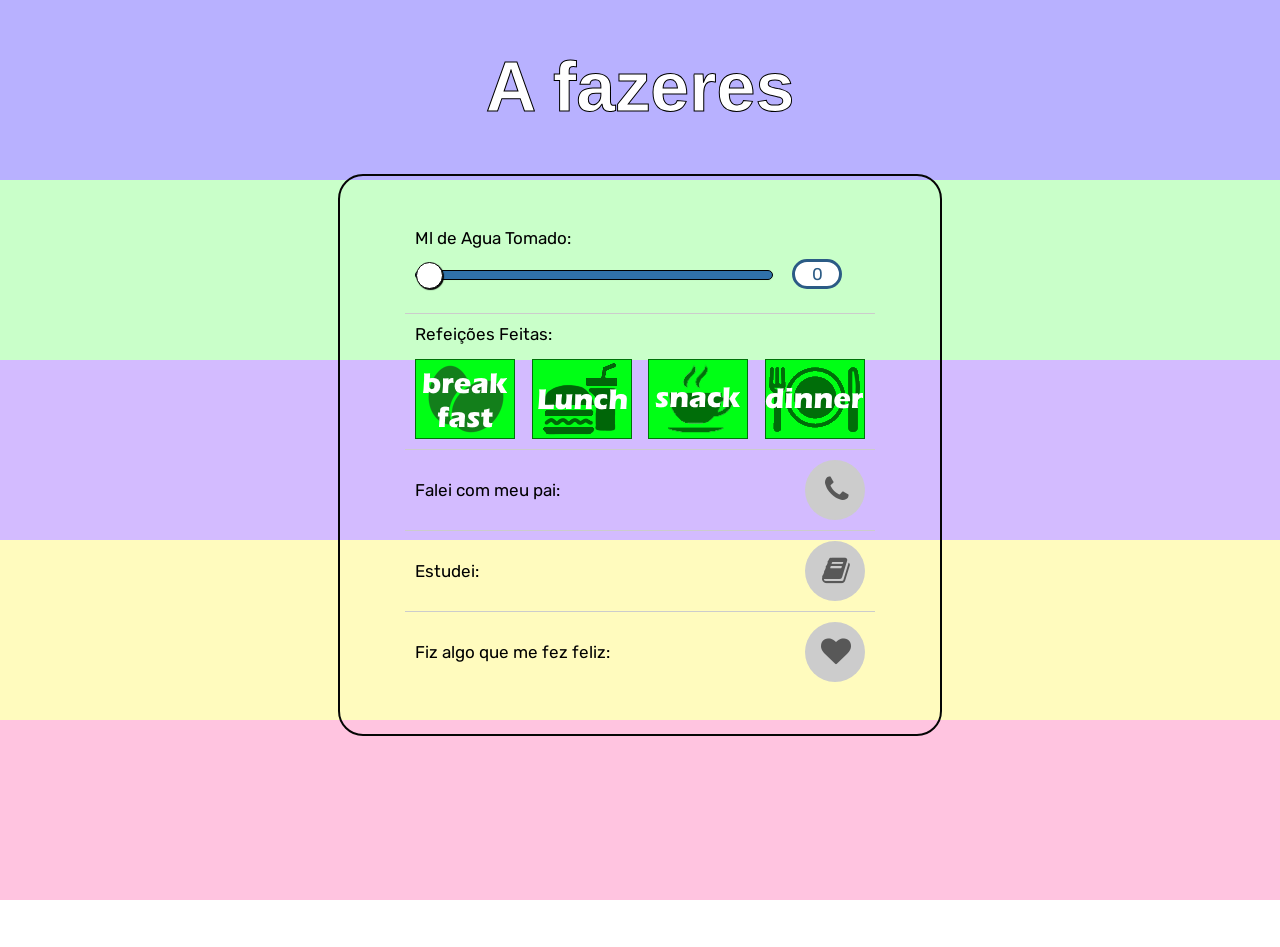
==== index.html @ 290144a0 "water bar" ====
<!DOCTYPE html>
<html lang="en">
<head>
    <meta charset="UTF-8">
    <meta name="viewport" content="width=device-width, initial-scale=1.0">
    <title>To-Do List</title>
    <link rel="preconnect" href="https://fonts.googleapis.com">
    <link rel="preconnect" href="https://fonts.gstatic.com" crossorigin>
    <link rel="preconnect" href="https://fonts.googleapis.com">
    <link rel="preconnect" href="https://fonts.gstatic.com" crossorigin>
    <link href="https://fonts.googleapis.com/css2?family=Rubik&display=swap" rel="stylesheet">
    <link rel="stylesheet" href="styles.css">
    <link rel="stylesheet" href="inputstyles.css">
    <link rel="stylesheet" href="font-awesome-4.7.0/css/font-awesome.css">
    <script src="https://ajax.googleapis.com/ajax/libs/jquery/3.6.4/jquery.min.js"></script>
    <script src="app.js"></script>
</head>
<body>
    <div class="rectangle" id="rectangle1">
        <img src="images\breakfast.png" class="icon" id="bfs">
        <img src="images\lunch.png" class="icon" id="lnch">
        <img src="images\snack.png" class="icon" id="tde">
        <img src="images\dinner.png" class="icon" id="dner">
    </div>
    <div class="rectangle" id="rectangle2"></div>
    <div class="rectangle" id="rectangle3"></div>
    <div class="rectangle" id="rectangle4"></div>
    <div class="rectangle" id="rectangle5"><div class="rectangle" id="waterfilling"></div></div>
    <header><h1>A fazeres</h1></header>
    <div class="to_dos">
        <div class="container">
        <ul id="taskList">
        <li>
            <div class="water">
            <label for= "rangeInput" class="label">Ml de Agua Tomado:</label>
            <input type="range" name="" id="rangeInput" min="0" max="2000" value="0">
            <span id="rangeValue" class="waterNum">50</span> 
            </div>
        </li>
        <li> <div>Refeições Feitas:
            <div id="refeicoes">
                <button class="manha" id="eatbtn"></button>
                <button class="almoco" id="eatbtn"></button>
                <button class="tarde" id="eatbtn"></button>
                <button class="janta" id="eatbtn"></button>
            </div>
        </div>   
        </li>
        <li>Falei com meu pai: <button id="phone"><i class="fa fa-phone"></i></button>

        </li>
        <li>Estudei: <button id="book"><i class="fa fa-book" style="-webkit-transform: translateX(-10%);"></i></button></li>
        <li>Fiz algo que me fez feliz:<button id="heart"><i class="fa fa-heart" style="-webkit-transform: translateX(-15%);"></i></button></li>
        </ul>
    </div>
</div>
</body>

<script> //script para mostrar o value do range ao lado
    const rangeInput = document.getElementById("rangeInput");
    const rangeValue = document.getElementById("rangeValue");

    rangeValue.textContent = rangeInput.value;

    rangeInput.addEventListener("input", function() {
        rangeValue.textContent = rangeInput.value;
        var size = rangeValue.textContent/20
        document.getElementById("waterfilling").style.width = size.toString() + "%";
    });
</script>

<script>
    const manhabtn = document.getElementsByClassName("manha");
    const almocobtn = document.getElementsByClassName("almoco");
    const tardebtn = document.getElementsByClassName("tarde");
    const jantabtn = document.getElementsByClassName("janta");
    manhabtn.addEventListener("click", function() {
        document.getElementsById("bfs").style.opacity = "1";
    });
    almocobtn.addEventListener("click", function() {
        document.getElementById("rectangle2").style.backgroundColor = "#5b02ff"
    });

    tardebtn.addEventListener("click", function() {
        document.getElementById("rectangle2").style.backgroundColor = "#5b02ff"
    });

    jantabtn.addEventListener("click", function() {
        document.getElementById("rectangle2").style.backgroundColor = "#5b02ff"
    });


</script>

<script> //script para trocar o background nos 3 botoes
    const phonebtn = document.getElementById("phone");
    console.log(phonebtn)
    const bookbtn = document.getElementById("book");
    const heartbtn = document.getElementById("heart");

    phonebtn.addEventListener("click", function() {
        document.getElementById("rectangle2").style.backgroundColor = "#5b02ff"
    });

    bookbtn.addEventListener("click", function() {
        document.getElementById("rectangle3").style.backgroundColor = "#ffee02"
    });

    heartbtn.addEventListener("click", function() {
        document.getElementById("rectangle4").style.backgroundColor = "#ff0278"
    });
</script>


</html>
---- styles.css ----
body {
    margin: 0;
    padding: 0;
    min-height: 100vh; 
    flex-direction: column;
}

.rectangle {
    width: 100%;
    height: 20vh;
    position: fixed;
    z-index: -1;
    top: 0;
}

.icon{
    float:left;
    margin: 0px;
    padding: 0px;
    width: 25%;
    height: 20vh;
    transition: 0.75s;
}
#bfs{
    opacity: 0;
}
#lnch{
    opacity: 0;
}
#tde{
    opacity: 0;
}   
#dner{
    opacity: 0;
}




#rectangle1 {
    background-color: rgba(0, 255, 0, 0.212);
    top: 20%;
}

#rectangle2 {
    background-color: #5b02ff44;
    transition: 0.75s;
    top: 40%;
}

#rectangle3 {
    background-color: #ffee0241;
    transition: 0.75s;
    top: 60%;
}

#rectangle4 {
    background-color: #ff02783b;
    transition: 0.75s;
    top: 80%;
}

#rectangle5 {
    background-color: rgba(27, 6, 255, 0.308);
}

#waterfilling {
    background-color: rgb(21, 0, 255);
    width: 0%;
}
h1 {
    z-index: 2;
    font-family: sans-serif; 
    color: white;
    -webkit-text-stroke: rgb(0, 0, 0) 1px;
    font-size: 70px;
    text-align: center;
}

.container {
    font-family: 'Rubik', sans-serif;
    font-size: 17px;
    background-image: url("https://img.freepik.com/free-photo/design-space-paper-textured-background_53876-42312.jpg?w=2000");
    width: 550px; /* Adjust the width of the phone shape */
    height: auto;
    border-style: solid;
    border-color: #050505;
    border-width: 2px;
    border-radius: 25px; /* Make it rounded */
    margin: auto;
    padding: 25px;
    display: flex;
    flex-direction: column;
    align-items: center;
    justify-content: flex-end;
    z-index: 2;
}

input[type="text"] {
    width: 90%;
    padding: 10px;
    margin-bottom: 10px;
}

button {
    background-color: #007BFF;
    color: #ffffff;
    border: none;
    padding: 10px 20px;
    cursor: pointer;
}

ul {
    list-style: none;
    padding: 0;
}

li {
    display: flex;
    float: none;
    width: 450px;
    justify-content: space-between;
    align-items: center;
    padding: 10px;
    border-bottom: 1px solid #ccc;
}

li:last-child {
    border-bottom: none;
}

.water{
    white-space:nowrap;
}

.label{
    text-align: center;
    white-space: normal;
}

.waterNum{
    display: inline-block;
    width: 40px;
    height: 20px;
    transform: translateY(-13px);
    background-color: #ffffff; /* Background color of the square */
    border-style: solid;
    border-radius: 30px; /* Adjust the border-radius to control the roundness */
    text-align: center;
    margin-left: 15px;
    padding: 2px;
    color: #2b5b85; /* Text color */
}
---- inputstyles.css ----
input[type=range] {
    height: 35px;
    -webkit-appearance: none;
    background: transparent;
    margin: 10px 0;
    width: 100%;
  }
  input[type=range]:focus {
    outline: none;
  }
  input[type=range]::-webkit-slider-runnable-track {
    width: 100%;
    height: 10px;
    cursor: pointer;
    box-shadow: 1px 1px 1px #00000004;
    background: #3071a9;
    border-radius: 5px;
    border: 1px solid #000000;
  }
  input[type=range]::-webkit-slider-thumb {
    box-shadow: 1px 1px 1px #000000;
    border: 1px solid #000000;
    height: 27px;
    width: 27px;
    border-radius: 26px;
    background: #ffffff;
    cursor: pointer;
    -webkit-appearance: none;
    margin-top: -9.5px;
  }
  input[type=range]:focus::-webkit-slider-runnable-track {
    background: #3071A9;
  }
  input[type=range]::-moz-range-track {
    width: 100%;
    height: 10px;
    cursor: pointer;
    box-shadow: 1px 1px 1px #000000;
    background: #3071A9;
    border-radius: 5px;
    border: 1px solid #000000;
  }
  input[type=range]::-moz-range-thumb {
    box-shadow: 1px 1px 1px #000000;
    border: 1px solid #000000;
    height: 27px;
    width: 27px;
    border-radius: 26px;
    background: #ffffff;
    cursor: pointer;
  }
  input[type=range]::-ms-track {
    width: 100%;
    height: 10px;
    cursor: pointer;
    background: transparent;
    border-color: transparent;
    color: transparent;
  }
  input[type=range]::-ms-fill-lower {
    background: #3071A9;
    border: 1px solid #000000;
    border-radius: 10px;
    box-shadow: 1px 1px 1px #000000;
  }
  input[type=range]::-ms-fill-upper {
    background: #3071A9;
    border: 1px solid #000000;
    border-radius: 10px;
    box-shadow: 1px 1px 1px #000000;
  }
  input[type=range]::-ms-thumb {
    margin-top: 1px;
    box-shadow: 1px 1px 1px #000000;
    border: 1px solid #000000;
    height: 27px;
    width: 27px;
    border-radius: 26px;
    background: #ffffff;
    cursor: pointer;
  }
  input[type=range]:focus::-ms-fill-lower {
    background: #3071A9;
  }
  input[type=range]:focus::-ms-fill-upper {
    background: #3071A9;
  }

#refeicoes{
  margin-top: 15px;
  display: flex;
  justify-content: space-between;
  width: 450px;
}

#eatbtn{
  transition: 0.3s;
  height: 80px;
  width: 100px;
}

.manha{
  background-image: url("images/breakfastbtn.png");
}
.almoco{
  background-image: url("images/lunchbtn.png");
}
.tarde{
  background-image: url("images/snackbtn.png");
}
.janta{
  background-image: url("images/dinnerbtn.png");
}

#eatbtn:hover {
  transition: 0.5s;
  transform: scale(1.1);
  box-shadow: 0 0 10px rgba(21, 255, 0, 0.808);
}

#eatbtn:active {
  transform: scale(1.05);
  box-shadow: 3px 2px 22px 1px rgba(0, 0, 0, 0.24);
}


#phone {
  position: relative;
  width: 60px;
  height: 60px;
  text-align: center;
  line-height: 40px;
  background: #cccccc;
  border-radius: 50%;
  font-size: 30px;
  color: #585858;
  transition: .5s;
}

#phone:before {
  content: '';
  position: absolute;
  top:0;
  left:0;
  width:100%;
  height:100%;
  border-radius:50%;
  background: #5a02ff;
  transition: .5s;
  transform: scale(.9);
  z-index: -1;
}

#phone:hover:before {
  transform: scale(1.2);
  box-shadow: 0 0 15px #5a02ff;
  filter: blur(3px);
}

#phone:hover {
  color: #5a02ff;
  box-shadow: 0 0 15px #5a02ff;
  text-shadow: 0 0 15px #5a02ff;
}

#book {
  position: relative;
  width: 60px;
  height: 60px;
  text-align: center;
  line-height: 40px;
  background: #cccccc;
  border-radius: 50%;
  font-size: 30px;
  color: #585858;
  transition: .5s;
}

#book:before {
  content: '';
  position: absolute;
  top:0;
  left:0;
  width:100%;
  height:100%;
  border-radius:50%;
  background: #ffee02;
  transition: .5s;
  transform: scale(.9);
  z-index: -1;
}

#book:hover:before {
  transform: scale(1.2);
  box-shadow: 0 0 15px #ffee02;
  filter: blur(3px);
}

#book:hover {
  color: #ffee02;
  box-shadow: 0 0 15px #ffee02;
  text-shadow: 0 0 15px #ffee02;
}

#heart {
  position: relative;
  width: 60px;
  height: 60px;
  text-align: center;
  line-height: 40px;
  background: #cccccc;
  border-radius: 50%;
  font-size: 30px;
  color: #585858;
  transition: .5s;
}

#heart:before {
  content: '';
  position: absolute;
  top:0;
  left:0;
  width:100%;
  height:100%;
  border-radius:50%;
  background: #ff0278;
  transition: .5s;
  transform: scale(.9);
  z-index: -1;
}

#heart:hover:before {
  transform: scale(1.2);
  box-shadow: 0 0 15px #ff0278;
  filter: blur(3px);
}

#heart:hover {
  color: #ff0278;
  box-shadow: 0 0 15px #ff0278;
  text-shadow: 0 0 15px #ff0278;
}
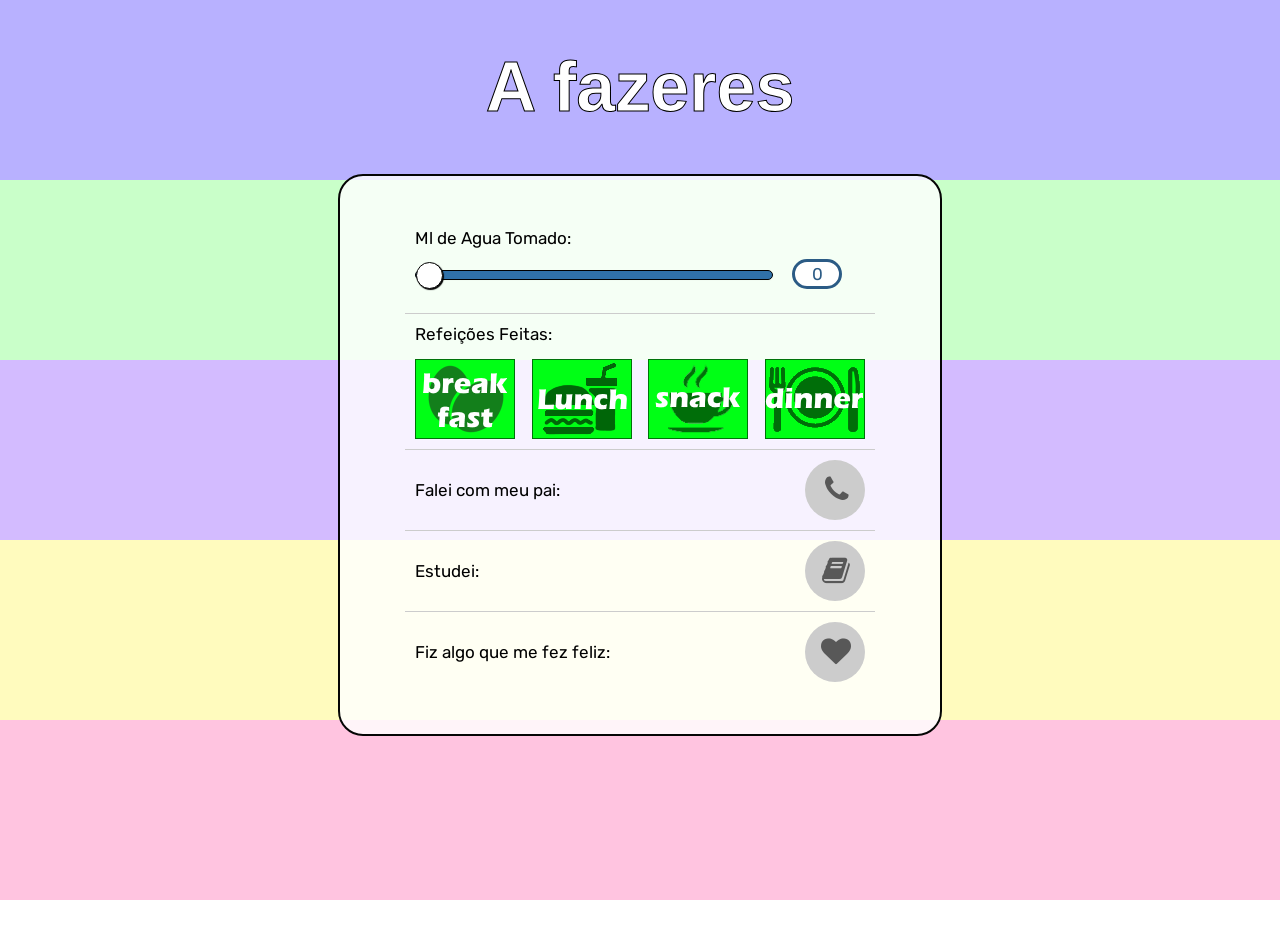
==== commit dbad505e: "finished the project" ====
--- a/index.html
+++ b/index.html
@@ -26,7 +26,7 @@
     <div class="rectangle" id="rectangle3"></div>
     <div class="rectangle" id="rectangle4"></div>
     <div class="rectangle" id="rectangle5"><div class="rectangle" id="waterfilling"></div></div>
-    <header><h1>A fazeres</h1></header>
+    <header><h1 id="titulo">A fazeres</h1></header>
     <div class="to_dos">
         <div class="container">
         <ul id="taskList">
@@ -39,10 +39,10 @@
         </li>
         <li> <div>Refeições Feitas:
             <div id="refeicoes">
-                <button class="manha" id="eatbtn"></button>
-                <button class="almoco" id="eatbtn"></button>
-                <button class="tarde" id="eatbtn"></button>
-                <button class="janta" id="eatbtn"></button>
+                <button class="manha" id="eatbtn" onclick="revealbfs()"></button>
+                <button class="almoco" id="eatbtn" onclick="reveallcnh()"></button>
+                <button class="tarde" id="eatbtn" onclick="revealtde()"></button>
+                <button class="janta" id="eatbtn" onclick="revealdner()"></button>
             </div>
         </div>   
         </li>
@@ -56,9 +56,38 @@
 </div>
 </body>
 
-<script> //script para mostrar o value do range ao lado
+<script> //script para mostrar o value do range ao lado e encher a agua
+let utilizado1 = false,
+utilizado2 = false,
+utilizado3 = false,
+utilizado4 = false,
+utilizado5 = false,
+utilizado6 = false,
+utilizado7 = false,
+utilizado8 = false;
+
+var parabens = new Audio('audios/parabens.mp3');
+parabens.volume = 0.4;
+
+function check(){
+    if(utilizado1 === true &&
+        utilizado2 === true &&
+        utilizado3 === true &&
+        utilizado4 === true &&
+        utilizado5 === true &&
+        utilizado6 === true &&
+        utilizado7 === true &&
+        utilizado8 === true){
+            document.getElementById("titulo").textContent = "Parabens!";
+            parabens.play()
+            console.log("congratulations");
+        }
+}
+
+
     const rangeInput = document.getElementById("rangeInput");
     const rangeValue = document.getElementById("rangeValue");
+    var dingding = new Audio('audios/dingding.mp3');
 
     rangeValue.textContent = rangeInput.value;
 
@@ -66,49 +95,82 @@
         rangeValue.textContent = rangeInput.value;
         var size = rangeValue.textContent/20
         document.getElementById("waterfilling").style.width = size.toString() + "%";
+        if(size===100){
+            if(utilizado1 == false){
+                dingding.play();
+                utilizado1 = true;
+                check();
+            }
+        }
     });
-</script>
+ // script para mostrar refeicoes
 
-<script>
-    const manhabtn = document.getElementsByClassName("manha");
-    const almocobtn = document.getElementsByClassName("almoco");
-    const tardebtn = document.getElementsByClassName("tarde");
-    const jantabtn = document.getElementsByClassName("janta");
-    manhabtn.addEventListener("click", function() {
-        document.getElementsById("bfs").style.opacity = "1";
-    });
-    almocobtn.addEventListener("click", function() {
-        document.getElementById("rectangle2").style.backgroundColor = "#5b02ff"
-    });
+function revealbfs() {
+        document.getElementById("bfs").style.opacity = "1";
+        if(utilizado2 == false){
+                utilizado2 = true;
+                check();
+            }
+    };
+function reveallcnh() {
+        document.getElementById("lnch").style.opacity = "1";
+        if(utilizado3 == false){
+                utilizado3 = true;
+                check();
+            }
+    };
+function revealtde() {
+        document.getElementById("tde").style.opacity = "1";
+        if(utilizado4 == false){
+                utilizado4 = true;
+                check();
+            }
+    };
+function revealdner() {
+        document.getElementById("dner").style.opacity = "1";
+        if(utilizado5 == false){
+                utilizado5 = true;
+                check();
+            }
+    };
 
-    tardebtn.addEventListener("click", function() {
-        document.getElementById("rectangle2").style.backgroundColor = "#5b02ff"
-    });
+ //script para trocar o background nos 3 botoes
 
-    jantabtn.addEventListener("click", function() {
-        document.getElementById("rectangle2").style.backgroundColor = "#5b02ff"
-    });
-
-
-</script>
-
-<script> //script para trocar o background nos 3 botoes
     const phonebtn = document.getElementById("phone");
-    console.log(phonebtn)
     const bookbtn = document.getElementById("book");
     const heartbtn = document.getElementById("heart");
+    var ding1 = new Audio('audios/ding.mp3');
+    var ding2 = new Audio('audios/ding.mp3');
+    var ding3 = new Audio('audios/ding.mp3');
+   
 
     phonebtn.addEventListener("click", function() {
-        document.getElementById("rectangle2").style.backgroundColor = "#5b02ff"
+        document.getElementById("rectangle2").style.backgroundColor = "#5b02ff";
+        if(utilizado6 == false){
+                ding1.play();
+                utilizado6 = true;
+                check();
+            }
     });
 
     bookbtn.addEventListener("click", function() {
-        document.getElementById("rectangle3").style.backgroundColor = "#ffee02"
+        document.getElementById("rectangle3").style.backgroundColor = "#ffee02";
+        if(utilizado7 == false){
+                ding2.play();
+                utilizado7 = true;
+                check();
+            }
     });
 
     heartbtn.addEventListener("click", function() {
-        document.getElementById("rectangle4").style.backgroundColor = "#ff0278"
+        document.getElementById("rectangle4").style.backgroundColor = "#ff0278";
+        if(utilizado8 == false){
+                ding3.play();
+                utilizado8 = true;
+                check();
+            }
     });
+   
 </script>
 
 
--- a/styles.css
+++ b/styles.css
@@ -77,10 +77,12 @@
     text-align: center;
 }
 
+
+
 .container {
     font-family: 'Rubik', sans-serif;
     font-size: 17px;
-    background-image: url("https://img.freepik.com/free-photo/design-space-paper-textured-background_53876-42312.jpg?w=2000");
+    background-color: rgba(255, 255, 255, 0.808);
     width: 550px; /* Adjust the width of the phone shape */
     height: auto;
     border-style: solid;
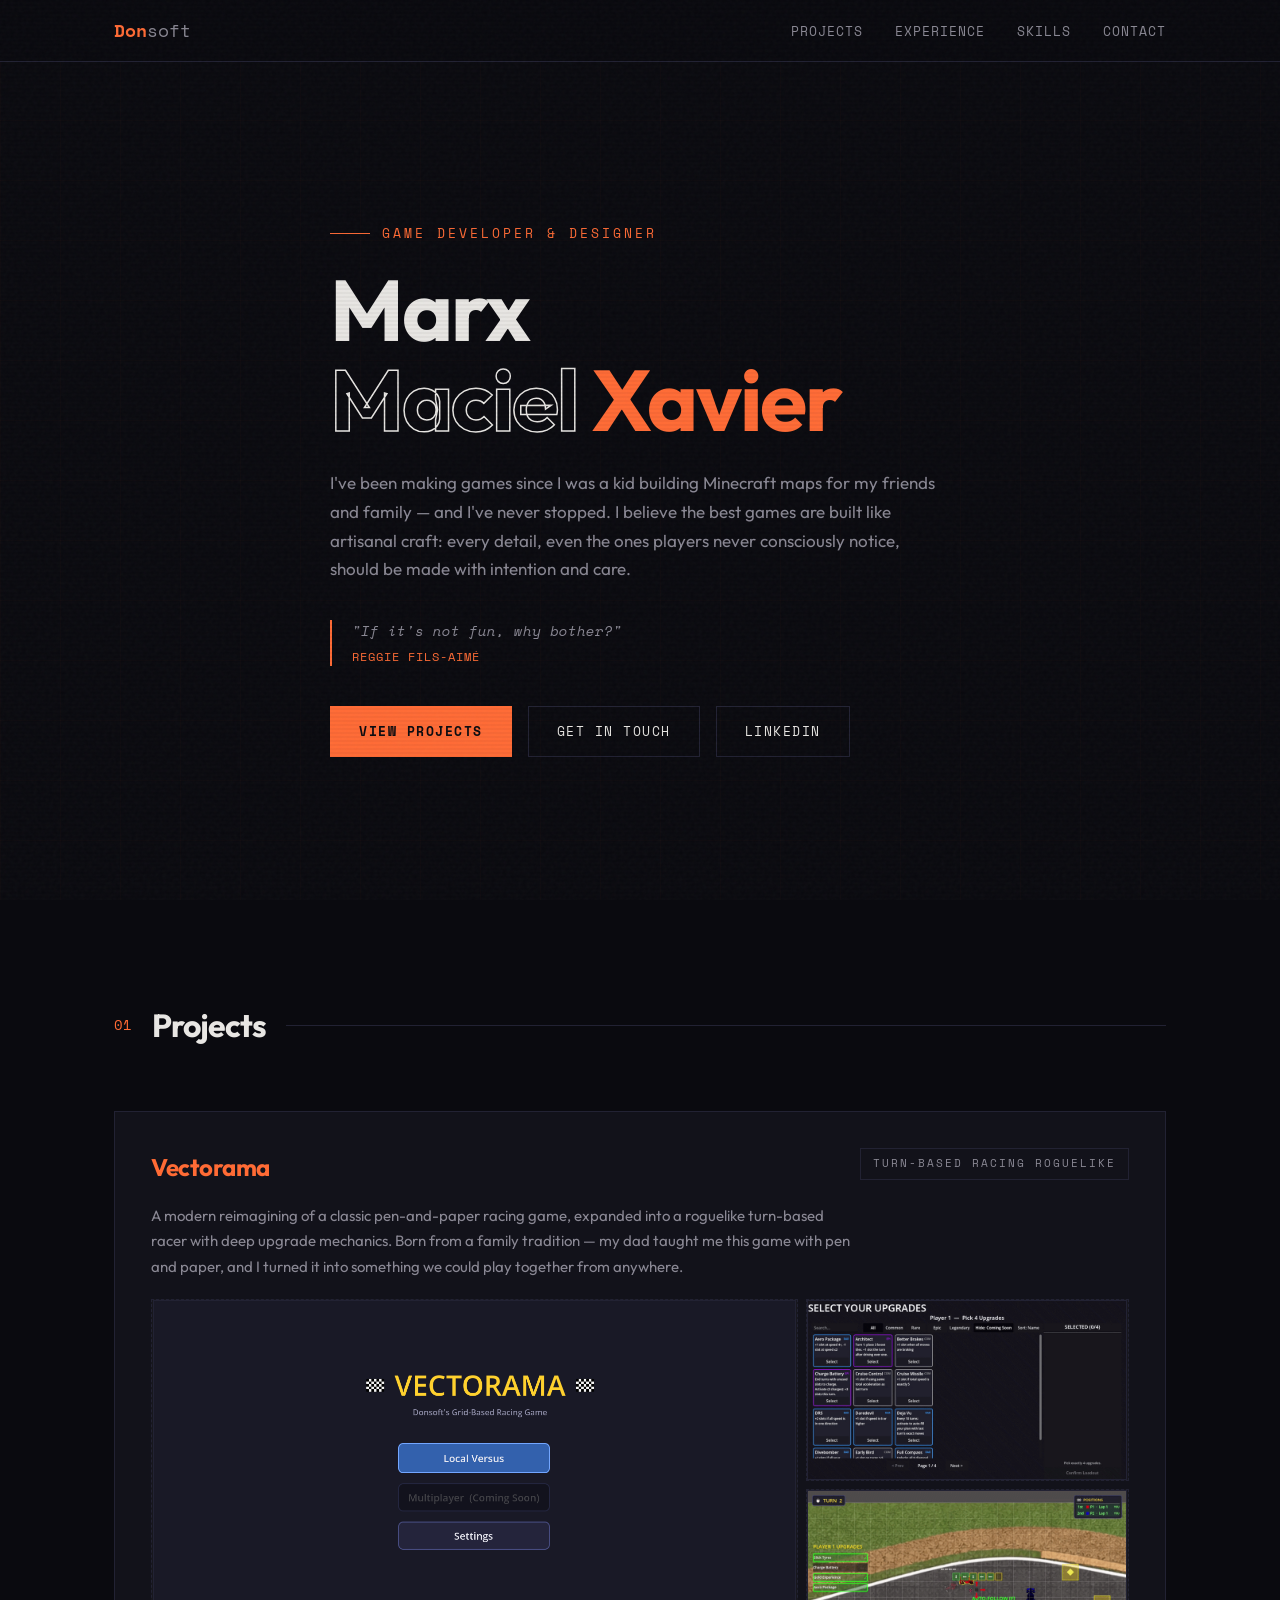
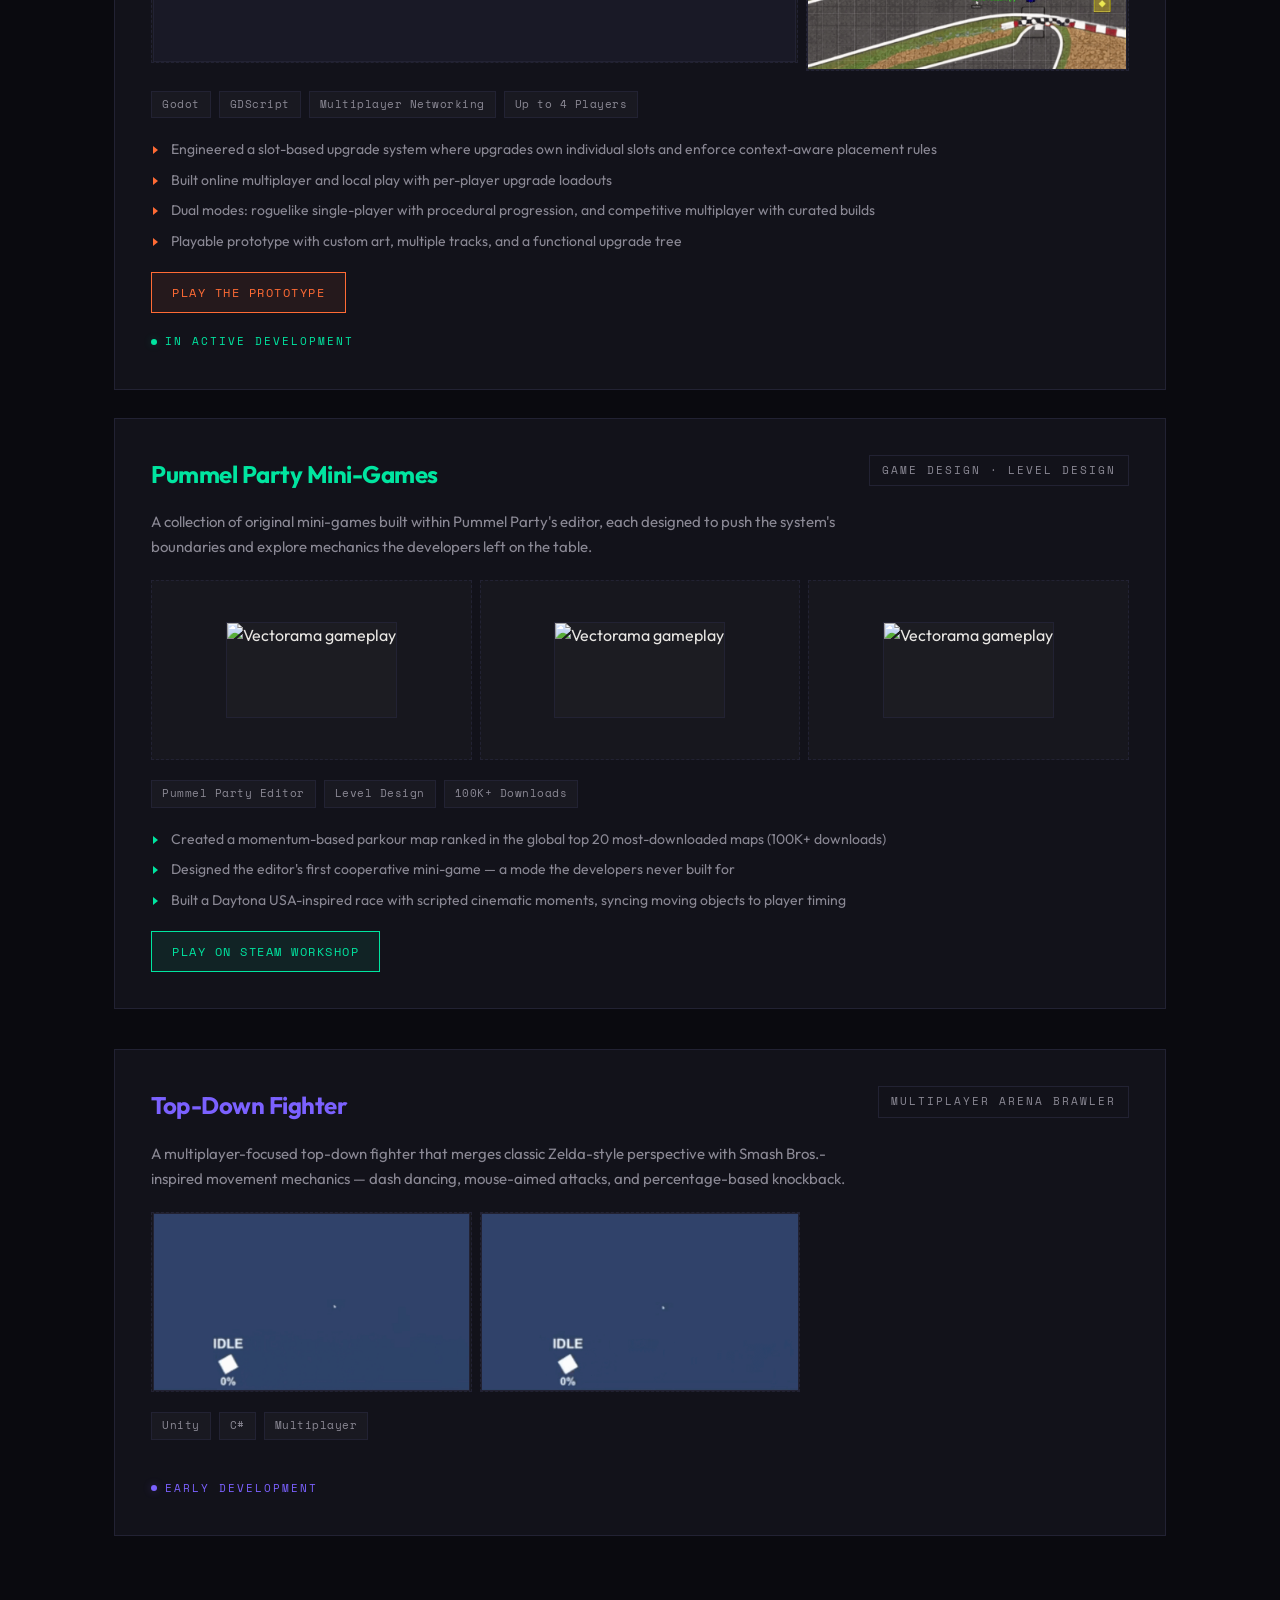
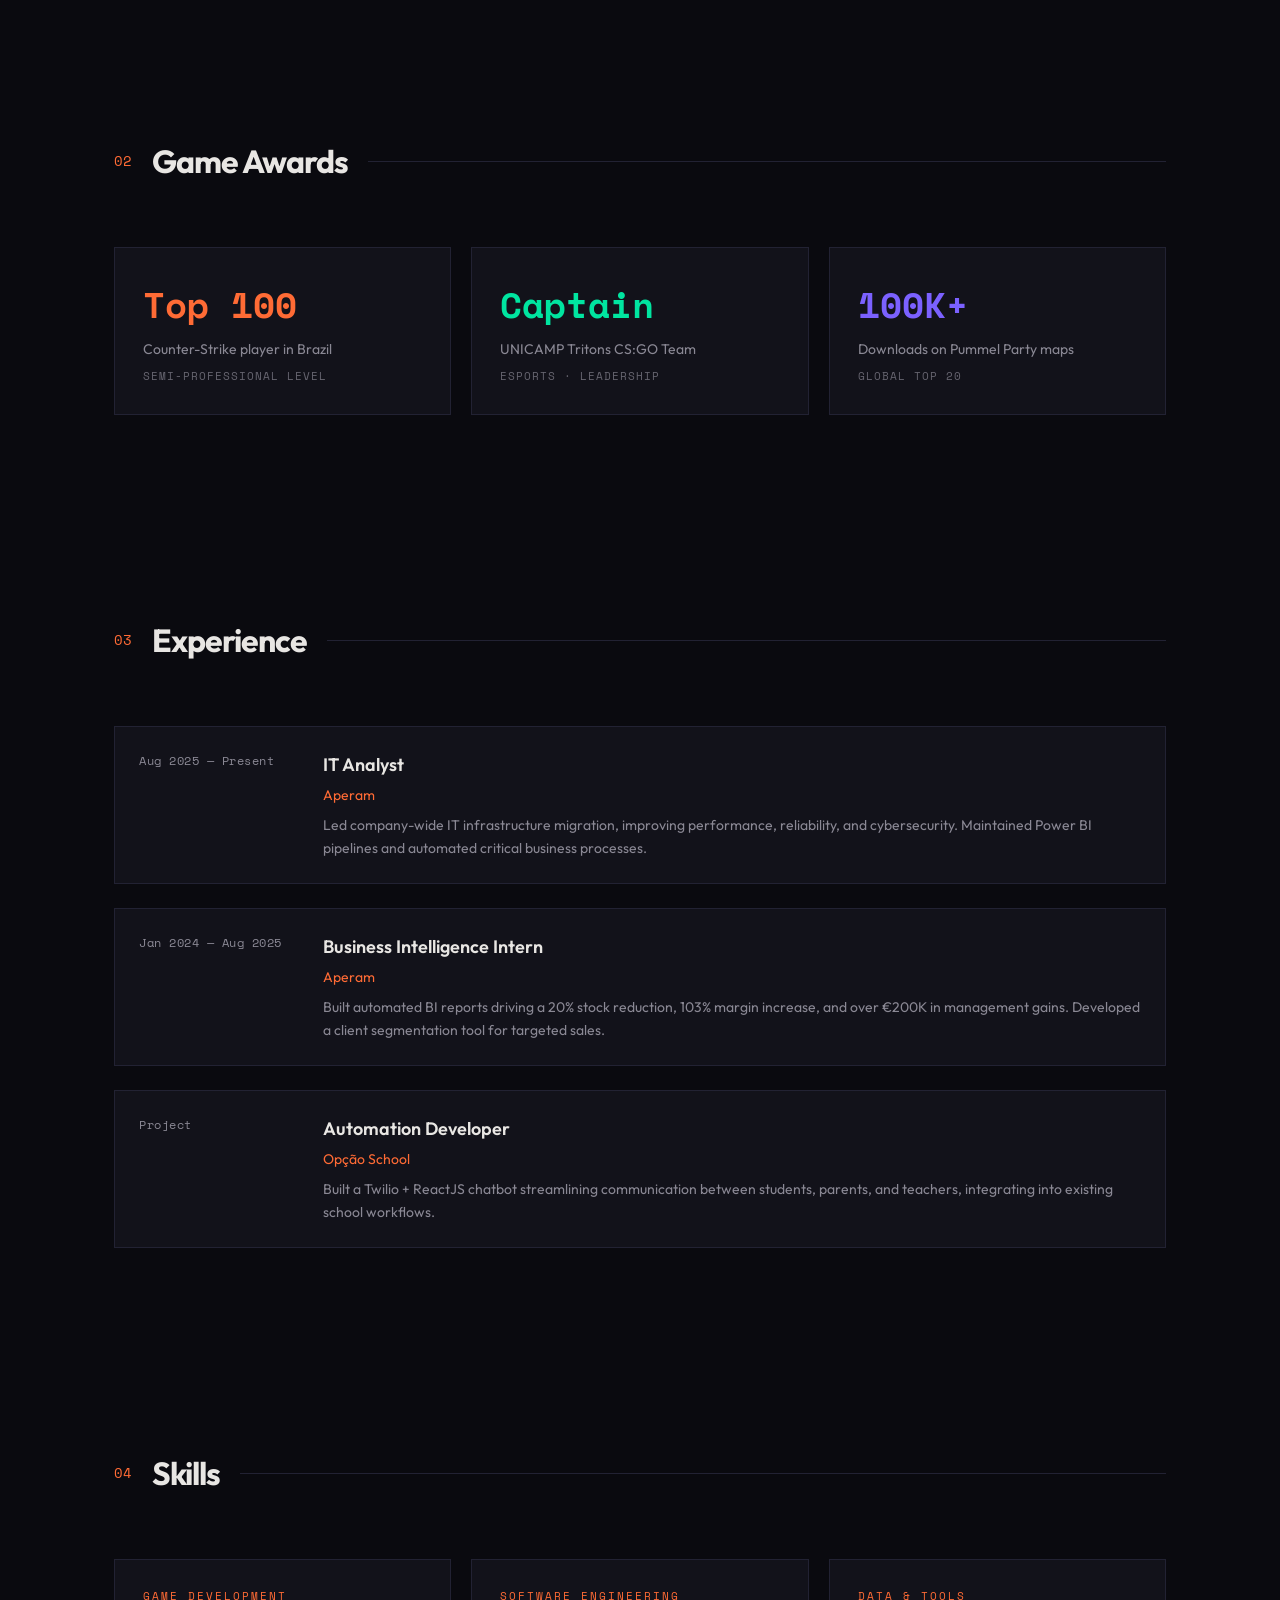
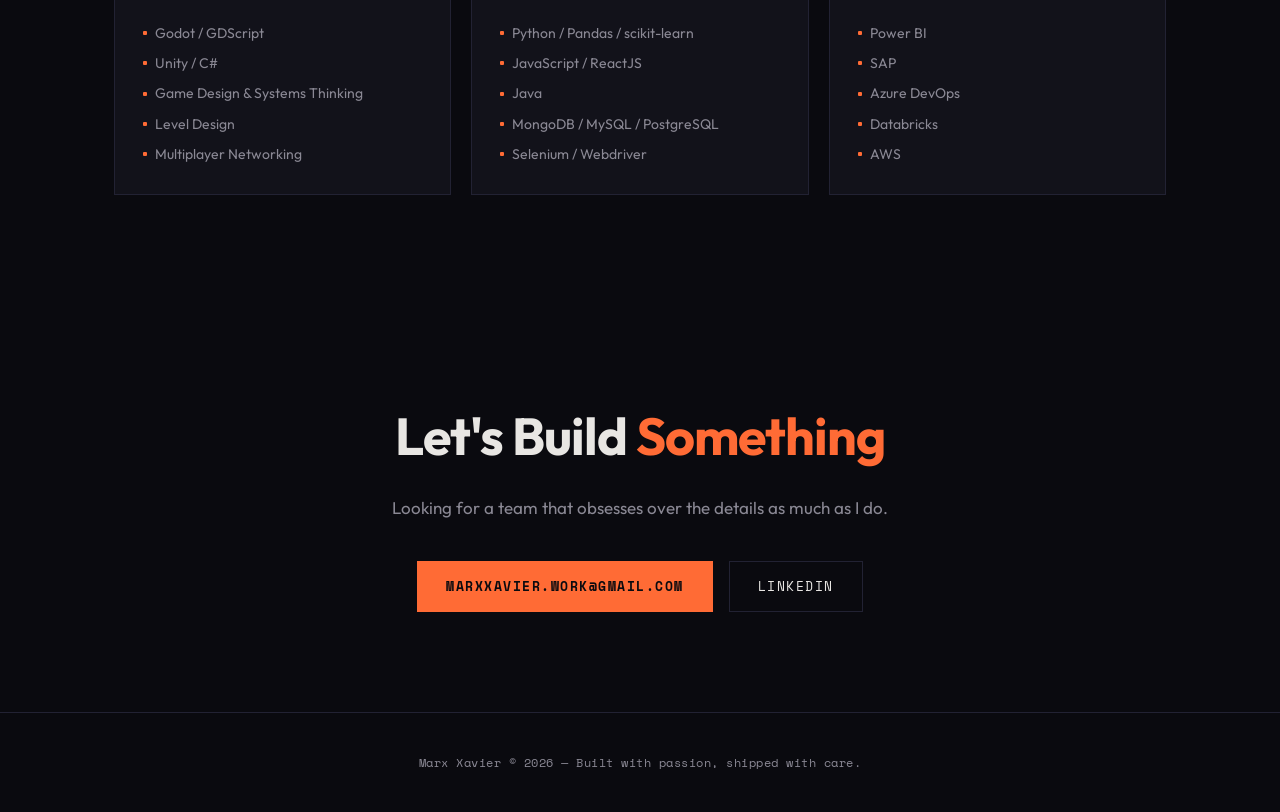
==== commit ea9ef9c1: "Init" ====
--- a/index.html
+++ b/index.html
@@ -1,177 +1,314 @@
-<!DOCTYPE html>
-<html lang="en">
-<head>
-    <meta charset="UTF-8">
-    <meta name="viewport" content="width=device-width, initial-scale=1.0">
-    <title>To-Do List</title>
-    <link rel="preconnect" href="https://fonts.googleapis.com">
-    <link rel="preconnect" href="https://fonts.gstatic.com" crossorigin>
-    <link rel="preconnect" href="https://fonts.googleapis.com">
-    <link rel="preconnect" href="https://fonts.gstatic.com" crossorigin>
-    <link href="https://fonts.googleapis.com/css2?family=Rubik&display=swap" rel="stylesheet">
-    <link rel="stylesheet" href="styles.css">
-    <link rel="stylesheet" href="inputstyles.css">
-    <link rel="stylesheet" href="font-awesome-4.7.0/css/font-awesome.css">
-    <script src="https://ajax.googleapis.com/ajax/libs/jquery/3.6.4/jquery.min.js"></script>
-    <script src="app.js"></script>
-</head>
-<body>
-    <div class="rectangle" id="rectangle1">
-        <img src="images\breakfast.png" class="icon" id="bfs">
-        <img src="images\lunch.png" class="icon" id="lnch">
-        <img src="images\snack.png" class="icon" id="tde">
-        <img src="images\dinner.png" class="icon" id="dner">
-    </div>
-    <div class="rectangle" id="rectangle2"></div>
-    <div class="rectangle" id="rectangle3"></div>
-    <div class="rectangle" id="rectangle4"></div>
-    <div class="rectangle" id="rectangle5"><div class="rectangle" id="waterfilling"></div></div>
-    <header><h1 id="titulo">A fazeres</h1></header>
-    <div class="to_dos">
-        <div class="container">
-        <ul id="taskList">
-        <li>
-            <div class="water">
-            <label for= "rangeInput" class="label">Ml de Agua Tomado:</label>
-            <input type="range" name="" id="rangeInput" min="0" max="2000" value="0">
-            <span id="rangeValue" class="waterNum">50</span> 
-            </div>
-        </li>
-        <li> <div>Refeições Feitas:
-            <div id="refeicoes">
-                <button class="manha" id="eatbtn" onclick="revealbfs()"></button>
-                <button class="almoco" id="eatbtn" onclick="reveallcnh()"></button>
-                <button class="tarde" id="eatbtn" onclick="revealtde()"></button>
-                <button class="janta" id="eatbtn" onclick="revealdner()"></button>
-            </div>
-        </div>   
-        </li>
-        <li>Falei com meu pai: <button id="phone"><i class="fa fa-phone"></i></button>
-
-        </li>
-        <li>Estudei: <button id="book"><i class="fa fa-book" style="-webkit-transform: translateX(-10%);"></i></button></li>
-        <li>Fiz algo que me fez feliz:<button id="heart"><i class="fa fa-heart" style="-webkit-transform: translateX(-15%);"></i></button></li>
-        </ul>
-    </div>
-</div>
-</body>
-
-<script> //script para mostrar o value do range ao lado e encher a agua
-let utilizado1 = false,
-utilizado2 = false,
-utilizado3 = false,
-utilizado4 = false,
-utilizado5 = false,
-utilizado6 = false,
-utilizado7 = false,
-utilizado8 = false;
-
-var parabens = new Audio('audios/parabens.mp3');
-parabens.volume = 0.4;
-
-function check(){
-    if(utilizado1 === true &&
-        utilizado2 === true &&
-        utilizado3 === true &&
-        utilizado4 === true &&
-        utilizado5 === true &&
-        utilizado6 === true &&
-        utilizado7 === true &&
-        utilizado8 === true){
-            document.getElementById("titulo").textContent = "Parabens!";
-            parabens.play()
-            console.log("congratulations");
-        }
-}
-
-
-    const rangeInput = document.getElementById("rangeInput");
-    const rangeValue = document.getElementById("rangeValue");
-    var dingding = new Audio('audios/dingding.mp3');
-
-    rangeValue.textContent = rangeInput.value;
-
-    rangeInput.addEventListener("input", function() {
-        rangeValue.textContent = rangeInput.value;
-        var size = rangeValue.textContent/20
-        document.getElementById("waterfilling").style.width = size.toString() + "%";
-        if(size===100){
-            if(utilizado1 == false){
-                dingding.play();
-                utilizado1 = true;
-                check();
-            }
-        }
-    });
- // script para mostrar refeicoes
-
-function revealbfs() {
-        document.getElementById("bfs").style.opacity = "1";
-        if(utilizado2 == false){
-                utilizado2 = true;
-                check();
-            }
-    };
-function reveallcnh() {
-        document.getElementById("lnch").style.opacity = "1";
-        if(utilizado3 == false){
-                utilizado3 = true;
-                check();
-            }
-    };
-function revealtde() {
-        document.getElementById("tde").style.opacity = "1";
-        if(utilizado4 == false){
-                utilizado4 = true;
-                check();
-            }
-    };
-function revealdner() {
-        document.getElementById("dner").style.opacity = "1";
-        if(utilizado5 == false){
-                utilizado5 = true;
-                check();
-            }
-    };
-
- //script para trocar o background nos 3 botoes
-
-    const phonebtn = document.getElementById("phone");
-    const bookbtn = document.getElementById("book");
-    const heartbtn = document.getElementById("heart");
-    var ding1 = new Audio('audios/ding.mp3');
-    var ding2 = new Audio('audios/ding.mp3');
-    var ding3 = new Audio('audios/ding.mp3');
-   
-
-    phonebtn.addEventListener("click", function() {
-        document.getElementById("rectangle2").style.backgroundColor = "#5b02ff";
-        if(utilizado6 == false){
-                ding1.play();
-                utilizado6 = true;
-                check();
-            }
-    });
-
-    bookbtn.addEventListener("click", function() {
-        document.getElementById("rectangle3").style.backgroundColor = "#ffee02";
-        if(utilizado7 == false){
-                ding2.play();
-                utilizado7 = true;
-                check();
-            }
-    });
-
-    heartbtn.addEventListener("click", function() {
-        document.getElementById("rectangle4").style.backgroundColor = "#ff0278";
-        if(utilizado8 == false){
-                ding3.play();
-                utilizado8 = true;
-                check();
-            }
-    });
-   
-</script>
-
-
-</html>+<!DOCTYPE html>
+<html lang="en">
+<head>
+<meta charset="UTF-8">
+<meta name="viewport" content="width=device-width, initial-scale=1.0">
+<title>Marx Xavier | Game Developer & Designer</title>
+<link href="https://fonts.googleapis.com/css2?family=Space+Mono:ital,wght@0,400;0,700;1,400&family=Outfit:wght@300;400;500;600;700&display=swap" rel="stylesheet">
+<link rel="stylesheet" href="style.css">
+</head>
+<body>
+
+<div class="grid-bg"></div>
+
+<nav>
+  <div class="container">
+    <a href="#" class="nav-logo">Don<span>soft</span></a>
+    <ul class="nav-links">
+      <li><a href="#projects">Projects</a></li>
+      <li><a href="#experience">Experience</a></li>
+      <li><a href="#skills">Skills</a></li>
+      <li><a href="#contact">Contact</a></li>
+    </ul>
+  </div>
+</nav>
+
+<section class="hero">
+  <div class="container">
+    <div class="hero-content">
+      <div class="hero-tag">Game Developer & Designer</div>
+      <h1 class="hero-name">Marx<br><span class="outline">Maciel</span> <span class="accent">Xavier</span></h1>
+      <p class="hero-bio">I've been making games since I was a kid building Minecraft maps for my friends and family &mdash; and I've never stopped. I believe the best games are built like artisanal craft: every detail, even the ones players never consciously notice, should be made with intention and care.</p>
+      <blockquote class="hero-quote">
+        "If it's not fun, why bother?"
+        <cite>Reggie Fils-Aim&eacute;</cite>
+      </blockquote>
+      <div class="hero-ctas">
+        <a href="#projects" class="btn btn-primary">View Projects</a>
+        <a href="mailto:marxxavier.work@gmail.com" class="btn">Get In Touch</a>
+        <a href="https://linkedin.com/in/marx-xavier-/" class="btn" target="_blank">LinkedIn</a>
+      </div>
+    </div>
+  </div>
+</section>
+
+<!-- PROJECTS -->
+<section class="section" id="projects">
+  <div class="container">
+    <div class="section-header reveal">
+      <span class="section-number">01</span>
+      <h2 class="section-title">Projects</h2>
+      <div class="section-line"></div>
+    </div>
+
+    <div class="projects-grid">
+
+      <!-- ==================== VECTORAMA ==================== -->
+      <div class="project-card reveal">
+        <div class="project-top">
+          <h3 class="project-name">Vectorama</h3>
+          <span class="project-type">Turn-Based Racing Roguelike</span>
+        </div>
+        <p class="project-desc">A modern reimagining of a classic pen-and-paper racing game, expanded into a roguelike turn-based racer with deep upgrade mechanics. Born from a family tradition &mdash; my dad taught me this game with pen and paper, and I turned it into something we could play together from anywhere.</p>
+
+        <!--
+          TO ADD IMAGES:
+          1. Create an "images" folder next to this index.html
+          2. Replace the placeholder div with:
+             <div class="project-media-slot has-image">
+               <img src="images/your-image.png" alt="Description">
+             </div>
+        -->
+        <div class="project-media wide">
+          <div class="project-media-slot">
+            <div class="project-media-slot has-image">
+  <img src="Images/Vetorama_title.png" alt="Vectorama gameplay">
+</div>
+
+          </div>
+          <div class="project-media-slot">
+<div class="project-media-slot has-image">
+  <img src="Images/Vetorama_upgrades.gif" alt="Vectorama gameplay">
+</div>
+          </div>
+          <div class="project-media-slot">
+<div class="project-media-slot has-image">
+  <img src="Images/Vetorama_gameplay.gif" alt="Vectorama gameplay">
+</div>
+          </div>
+        </div>
+
+        <div class="project-tags">
+          <span class="tag">Godot</span>
+          <span class="tag">GDScript</span>
+          <span class="tag">Multiplayer Networking</span>
+          <span class="tag">Up to 4 Players</span>
+        </div>
+        <ul class="project-highlights">
+          <li>Engineered a slot-based upgrade system where upgrades own individual slots and enforce context-aware placement rules</li>
+          <li>Built online multiplayer and local play with per-player upgrade loadouts</li>
+          <li>Dual modes: roguelike single-player with procedural progression, and competitive multiplayer with curated builds</li>
+          <li>Playable prototype with custom art, multiple tracks, and a functional upgrade tree</li>
+        </ul>
+        <div class="project-actions">
+          <!-- Replace # with your itch.io or playable build URL -->
+          <a href="https://donmrx.itch.io/vectorama" class="btn-play">Play the Prototype</a>
+        </div>
+        <div class="project-status status-active">
+          <span class="status-dot"></span> In Active Development
+        </div>
+      </div>
+
+      <!-- ==================== PUMMEL PARTY ==================== -->
+      <div class="project-card reveal">
+        <div class="project-top">
+          <h3 class="project-name">Pummel Party Mini-Games</h3>
+          <span class="project-type">Game Design &middot; Level Design</span>
+        </div>
+        <p class="project-desc">A collection of original mini-games built within Pummel Party's editor, each designed to push the system's boundaries and explore mechanics the developers left on the table.</p>
+
+        <div class="project-media">
+          <div class="project-media-slot">
+<div class="project-media-slot has-image">
+  <img src="Images/Speed.gif" alt="Vectorama gameplay">
+</div>
+          </div>
+          <div class="project-media-slot">
+<div class="project-media-slot has-image">
+  <img src="Images/Coop.gif" alt="Vectorama gameplay">
+</div>
+          </div>
+          <div class="project-media-slot">
+<div class="project-media-slot has-image">
+  <img src="Images/Daytona.gif" alt="Vectorama gameplay">
+</div>
+            </div>
+          </div>
+
+
+        <div class="project-tags">
+          <span class="tag">Pummel Party Editor</span>
+          <span class="tag">Level Design</span>
+          <span class="tag">100K+ Downloads</span>
+        </div>
+        <ul class="project-highlights">
+          <li>Created a momentum-based parkour map ranked in the global top 20 most-downloaded maps (100K+ downloads)</li>
+          <li>Designed the editor's first cooperative mini-game &mdash; a mode the developers never built for</li>
+          <li>Built a Daytona USA-inspired race with scripted cinematic moments, syncing moving objects to player timing</li>
+        </ul>
+        <div class="project-actions">
+          <!-- Replace # with your Steam Workshop link -->
+          <a href="https://steamcommunity.com/id/donmrx/myworkshopfiles/" class="btn-play green">Play on Steam Workshop</a>
+        </div>
+      </div>
+        </div>
+        
+      <!-- ==================== TOP-DOWN FIGHTER ==================== -->
+      <div class="project-card reveal">
+        <div class="project-top">
+          <h3 class="project-name">Top-Down Fighter</h3>
+          <span class="project-type">Multiplayer Arena Brawler</span>
+        </div>
+        <p class="project-desc">A multiplayer-focused top-down fighter that merges classic Zelda-style perspective with Smash Bros.-inspired movement mechanics &mdash; dash dancing, mouse-aimed attacks, and percentage-based knockback.</p>
+
+        <div class="project-media">
+          <div class="project-media-slot">
+<div class="project-media-slot has-image">
+  <img src="Images/movement.gif" alt="Vectorama gameplay">
+</div>
+          </div>
+          <div class="project-media-slot">
+<div class="project-media-slot has-image">
+  <img src="Images/combat.gif" alt="Vectorama gameplay">
+</div>
+          </div>
+        </div>
+
+        <div class="project-tags">
+          <span class="tag">Unity</span>
+          <span class="tag">C#</span>
+          <span class="tag">Multiplayer</span>
+        </div>
+        <div class="project-status status-early">
+          <span class="status-dot"></span> Early Development
+        </div>
+      </div>
+
+    </div>
+  </div>
+</section>
+
+<!-- COMPETITIVE -->
+<section class="section" id="competitive">
+  <div class="container">
+    <div class="section-header reveal">
+      <span class="section-number">02</span>
+      <h2 class="section-title">Game Awards</h2>
+      <div class="section-line"></div>
+    </div>
+    <div class="competitive-grid">
+      <div class="comp-card reveal">
+        <div class="comp-stat">Top 100</div>
+        <div class="comp-label">Counter-Strike player in Brazil</div>
+        <div class="comp-detail">Semi-Professional Level</div>
+      </div>
+      <div class="comp-card reveal">
+        <div class="comp-stat">Captain</div>
+        <div class="comp-label">UNICAMP Tritons CS:GO Team</div>
+        <div class="comp-detail">Esports &middot; Leadership</div>
+      </div>
+      <div class="comp-card reveal">
+        <div class="comp-stat">100K+</div>
+        <div class="comp-label">Downloads on Pummel Party maps</div>
+        <div class="comp-detail">Global Top 20</div>
+      </div>
+    </div>
+  </div>
+</section>
+
+<!-- EXPERIENCE -->
+<section class="section" id="experience">
+  <div class="container">
+    <div class="section-header reveal">
+      <span class="section-number">03</span>
+      <h2 class="section-title">Experience</h2>
+      <div class="section-line"></div>
+    </div>
+    <div class="experience-list">
+      <div class="exp-item reveal">
+        <div class="exp-date">Aug 2025 &mdash; Present</div>
+        <div>
+          <div class="exp-title">IT Analyst</div>
+          <div class="exp-company">Aperam</div>
+          <div class="exp-desc">Led company-wide IT infrastructure migration, improving performance, reliability, and cybersecurity. Maintained Power BI pipelines and automated critical business processes.</div>
+        </div>
+      </div>
+      <div class="exp-item reveal">
+        <div class="exp-date">Jan 2024 &mdash; Aug 2025</div>
+        <div>
+          <div class="exp-title">Business Intelligence Intern</div>
+          <div class="exp-company">Aperam</div>
+          <div class="exp-desc">Built automated BI reports driving a 20% stock reduction, 103% margin increase, and over &euro;200K in management gains. Developed a client segmentation tool for targeted sales.</div>
+        </div>
+      </div>
+      <div class="exp-item reveal">
+        <div class="exp-date">Project</div>
+        <div>
+          <div class="exp-title">Automation Developer</div>
+          <div class="exp-company">Op&ccedil;&atilde;o School</div>
+          <div class="exp-desc">Built a Twilio + ReactJS chatbot streamlining communication between students, parents, and teachers, integrating into existing school workflows.</div>
+        </div>
+      </div>
+    </div>
+  </div>
+</section>
+
+<!-- SKILLS -->
+<section class="section" id="skills">
+  <div class="container">
+    <div class="section-header reveal">
+      <span class="section-number">04</span>
+      <h2 class="section-title">Skills</h2>
+      <div class="section-line"></div>
+    </div>
+    <div class="skills-grid">
+      <div class="skill-group reveal">
+        <div class="skill-group-title">Game Development</div>
+        <ul class="skill-list"><li>Godot / GDScript</li><li>Unity / C#</li><li>Game Design & Systems Thinking</li><li>Level Design</li><li>Multiplayer Networking</li></ul>
+      </div>
+      <div class="skill-group reveal">
+        <div class="skill-group-title">Software Engineering</div>
+        <ul class="skill-list"><li>Python / Pandas / scikit-learn</li><li>JavaScript / ReactJS</li><li>Java</li><li>MongoDB / MySQL / PostgreSQL</li><li>Selenium / Webdriver</li></ul>
+      </div>
+      <div class="skill-group reveal">
+        <div class="skill-group-title">Data & Tools</div>
+        <ul class="skill-list"><li>Power BI</li><li>SAP</li><li>Azure DevOps</li><li>Databricks</li><li>AWS</li></ul>
+      </div>
+    </div>
+  </div>
+</section>
+
+<!-- CONTACT -->
+<section class="contact-section" id="contact">
+  <div class="container">
+    <div class="reveal">
+      <h2 class="contact-title">Let's Build <span style="color: var(--accent);">Something</span></h2>
+      <p class="contact-sub">Looking for a team that obsesses over the details as much as I do.</p>
+      <div class="contact-links">
+        <a href="mailto:marxxavier.work@gmail.com" class="btn btn-primary">marxxavier.work@gmail.com</a>
+        <a href="https://linkedin.com/in/marx-xavier-/" class="btn" target="_blank">LinkedIn</a>
+      </div>
+    </div>
+  </div>
+</section>
+
+<footer>
+  <div class="container">
+    <p class="footer-text">Marx Xavier &copy; 2026 &mdash; Built with passion, shipped with care.</p>
+  </div>
+</footer>
+
+<script>
+  const observer = new IntersectionObserver((entries) => {
+    entries.forEach((entry, i) => {
+      if (entry.isIntersecting) {
+        setTimeout(() => { entry.target.classList.add('visible'); }, i * 80);
+        observer.unobserve(entry.target);
+      }
+    });
+  }, { threshold: 0.1 });
+  document.querySelectorAll('.reveal').forEach(el => observer.observe(el));
+</script>
+
+</body>
+</html>
--- a/style.css
+++ b/style.css
@@ -0,0 +1,200 @@
+:root {
+  --bg: #0a0a0f;
+  --bg-card: #12121a;
+  --bg-card-hover: #1a1a26;
+  --text: #e8e6e3;
+  --text-dim: #8a8894;
+  --accent: #ff6b35;
+  --accent-glow: rgba(255, 107, 53, 0.3);
+  --accent2: #00e5a0;
+  --accent2-glow: rgba(0, 229, 160, 0.2);
+  --accent3: #7b61ff;
+  --border: #222233;
+  --border-hover: #333344;
+}
+
+.project-media-slot video {
+  width: 100%;
+  height: 100%;
+  object-fit: cover;
+  display: block;
+}
+
+* { margin: 0; padding: 0; box-sizing: border-box; }
+html { scroll-behavior: smooth; }
+
+body {
+  font-family: 'Outfit', sans-serif;
+  background: var(--bg);
+  color: var(--text);
+  overflow-x: hidden;
+  line-height: 1.6;
+}
+
+body::before {
+  content: '';
+  position: fixed; top: 0; left: 0; width: 100%; height: 100%;
+  background-image: url("data:image/svg+xml,%3Csvg viewBox='0 0 256 256' xmlns='http://www.w3.org/2000/svg'%3E%3Cfilter id='n'%3E%3CfeTurbulence type='fractalNoise' baseFrequency='0.9' numOctaves='4' stitchTiles='stitch'/%3E%3C/filter%3E%3Crect width='100%25' height='100%25' filter='url(%23n)' opacity='0.03'/%3E%3C/svg%3E");
+  pointer-events: none; z-index: 9999;
+}
+
+body::after {
+  content: '';
+  position: fixed; top: 0; left: 0; width: 100%; height: 100%;
+  background: repeating-linear-gradient(0deg, transparent, transparent 2px, rgba(0,0,0,0.03) 2px, rgba(0,0,0,0.03) 4px);
+  pointer-events: none; z-index: 9998;
+}
+
+.grid-bg {
+  position: fixed; top: 0; left: 0; width: 100%; height: 100%;
+  background-image:
+    linear-gradient(rgba(255,107,53,0.02) 1px, transparent 1px),
+    linear-gradient(90deg, rgba(255,107,53,0.02) 1px, transparent 1px);
+  background-size: 60px 60px; z-index: 0;
+}
+
+.container { max-width: 1100px; margin: 0 auto; padding: 0 24px; position: relative; z-index: 1; }
+
+nav {
+  position: fixed; top: 0; left: 0; right: 0; z-index: 100; padding: 16px 0;
+  background: rgba(10, 10, 15, 0.85); backdrop-filter: blur(20px); border-bottom: 1px solid var(--border);
+}
+nav .container { display: flex; justify-content: space-between; align-items: center; }
+.nav-logo { font-family: 'Space Mono', monospace; font-size: 18px; font-weight: 700; color: var(--accent); text-decoration: none; }
+.nav-logo span { color: var(--text-dim); font-weight: 400; }
+.nav-links { display: flex; gap: 32px; list-style: none; }
+.nav-links a { font-family: 'Space Mono', monospace; font-size: 13px; color: var(--text-dim); text-decoration: none; text-transform: uppercase; letter-spacing: 1px; transition: color 0.3s; position: relative; }
+.nav-links a::before { content: '>'; position: absolute; left: -14px; color: var(--accent); opacity: 0; transform: translateX(-4px); transition: all 0.25s; }
+.nav-links a:hover { color: var(--text); }
+.nav-links a:hover::before { opacity: 1; transform: translateX(0); }
+
+.hero { min-height: 100vh; display: flex; align-items: center; padding-top: 80px; }
+.hero-content { max-width: 800px; }
+.hero-tag { font-family: 'Space Mono', monospace; font-size: 13px; color: var(--accent); text-transform: uppercase; letter-spacing: 3px; margin-bottom: 20px; display: flex; align-items: center; gap: 12px; opacity: 0; animation: fadeUp 0.8s 0.2s forwards; }
+.hero-tag::before { content: ''; width: 40px; height: 1px; background: var(--accent); }
+.hero-name { font-size: clamp(48px, 8vw, 86px); font-weight: 700; line-height: 1.05; letter-spacing: -2px; margin-bottom: 24px; opacity: 0; animation: fadeUp 0.8s 0.4s forwards; }
+.hero-name .outline { -webkit-text-stroke: 1.5px var(--text); color: transparent; }
+.hero-name .accent { color: var(--accent); }
+.hero-bio { font-size: 17px; line-height: 1.7; color: var(--text-dim); max-width: 620px; margin-bottom: 36px; opacity: 0; animation: fadeUp 0.8s 0.6s forwards; }
+.hero-quote { font-family: 'Space Mono', monospace; font-size: 14px; color: var(--text-dim); font-style: italic; padding-left: 20px; border-left: 2px solid var(--accent); margin-bottom: 40px; opacity: 0; animation: fadeUp 0.8s 0.7s forwards; }
+.hero-quote cite { font-style: normal; color: var(--accent); display: block; margin-top: 4px; font-size: 12px; letter-spacing: 1px; text-transform: uppercase; }
+.hero-ctas { display: flex; gap: 16px; flex-wrap: wrap; opacity: 0; animation: fadeUp 0.8s 0.8s forwards; }
+
+.btn { font-family: 'Space Mono', monospace; font-size: 13px; text-transform: uppercase; letter-spacing: 1.5px; padding: 14px 28px; border: 1px solid var(--border); background: transparent; color: var(--text); text-decoration: none; cursor: pointer; transition: all 0.3s; display: inline-flex; align-items: center; gap: 8px; }
+.btn:hover { border-color: var(--accent); background: rgba(255,107,53,0.06); box-shadow: 0 0 30px var(--accent-glow); }
+.btn-primary { background: var(--accent); border-color: var(--accent); color: var(--bg); font-weight: 700; }
+.btn-primary:hover { background: #ff8555; box-shadow: 0 0 40px var(--accent-glow); }
+
+.btn-play { font-family: 'Space Mono', monospace; font-size: 12px; text-transform: uppercase; letter-spacing: 1.5px; padding: 10px 20px; border: 1px solid var(--accent); background: rgba(255,107,53,0.08); color: var(--accent); text-decoration: none; cursor: pointer; transition: all 0.3s; display: inline-flex; align-items: center; gap: 8px; }
+.btn-play:hover { background: var(--accent); color: var(--bg); box-shadow: 0 0 30px var(--accent-glow); }
+.btn-play.green { border-color: var(--accent2); background: rgba(0,229,160,0.08); color: var(--accent2); }
+.btn-play.green:hover { background: var(--accent2); color: var(--bg); box-shadow: 0 0 30px var(--accent2-glow); }
+.btn-play.purple { border-color: var(--accent3); background: rgba(123,97,255,0.08); color: var(--accent3); }
+.btn-play.purple:hover { background: var(--accent3); color: var(--bg); box-shadow: 0 0 30px rgba(123,97,255,0.3); }
+.btn-source { font-family: 'Space Mono', monospace; font-size: 12px; text-transform: uppercase; letter-spacing: 1.5px; padding: 10px 20px; border: 1px solid var(--border); background: transparent; color: var(--text-dim); text-decoration: none; cursor: pointer; transition: all 0.3s; display: inline-flex; align-items: center; gap: 8px; }
+.btn-source:hover { border-color: var(--text-dim); color: var(--text); }
+
+.section { padding: 100px 0; }
+.section-header { display: flex; align-items: center; gap: 20px; margin-bottom: 60px; }
+.section-number { font-family: 'Space Mono', monospace; font-size: 14px; color: var(--accent); }
+.section-title { font-size: 32px; font-weight: 700; letter-spacing: -1px; }
+.section-line { flex: 1; height: 1px; background: var(--border); }
+
+.projects-grid { display: flex; flex-direction: column; gap: 28px; }
+.project-card { background: var(--bg-card); border: 1px solid var(--border); padding: 36px; transition: all 0.4s; position: relative; overflow: hidden; }
+.project-card::before { content: ''; position: absolute; top: 0; left: 0; width: 3px; height: 0; transition: height 0.4s; }
+.project-card:hover { border-color: var(--border-hover); background: var(--bg-card-hover); transform: translateX(4px); }
+.project-card:hover::before { height: 100%; }
+.project-card:nth-child(1)::before { background: var(--accent); }
+.project-card:nth-child(2)::before { background: var(--accent2); }
+.project-card:nth-child(3) { margin-top: 40px; }
+.project-card:nth-child(3)::before { background: var(--accent3); }
+.project-top { display: flex; justify-content: space-between; align-items: flex-start; margin-bottom: 16px; gap: 16px; flex-wrap: wrap; }
+.project-name { font-size: 24px; font-weight: 700; letter-spacing: -0.5px; }
+.project-card:nth-child(1) .project-name { color: var(--accent); }
+.project-card:nth-child(2) .project-name { color: var(--accent2); }
+.project-card:nth-child(3) .project-name { color: var(--accent3); }
+.project-type { font-family: 'Space Mono', monospace; font-size: 11px; color: var(--text-dim); text-transform: uppercase; letter-spacing: 2px; padding: 6px 12px; border: 1px solid var(--border); white-space: nowrap; }
+.project-desc { color: var(--text-dim); font-size: 15px; line-height: 1.7; margin-bottom: 20px; max-width: 700px; }
+.project-tags { display: flex; gap: 8px; flex-wrap: wrap; margin-bottom: 20px; }
+.tag { font-family: 'Space Mono', monospace; font-size: 11px; color: var(--text-dim); padding: 4px 10px; background: rgba(255,255,255,0.03); border: 1px solid var(--border); letter-spacing: 0.5px; }
+.project-highlights { list-style: none; display: flex; flex-direction: column; gap: 8px; }
+.project-highlights li { font-size: 14px; color: var(--text-dim); padding-left: 20px; position: relative; line-height: 1.6; }
+.project-highlights li::before { content: ''; position: absolute; left: 2px; top: 8px; width: 0; height: 0; border-left: 5px solid var(--accent); border-top: 4px solid transparent; border-bottom: 4px solid transparent; }
+.project-card:nth-child(2) .project-highlights li::before { border-left-color: var(--accent2); }
+.project-card:nth-child(3) .project-highlights li::before { border-left-color: var(--accent3); }
+.project-actions { display: flex; gap: 10px; flex-wrap: wrap; margin-top: 20px; }
+.project-status { font-family: 'Space Mono', monospace; font-size: 11px; text-transform: uppercase; letter-spacing: 2px; margin-top: 20px; display: inline-flex; align-items: center; gap: 8px; }
+.status-dot { width: 6px; height: 6px; border-radius: 50%; animation: pulse 2s infinite; }
+.status-active .status-dot { background: var(--accent2); box-shadow: 0 0 8px var(--accent2-glow); }
+.status-active { color: var(--accent2); }
+.status-early .status-dot { background: var(--accent3); box-shadow: 0 0 8px rgba(123,97,255,0.3); }
+.status-early { color: var(--accent3); }
+.status-shipped .status-dot { background: var(--accent); box-shadow: 0 0 8px var(--accent-glow); }
+.status-shipped { color: var(--accent); }
+
+.project-media { display: grid; grid-template-columns: repeat(3, 1fr); gap: 8px; margin-bottom: 20px; }
+.project-media.wide { grid-template-columns: 2fr 1fr; }
+.project-media.wide .project-media-slot:first-child { grid-row: span 2; }
+.project-media-slot { aspect-ratio: 16 / 9; background: rgba(255,255,255,0.02); border: 1px dashed var(--border); display: flex; flex-direction: column; align-items: center; justify-content: center; gap: 8px; overflow: hidden; position: relative; transition: all 0.3s; }
+.project-media-slot:hover { border-color: var(--border-hover); background: rgba(255,255,255,0.04); }
+.project-media-slot img { width: 100%; height: 100%; object-fit: cover; display: block; }
+.project-media-slot.has-image { border-style: solid; }
+
+.slot-placeholder { display: flex; flex-direction: column; align-items: center; gap: 6px; opacity: 0.25; }
+.slot-placeholder svg { width: 24px; height: 24px; }
+.slot-label { font-family: 'Space Mono', monospace; font-size: 10px; color: var(--text-dim); text-transform: uppercase; letter-spacing: 1px; }
+
+.competitive-grid { display: grid; grid-template-columns: repeat(auto-fit, minmax(280px, 1fr)); gap: 20px; }
+.comp-card { background: var(--bg-card); border: 1px solid var(--border); padding: 28px; transition: all 0.3s; }
+.comp-card:hover { border-color: var(--border-hover); transform: translateY(-2px); }
+.comp-stat { font-family: 'Space Mono', monospace; font-size: 36px; font-weight: 700; color: var(--accent); margin-bottom: 4px; }
+.comp-card:nth-child(2) .comp-stat { color: var(--accent2); }
+.comp-card:nth-child(3) .comp-stat { color: var(--accent3); }
+.comp-label { font-size: 14px; color: var(--text-dim); margin-bottom: 8px; }
+.comp-detail { font-family: 'Space Mono', monospace; font-size: 11px; color: var(--text-dim); text-transform: uppercase; letter-spacing: 1px; opacity: 0.7; }
+
+.skills-grid { display: grid; grid-template-columns: repeat(auto-fit, minmax(240px, 1fr)); gap: 20px; }
+.skill-group { background: var(--bg-card); border: 1px solid var(--border); padding: 28px; }
+.skill-group-title { font-family: 'Space Mono', monospace; font-size: 11px; color: var(--accent); text-transform: uppercase; letter-spacing: 2px; margin-bottom: 16px; }
+.skill-list { list-style: none; display: flex; flex-direction: column; gap: 8px; }
+.skill-list li { font-size: 14px; color: var(--text-dim); display: flex; align-items: center; gap: 8px; }
+.skill-list li::before { content: ''; width: 4px; height: 4px; background: var(--accent); border-radius: 1px; flex-shrink: 0; }
+
+.experience-list { display: flex; flex-direction: column; gap: 24px; }
+.exp-item { display: grid; grid-template-columns: 160px 1fr; gap: 24px; padding: 24px; background: var(--bg-card); border: 1px solid var(--border); transition: all 0.3s; }
+.exp-item:hover { border-color: var(--border-hover); }
+.exp-date { font-family: 'Space Mono', monospace; font-size: 12px; color: var(--text-dim); letter-spacing: 0.5px; }
+.exp-title { font-size: 18px; font-weight: 600; margin-bottom: 4px; }
+.exp-company { font-size: 14px; color: var(--accent); margin-bottom: 8px; }
+.exp-desc { font-size: 14px; color: var(--text-dim); line-height: 1.6; }
+
+.contact-section { text-align: center; padding: 100px 0; }
+.contact-title { font-size: clamp(32px, 5vw, 52px); font-weight: 700; letter-spacing: -1px; margin-bottom: 16px; }
+.contact-sub { color: var(--text-dim); font-size: 17px; margin-bottom: 40px; }
+.contact-links { display: flex; justify-content: center; gap: 16px; flex-wrap: wrap; }
+
+footer { padding: 40px 0; border-top: 1px solid var(--border); text-align: center; }
+.footer-text { font-family: 'Space Mono', monospace; font-size: 12px; color: var(--text-dim); letter-spacing: 0.5px; }
+
+@keyframes fadeUp { from { opacity: 0; transform: translateY(20px); } to { opacity: 1; transform: translateY(0); } }
+@keyframes pulse { 0%, 100% { opacity: 1; } 50% { opacity: 0.4; } }
+.reveal { opacity: 0; transform: translateY(30px); transition: all 0.7s cubic-bezier(0.23, 1, 0.32, 1); }
+.reveal.visible { opacity: 1; transform: translateY(0); }
+
+@media (max-width: 768px) {
+  .nav-links { gap: 20px; }
+  .nav-links a::before { display: none; }
+  .section { padding: 60px 0; }
+  .project-card { padding: 24px; }
+  .exp-item { grid-template-columns: 1fr; gap: 8px; }
+  .hero-ctas { flex-direction: column; }
+  .btn { text-align: center; justify-content: center; }
+  .project-media { grid-template-columns: 1fr 1fr; }
+  .project-media.wide { grid-template-columns: 1fr; }
+  .project-media.wide .project-media-slot:first-child { grid-row: auto; }
+}
+@media (max-width: 480px) {
+  .nav-links { gap: 14px; }
+  .nav-links a { font-size: 11px; letter-spacing: 0.5px; }
+}
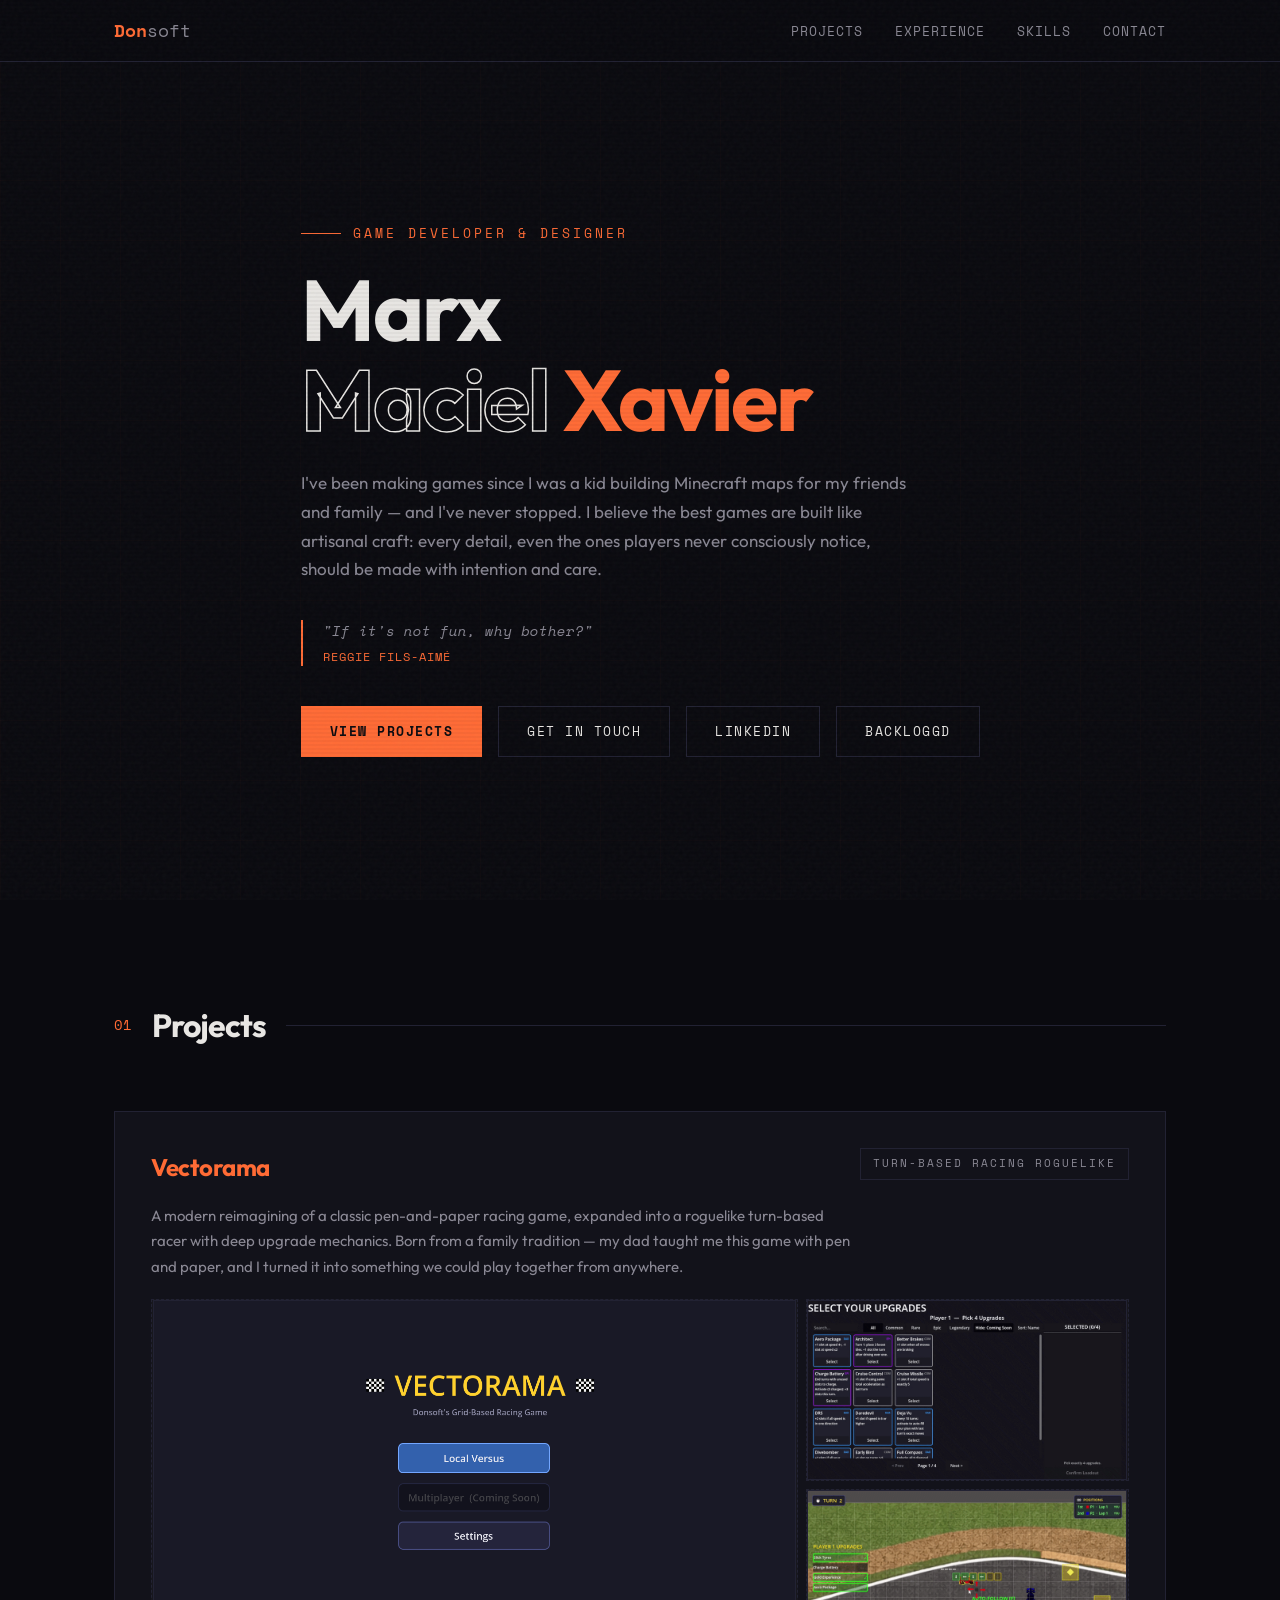
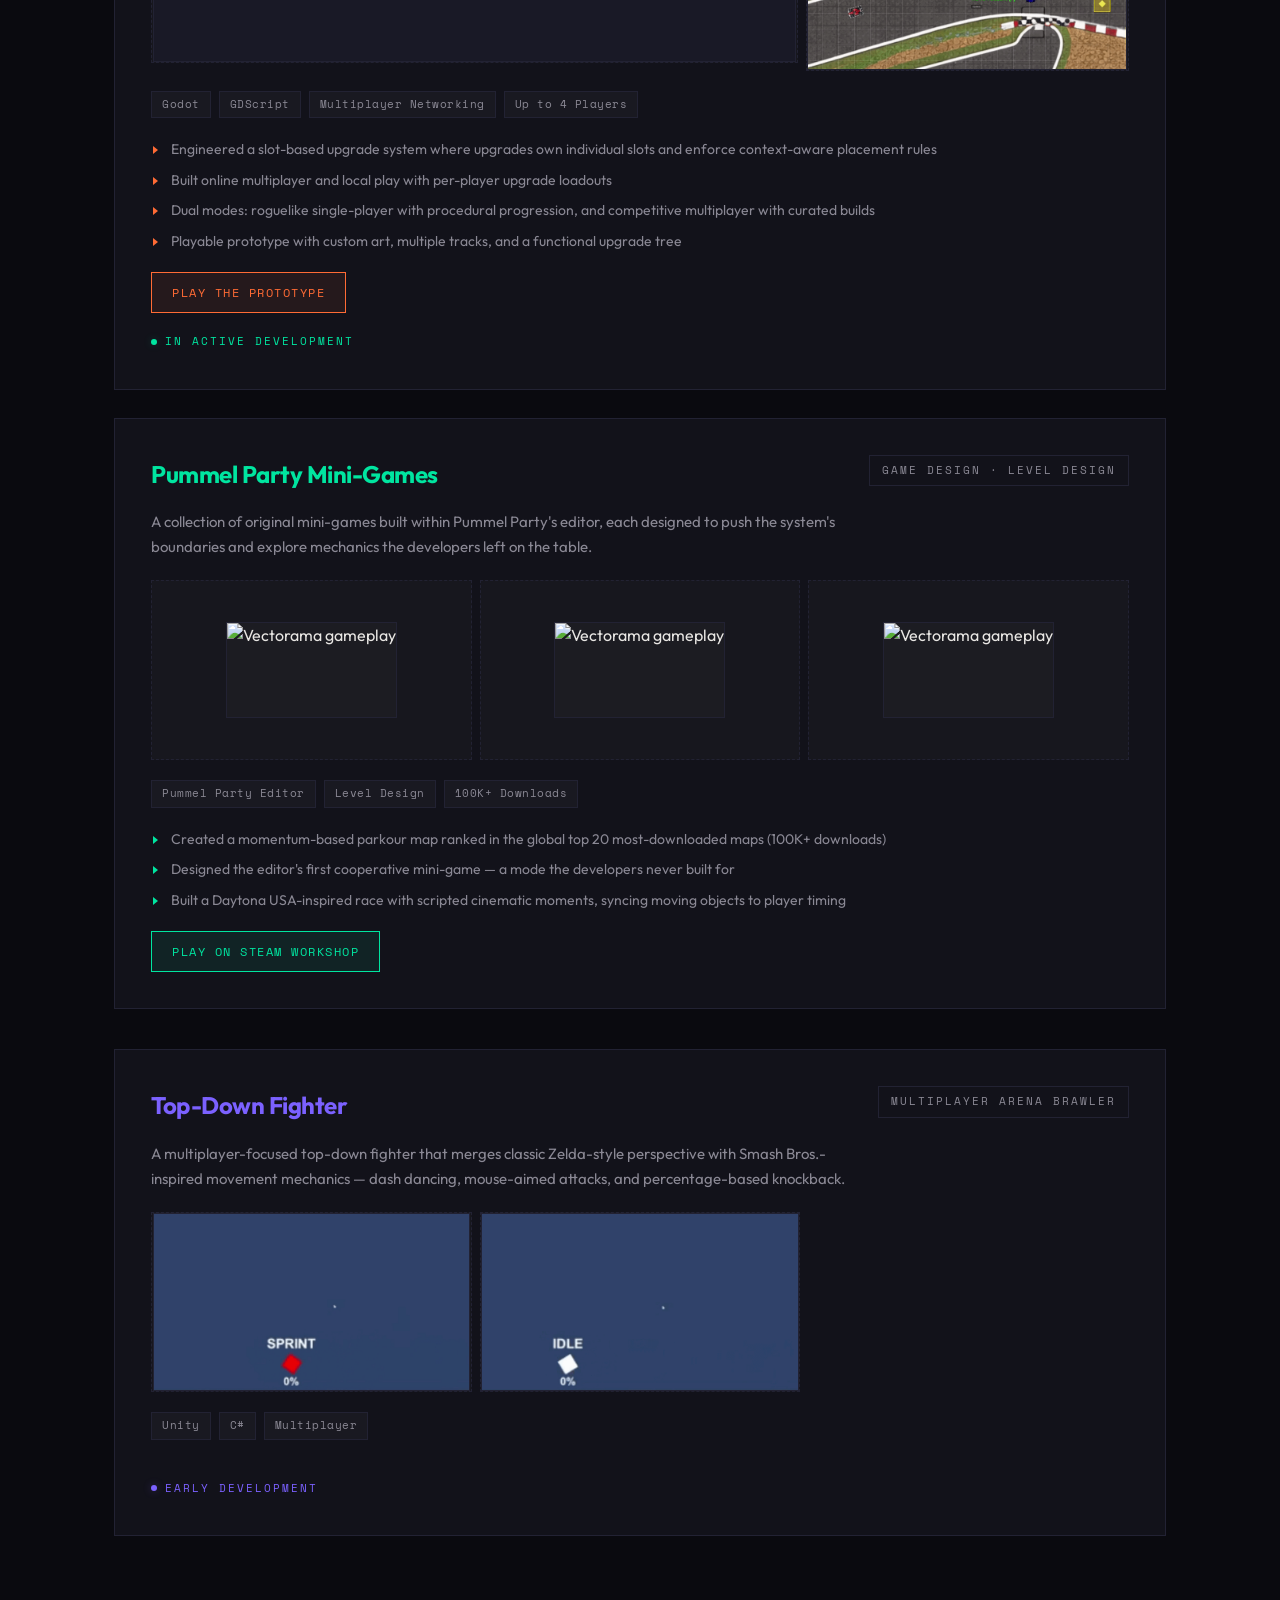
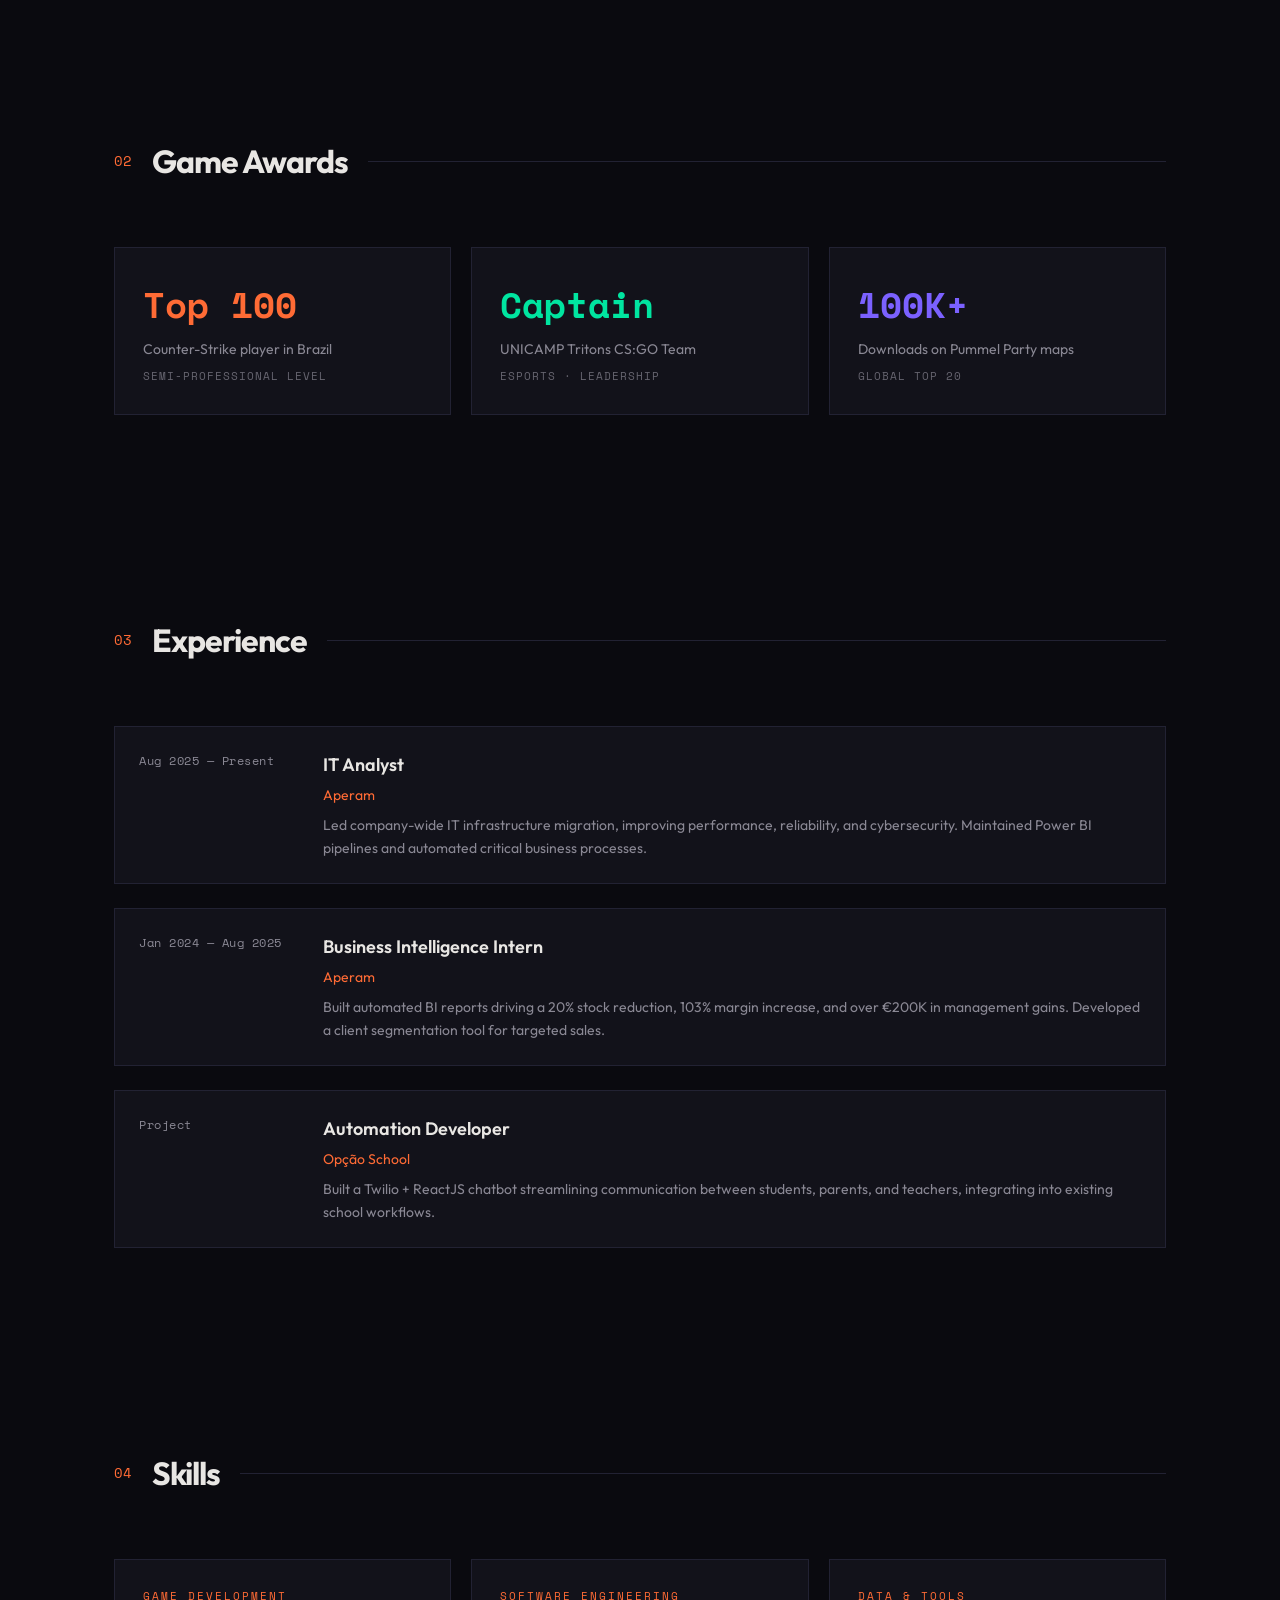
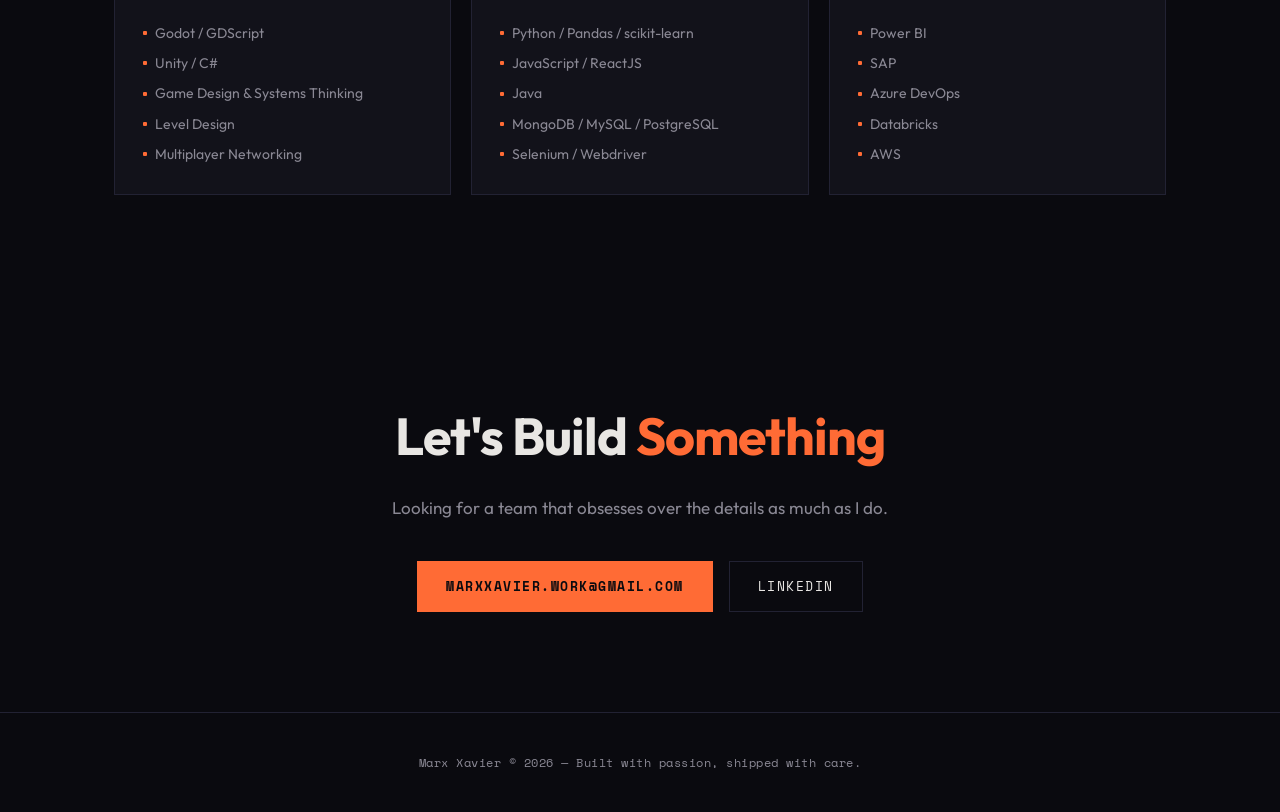
==== commit 45737ccc: "Update index.html" ====
--- a/index.html
+++ b/index.html
@@ -37,6 +37,7 @@
         <a href="#projects" class="btn btn-primary">View Projects</a>
         <a href="mailto:marxxavier.work@gmail.com" class="btn">Get In Touch</a>
         <a href="https://linkedin.com/in/marx-xavier-/" class="btn" target="_blank">LinkedIn</a>
+        <a href="https://backloggd.com/u/Donsoft/" class="btn" target="_blank">Backloggd</a>
       </div>
     </div>
   </div>
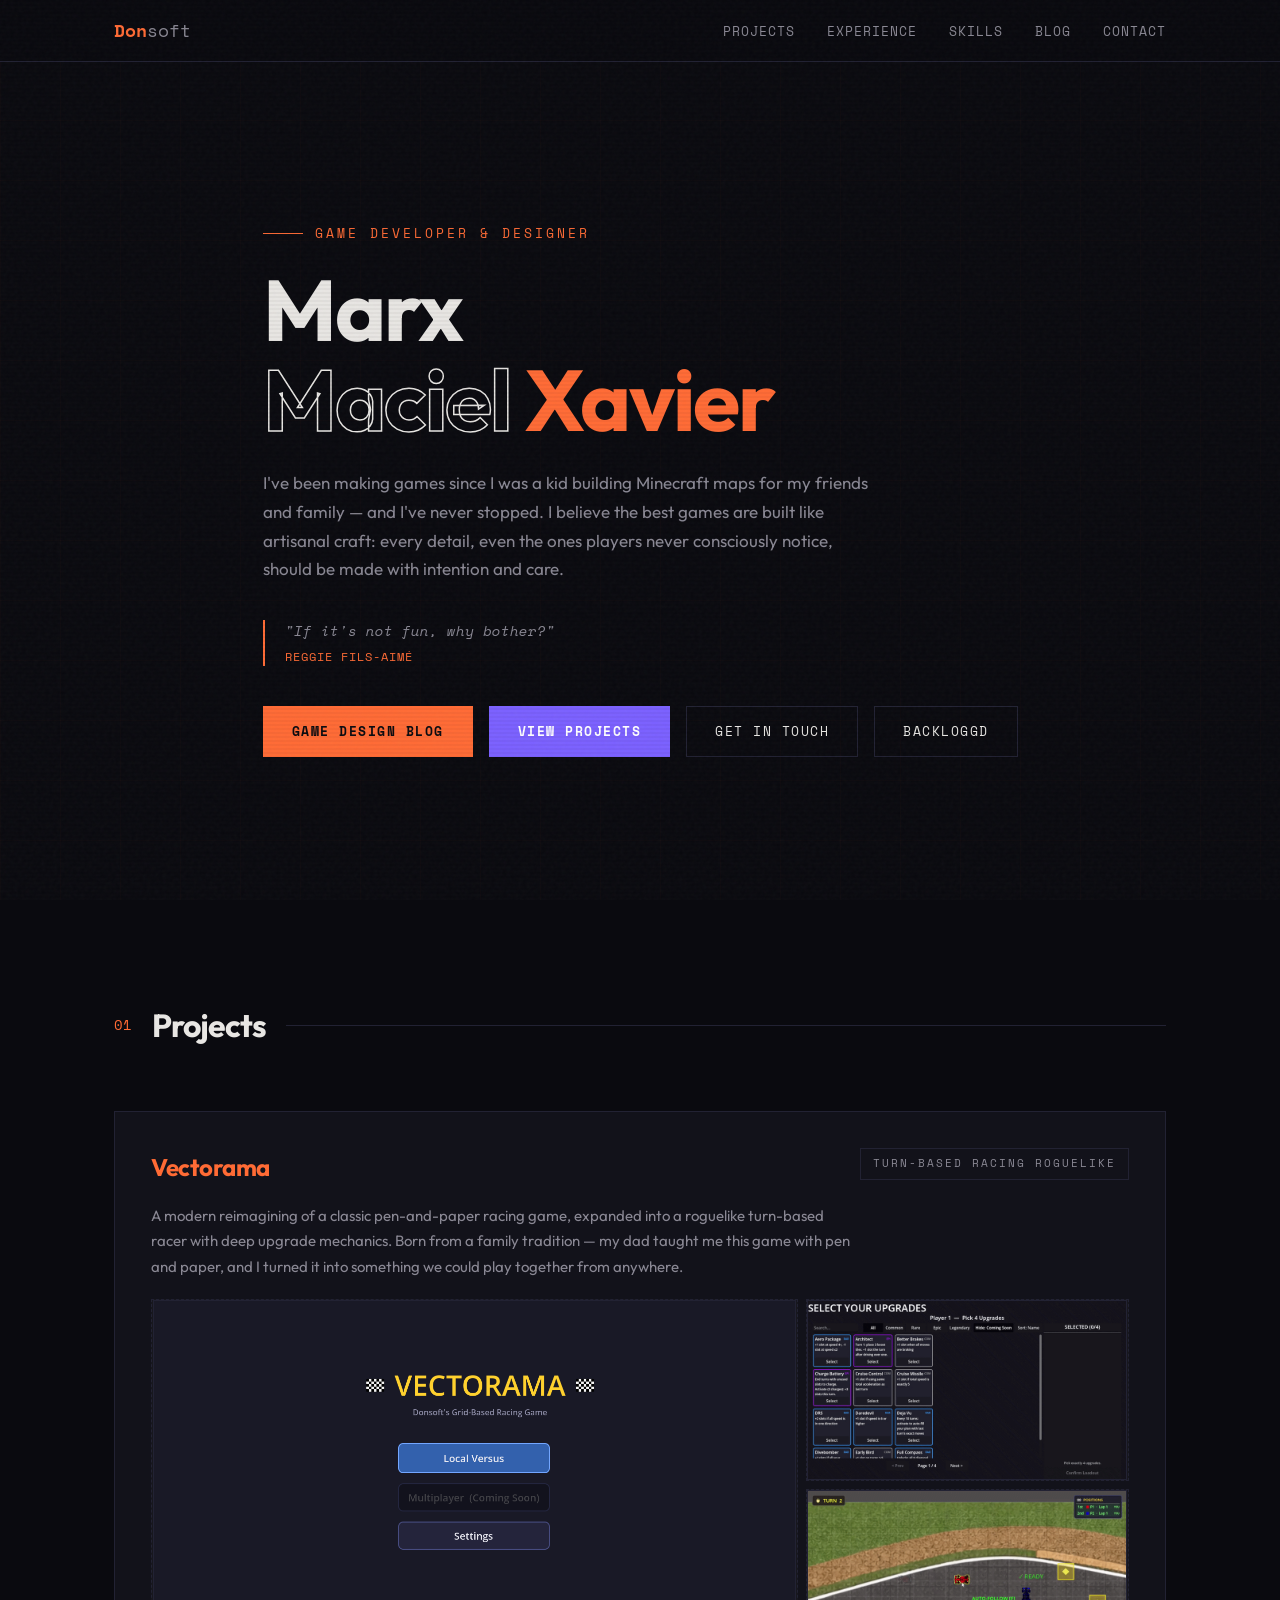
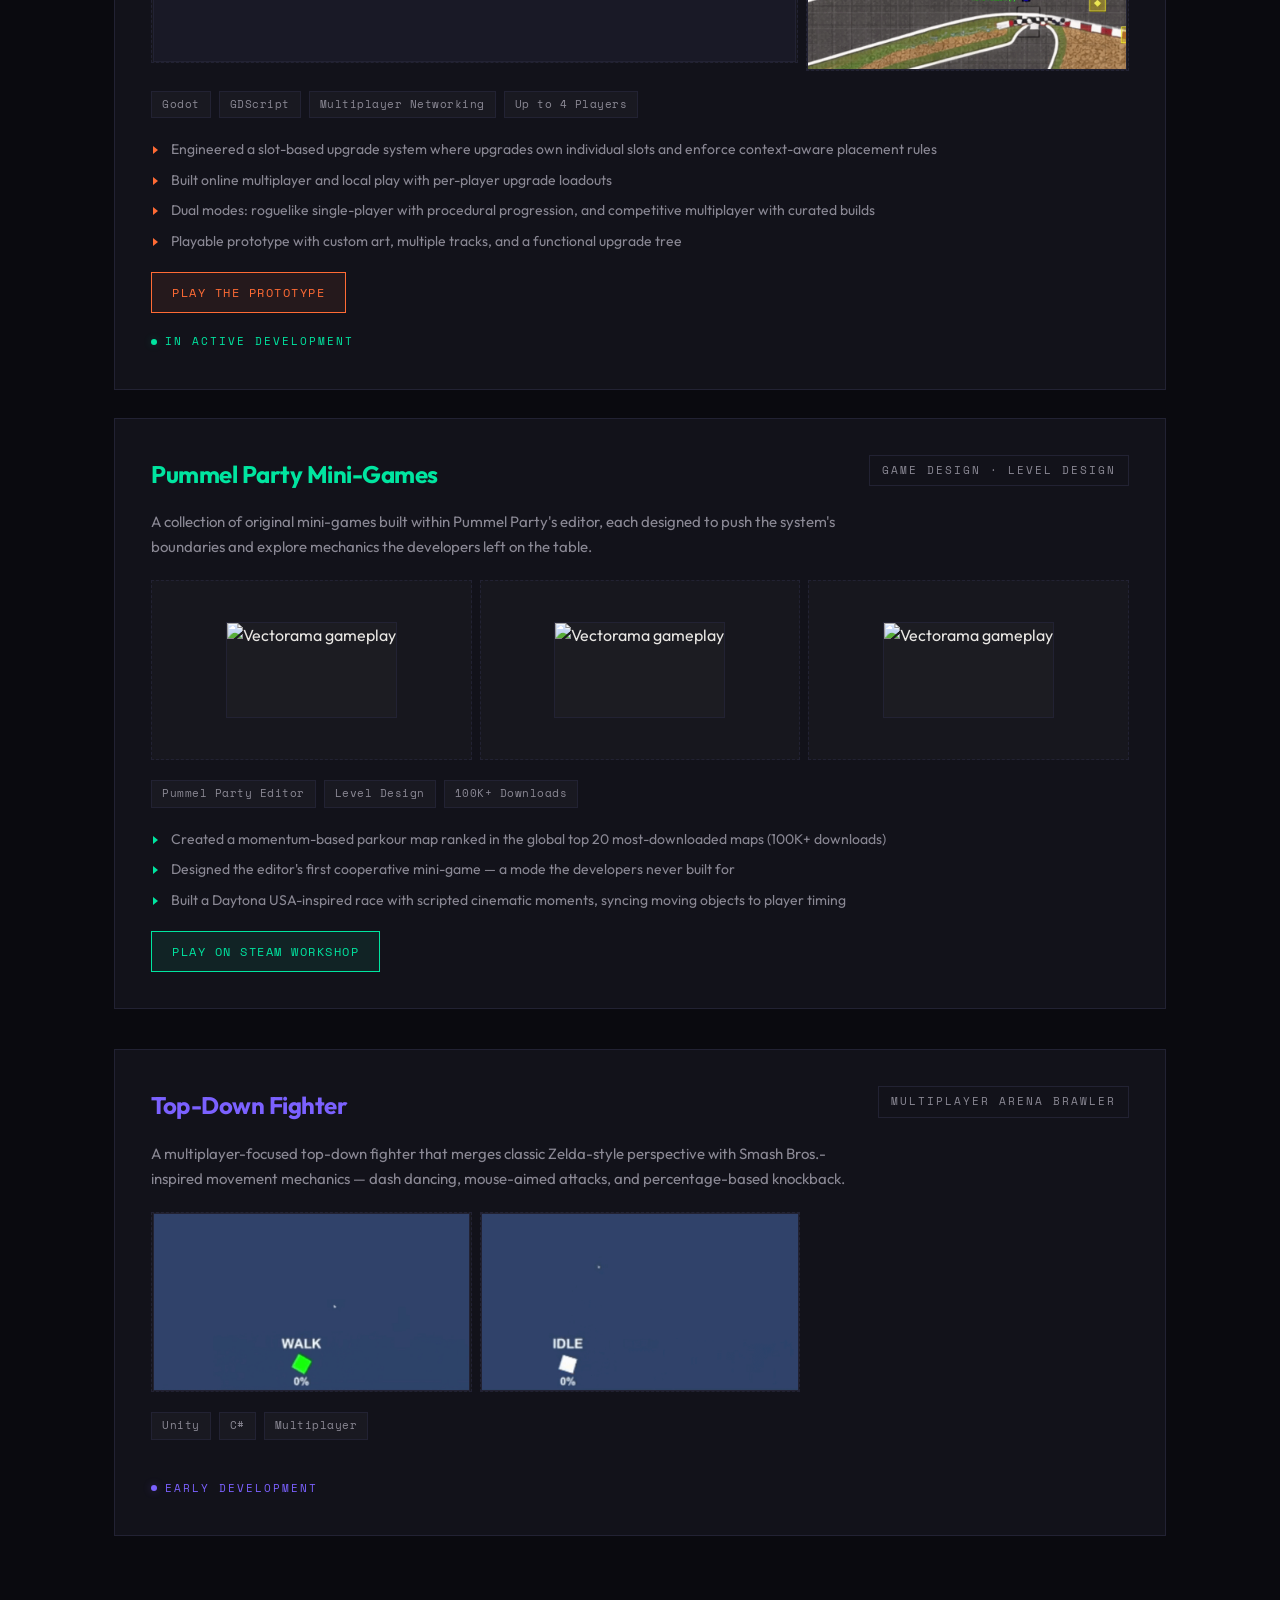
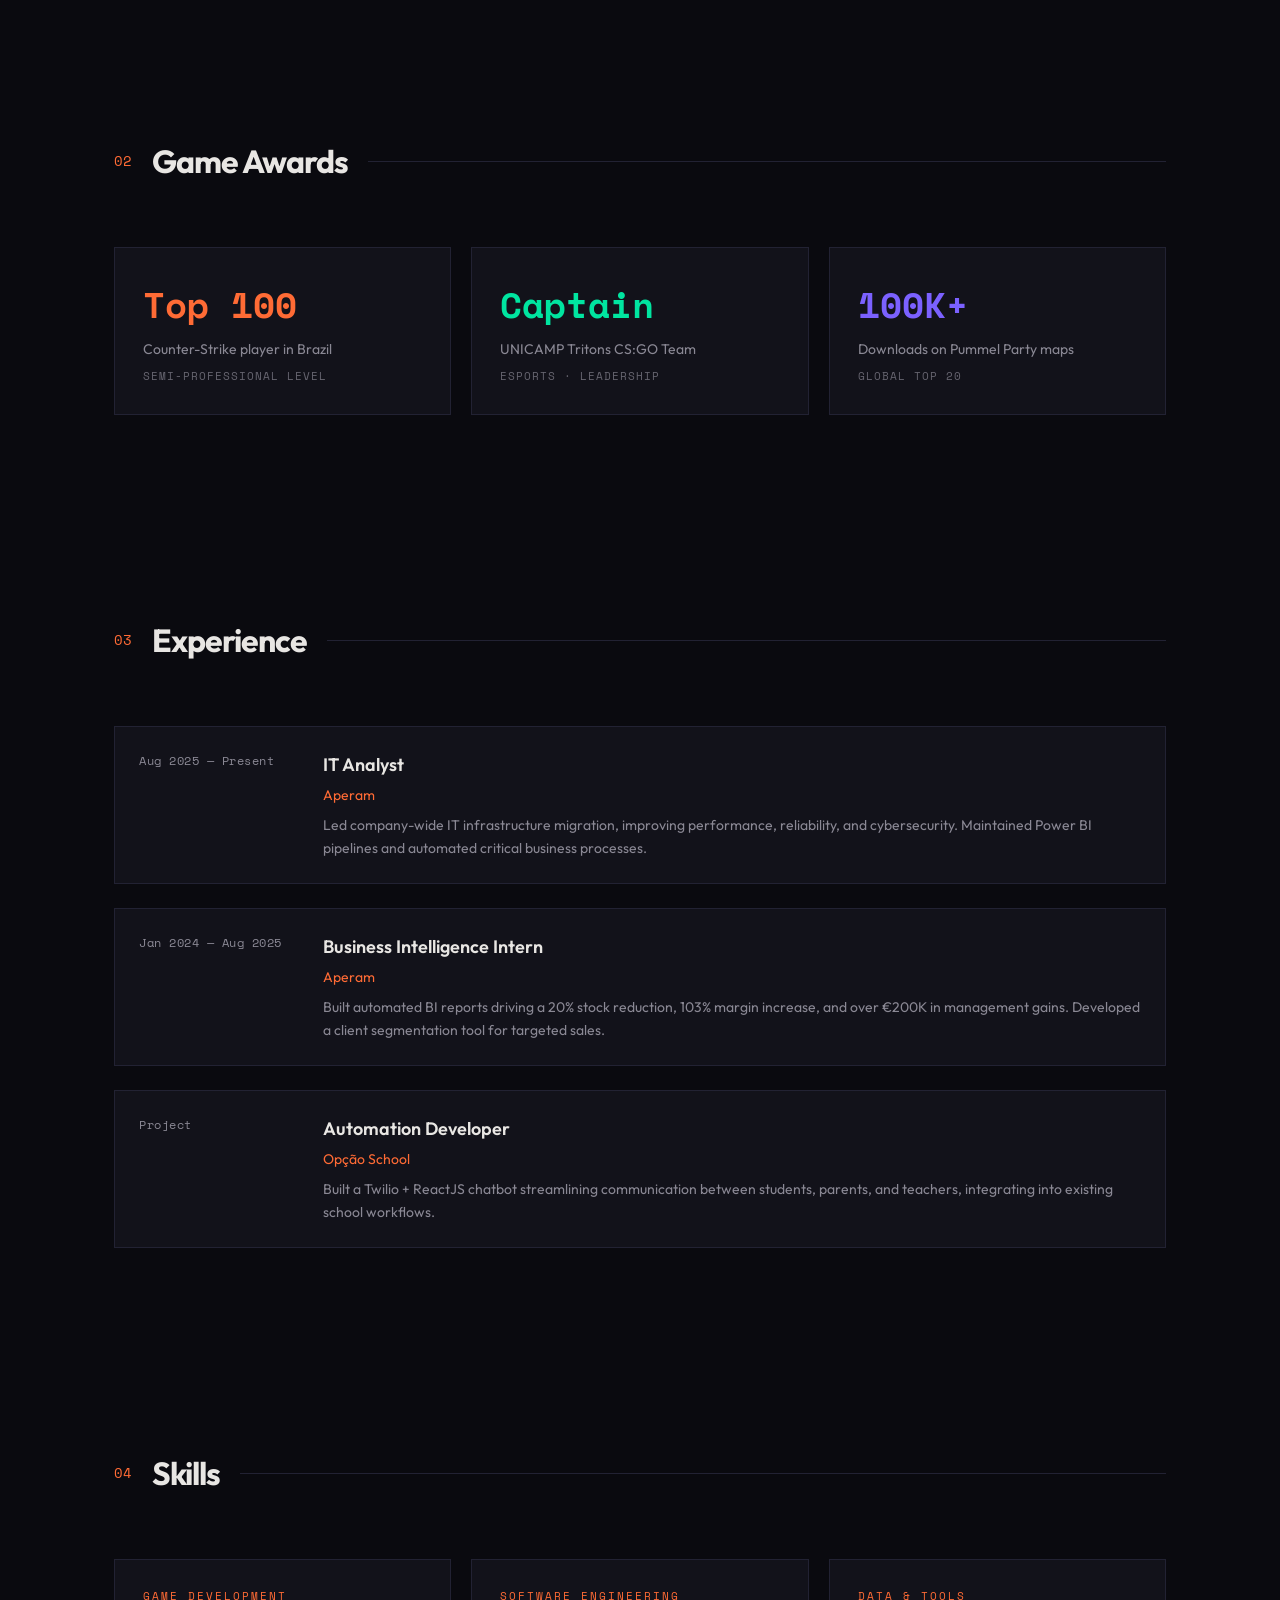
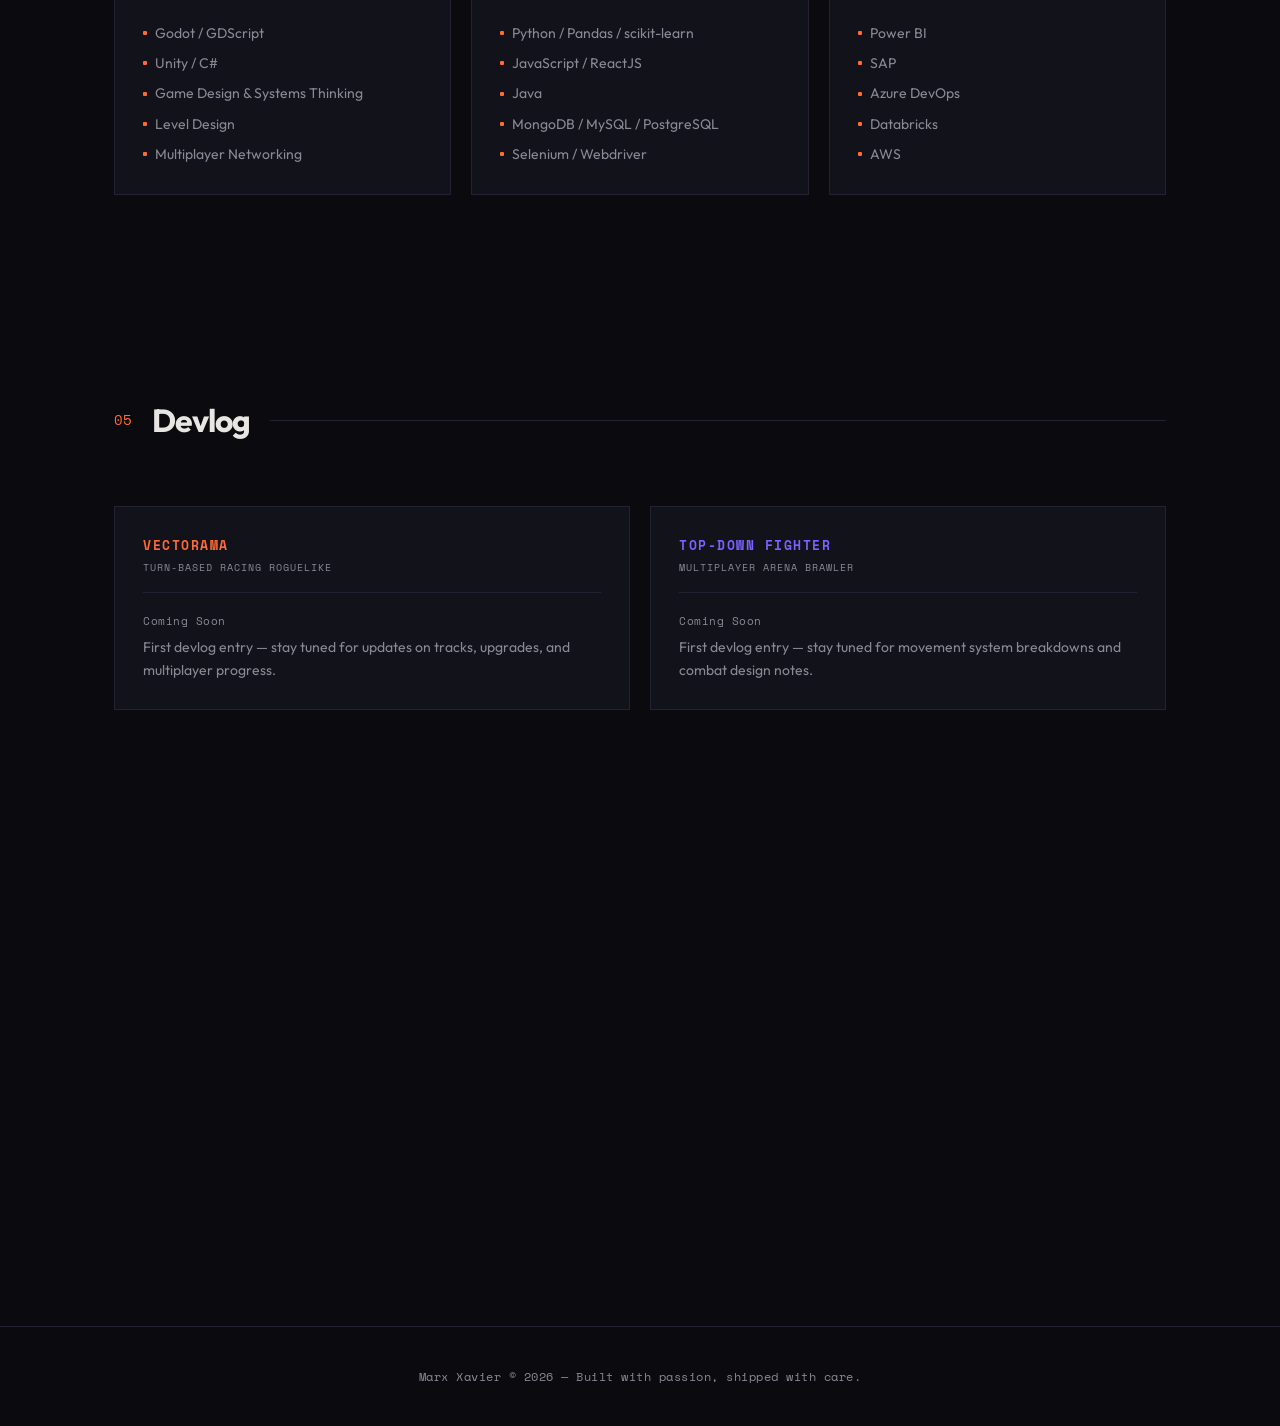
==== commit 347f56fc: "Added blog" ====
--- a/index.html
+++ b/index.html
@@ -6,6 +6,7 @@
 <title>Marx Xavier | Game Developer & Designer</title>
 <link href="https://fonts.googleapis.com/css2?family=Space+Mono:ital,wght@0,400;0,700;1,400&family=Outfit:wght@300;400;500;600;700&display=swap" rel="stylesheet">
 <link rel="stylesheet" href="style.css">
+<link rel="stylesheet" href="blog.css">
 </head>
 <body>
 
@@ -18,6 +19,7 @@
       <li><a href="#projects">Projects</a></li>
       <li><a href="#experience">Experience</a></li>
       <li><a href="#skills">Skills</a></li>
+      <li><a href="blog.html">Blog</a></li>
       <li><a href="#contact">Contact</a></li>
     </ul>
   </div>
@@ -34,9 +36,9 @@
         <cite>Reggie Fils-Aim&eacute;</cite>
       </blockquote>
       <div class="hero-ctas">
-        <a href="#projects" class="btn btn-primary">View Projects</a>
+        <a href="blog.html" class="btn btn-primary">Game Design Blog</a>
+        <a href="#projects" class="btn btn-primary-purple">View Projects</a>
         <a href="mailto:marxxavier.work@gmail.com" class="btn">Get In Touch</a>
-        <a href="https://linkedin.com/in/marx-xavier-/" class="btn" target="_blank">LinkedIn</a>
         <a href="https://backloggd.com/u/Donsoft/" class="btn" target="_blank">Backloggd</a>
       </div>
     </div>
@@ -275,6 +277,53 @@
         <div class="skill-group-title">Data & Tools</div>
         <ul class="skill-list"><li>Power BI</li><li>SAP</li><li>Azure DevOps</li><li>Databricks</li><li>AWS</li></ul>
       </div>
+    </div>
+  </div>
+</section>
+
+<!-- DEVLOG -->
+<section class="section" id="devlog">
+  <div class="container">
+    <div class="section-header reveal">
+      <span class="section-number">05</span>
+      <h2 class="section-title">Devlog</h2>
+      <div class="section-line"></div>
+    </div>
+
+    <div class="devlog-columns">
+
+      <!-- Vectorama column -->
+      <div class="devlog-col reveal">
+        <div class="devlog-col-header">
+          <span class="devlog-col-title" style="color: var(--accent);">Vectorama</span>
+          <span class="devlog-col-sub">Turn-Based Racing Roguelike</span>
+        </div>
+        <div class="devlog-feed">
+          <div class="devlog-entry">
+            <span class="devlog-entry-date">Coming Soon</span>
+            <p class="devlog-entry-text">First devlog entry &mdash; stay tuned for updates on tracks, upgrades, and multiplayer progress.</p>
+          </div>
+        </div>
+      </div>
+
+      <!-- Top-Down Fighter column -->
+      <div class="devlog-col reveal">
+        <div class="devlog-col-header">
+          <span class="devlog-col-title" style="color: var(--accent3);">Top-Down Fighter</span>
+          <span class="devlog-col-sub">Multiplayer Arena Brawler</span>
+        </div>
+        <div class="devlog-feed">
+          <div class="devlog-entry">
+            <span class="devlog-entry-date">Coming Soon</span>
+            <p class="devlog-entry-text">First devlog entry &mdash; stay tuned for movement system breakdowns and combat design notes.</p>
+          </div>
+        </div>
+      </div>
+
+    </div>
+
+    <div class="devlog-cta reveal">
+      <a href="blog.html" class="btn">Read Full Blog</a>
     </div>
   </div>
 </section>
--- a/style.css
+++ b/style.css
@@ -84,6 +84,8 @@
 .btn:hover { border-color: var(--accent); background: rgba(255,107,53,0.06); box-shadow: 0 0 30px var(--accent-glow); }
 .btn-primary { background: var(--accent); border-color: var(--accent); color: var(--bg); font-weight: 700; }
 .btn-primary:hover { background: #ff8555; box-shadow: 0 0 40px var(--accent-glow); }
+.btn-primary-purple { background: var(--accent3); border-color: var(--accent3); color: #fff; font-weight: 700; }
+.btn-primary-purple:hover { background: #9b85ff; box-shadow: 0 0 40px rgba(123,97,255,0.4); }
 
 .btn-play { font-family: 'Space Mono', monospace; font-size: 12px; text-transform: uppercase; letter-spacing: 1.5px; padding: 10px 20px; border: 1px solid var(--accent); background: rgba(255,107,53,0.08); color: var(--accent); text-decoration: none; cursor: pointer; transition: all 0.3s; display: inline-flex; align-items: center; gap: 8px; }
 .btn-play:hover { background: var(--accent); color: var(--bg); box-shadow: 0 0 30px var(--accent-glow); }
@@ -169,6 +171,7 @@
 .exp-company { font-size: 14px; color: var(--accent); margin-bottom: 8px; }
 .exp-desc { font-size: 14px; color: var(--text-dim); line-height: 1.6; }
 
+
 .contact-section { text-align: center; padding: 100px 0; }
 .contact-title { font-size: clamp(32px, 5vw, 52px); font-weight: 700; letter-spacing: -1px; margin-bottom: 16px; }
 .contact-sub { color: var(--text-dim); font-size: 17px; margin-bottom: 40px; }
--- a/blog.css
+++ b/blog.css
@@ -0,0 +1,245 @@
+/* ========== BLOG PAGE ========== */
+
+.nav-active { color: var(--text) !important; }
+.nav-active::before { opacity: 1 !important; transform: translateX(0) !important; }
+
+.blog-hero {
+  min-height: 280px;
+  display: flex;
+  align-items: flex-end;
+  padding-top: 100px;
+  padding-bottom: 60px;
+  border-bottom: 1px solid var(--border);
+}
+
+.blog-hero-tag {
+  font-family: 'Space Mono', monospace;
+  font-size: 13px;
+  color: var(--accent);
+  text-transform: uppercase;
+  letter-spacing: 3px;
+  margin-bottom: 16px;
+  display: flex;
+  align-items: center;
+  gap: 12px;
+  opacity: 0;
+  animation: fadeUp 0.8s 0.2s forwards;
+}
+.blog-hero-tag::before { content: ''; width: 40px; height: 1px; background: var(--accent); }
+
+.blog-hero-title {
+  font-size: clamp(40px, 6vw, 68px);
+  font-weight: 700;
+  letter-spacing: -2px;
+  line-height: 1;
+  margin-bottom: 16px;
+  opacity: 0;
+  animation: fadeUp 0.8s 0.35s forwards;
+}
+
+.blog-hero-sub {
+  font-size: 16px;
+  color: var(--text-dim);
+  max-width: 500px;
+  opacity: 0;
+  animation: fadeUp 0.8s 0.5s forwards;
+}
+
+/* ========== MAIN LAYOUT ========== */
+
+.blog-main { padding: 60px 0 100px; }
+
+/* ========== FILTERS ========== */
+
+.blog-filters {
+  display: flex;
+  gap: 8px;
+  flex-wrap: wrap;
+  margin-bottom: 48px;
+}
+
+.filter-btn {
+  font-family: 'Space Mono', monospace;
+  font-size: 11px;
+  text-transform: uppercase;
+  letter-spacing: 1.5px;
+  padding: 8px 18px;
+  border: 1px solid var(--border);
+  background: transparent;
+  color: var(--text-dim);
+  cursor: pointer;
+  transition: all 0.25s;
+}
+
+.filter-btn:hover {
+  border-color: var(--border-hover);
+  color: var(--text);
+}
+
+.filter-btn.active {
+  border-color: var(--accent3);
+  background: rgba(123, 97, 255, 0.1);
+  color: var(--accent3);
+}
+
+/* ========== POST CARDS ========== */
+
+.post-list { display: flex; flex-direction: column; gap: 2px; }
+
+.post-card {
+  display: grid;
+  grid-template-columns: 200px 1fr;
+  gap: 32px;
+  padding: 28px 0;
+  border-bottom: 1px solid var(--border);
+  transition: background 0.3s;
+}
+
+.post-card:first-child { border-top: 1px solid var(--border); }
+
+.post-card:hover { background: transparent; }
+.post-card:hover .post-title { color: var(--accent3); }
+
+.post-card-left {
+  display: flex;
+  flex-direction: column;
+  gap: 12px;
+  padding-top: 4px;
+}
+
+.post-date {
+  font-family: 'Space Mono', monospace;
+  font-size: 12px;
+  color: var(--text-dim);
+  letter-spacing: 0.5px;
+}
+
+.post-tags { display: flex; flex-direction: column; gap: 6px; }
+
+.post-tag {
+  font-family: 'Space Mono', monospace;
+  font-size: 10px;
+  text-transform: uppercase;
+  letter-spacing: 1px;
+  padding: 3px 10px;
+  border: 1px solid var(--border);
+  color: var(--text-dim);
+  display: inline-block;
+  align-self: flex-start;
+}
+
+.post-tag.vectorama { border-color: var(--accent); color: var(--accent); background: rgba(255,107,53,0.06); }
+.post-tag.fighter   { border-color: var(--accent3); color: var(--accent3); background: rgba(123,97,255,0.06); }
+.post-tag.design    { border-color: var(--border); color: var(--text-dim); }
+
+.post-card-right { display: flex; flex-direction: column; gap: 10px; }
+
+.post-title {
+  font-size: 20px;
+  font-weight: 700;
+  letter-spacing: -0.4px;
+  line-height: 1.3;
+  color: var(--text);
+  transition: color 0.25s;
+}
+
+.post-excerpt {
+  font-size: 14px;
+  color: var(--text-dim);
+  line-height: 1.7;
+}
+
+.post-link {
+  font-family: 'Space Mono', monospace;
+  font-size: 12px;
+  text-transform: uppercase;
+  letter-spacing: 1.5px;
+  color: var(--accent3);
+  text-decoration: none;
+  display: inline-flex;
+  align-items: center;
+  gap: 6px;
+  align-self: flex-start;
+  transition: gap 0.2s;
+  margin-top: 4px;
+}
+
+.post-link:not(.disabled):hover { gap: 10px; }
+.post-link.disabled { color: var(--text-dim); opacity: 0.45; cursor: default; font-size: 11px; }
+
+/* ========== DEVLOG (index.html) ========== */
+
+.devlog-columns {
+  display: grid;
+  grid-template-columns: 1fr 1fr;
+  gap: 20px;
+  margin-bottom: 32px;
+}
+
+.devlog-col {
+  background: var(--bg-card);
+  border: 1px solid var(--border);
+  padding: 28px;
+  transition: border-color 0.3s;
+}
+
+.devlog-col:hover { border-color: var(--border-hover); }
+
+.devlog-col-header {
+  display: flex;
+  flex-direction: column;
+  gap: 4px;
+  margin-bottom: 20px;
+  padding-bottom: 16px;
+  border-bottom: 1px solid var(--border);
+}
+
+.devlog-col-title {
+  font-family: 'Space Mono', monospace;
+  font-size: 13px;
+  font-weight: 700;
+  text-transform: uppercase;
+  letter-spacing: 1.5px;
+}
+
+.devlog-col-sub {
+  font-family: 'Space Mono', monospace;
+  font-size: 10px;
+  color: var(--text-dim);
+  text-transform: uppercase;
+  letter-spacing: 1px;
+}
+
+.devlog-feed { display: flex; flex-direction: column; gap: 16px; }
+
+.devlog-entry { display: flex; flex-direction: column; gap: 6px; }
+
+.devlog-entry-date {
+  font-family: 'Space Mono', monospace;
+  font-size: 11px;
+  color: var(--text-dim);
+  letter-spacing: 0.5px;
+}
+
+.devlog-entry-text { font-size: 14px; color: var(--text-dim); line-height: 1.6; }
+
+.devlog-cta { text-align: center; padding-top: 16px; }
+
+/* ========== RESPONSIVE ========== */
+
+@media (max-width: 768px) {
+  .post-card {
+    grid-template-columns: 1fr;
+    gap: 12px;
+  }
+
+  .post-card-left {
+    flex-direction: row;
+    align-items: center;
+    flex-wrap: wrap;
+  }
+
+  .post-tags { flex-direction: row; flex-wrap: wrap; }
+
+  .devlog-columns { grid-template-columns: 1fr; }
+}
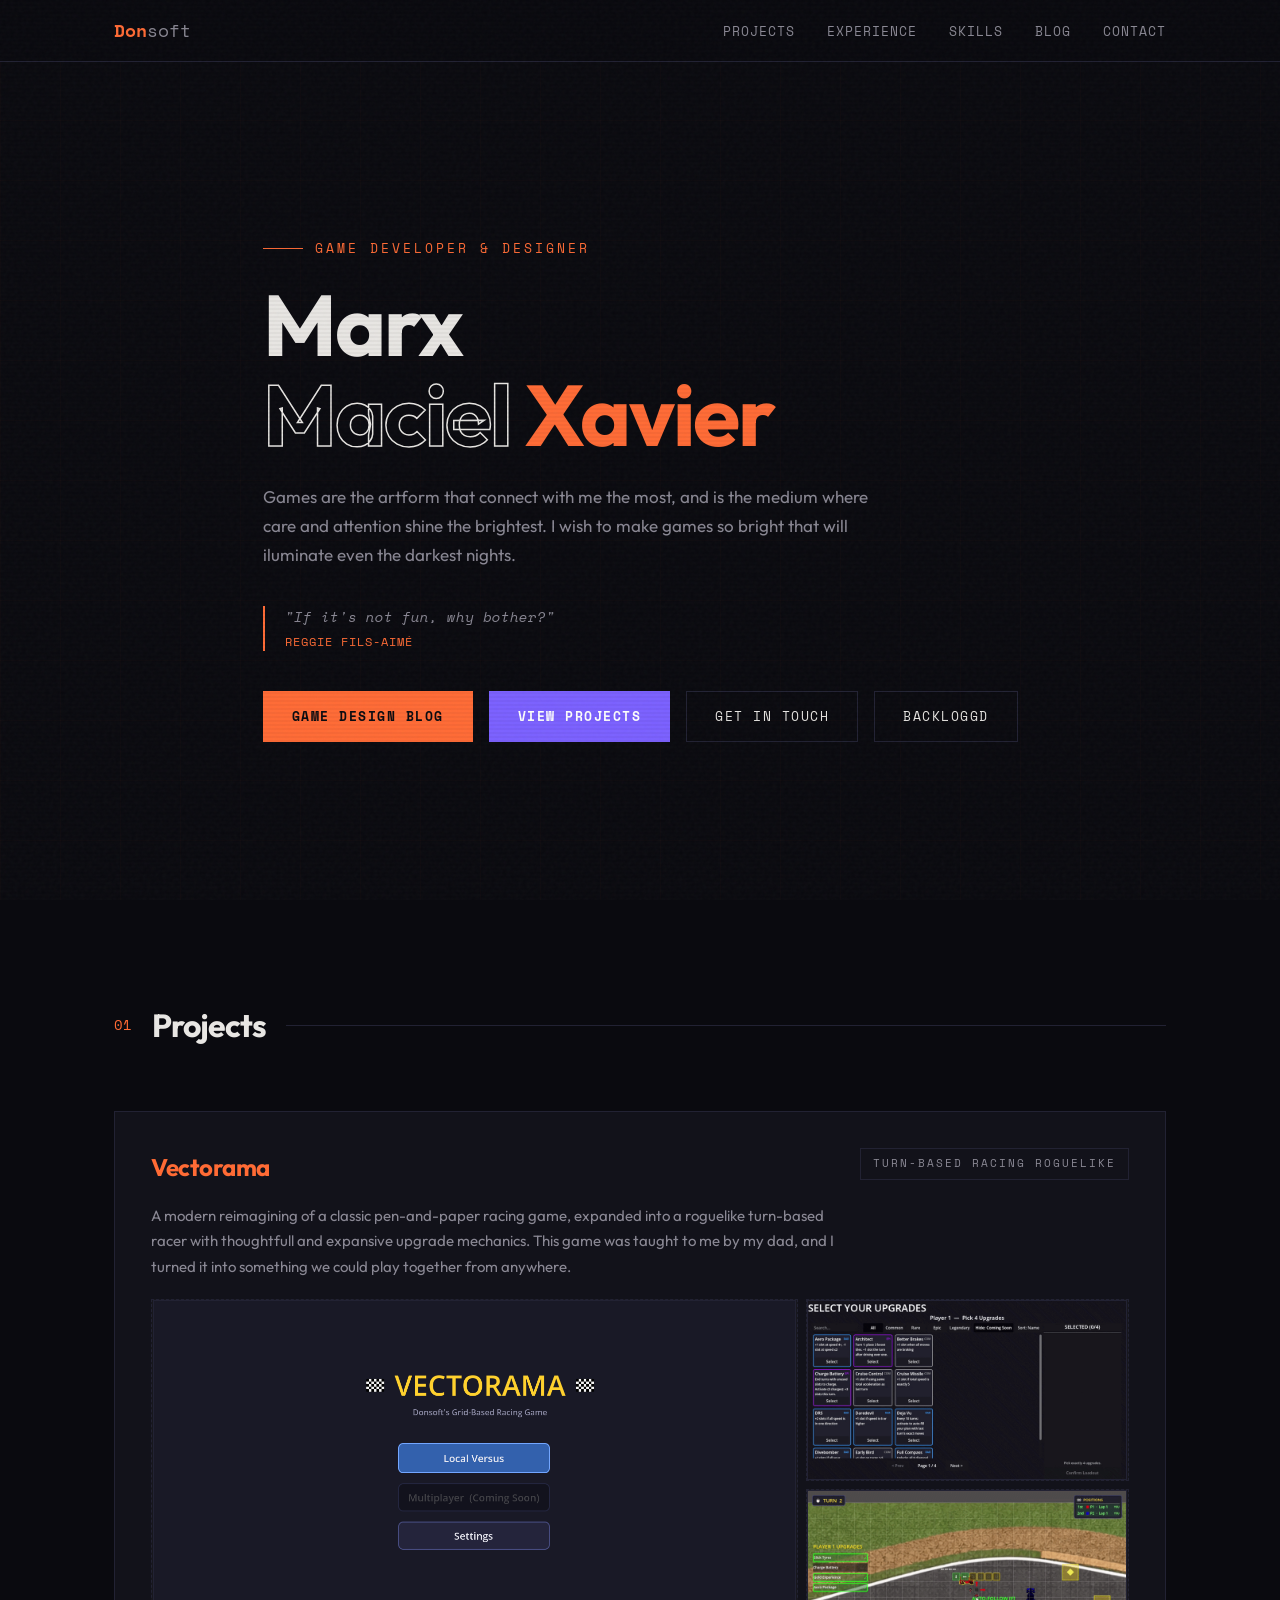
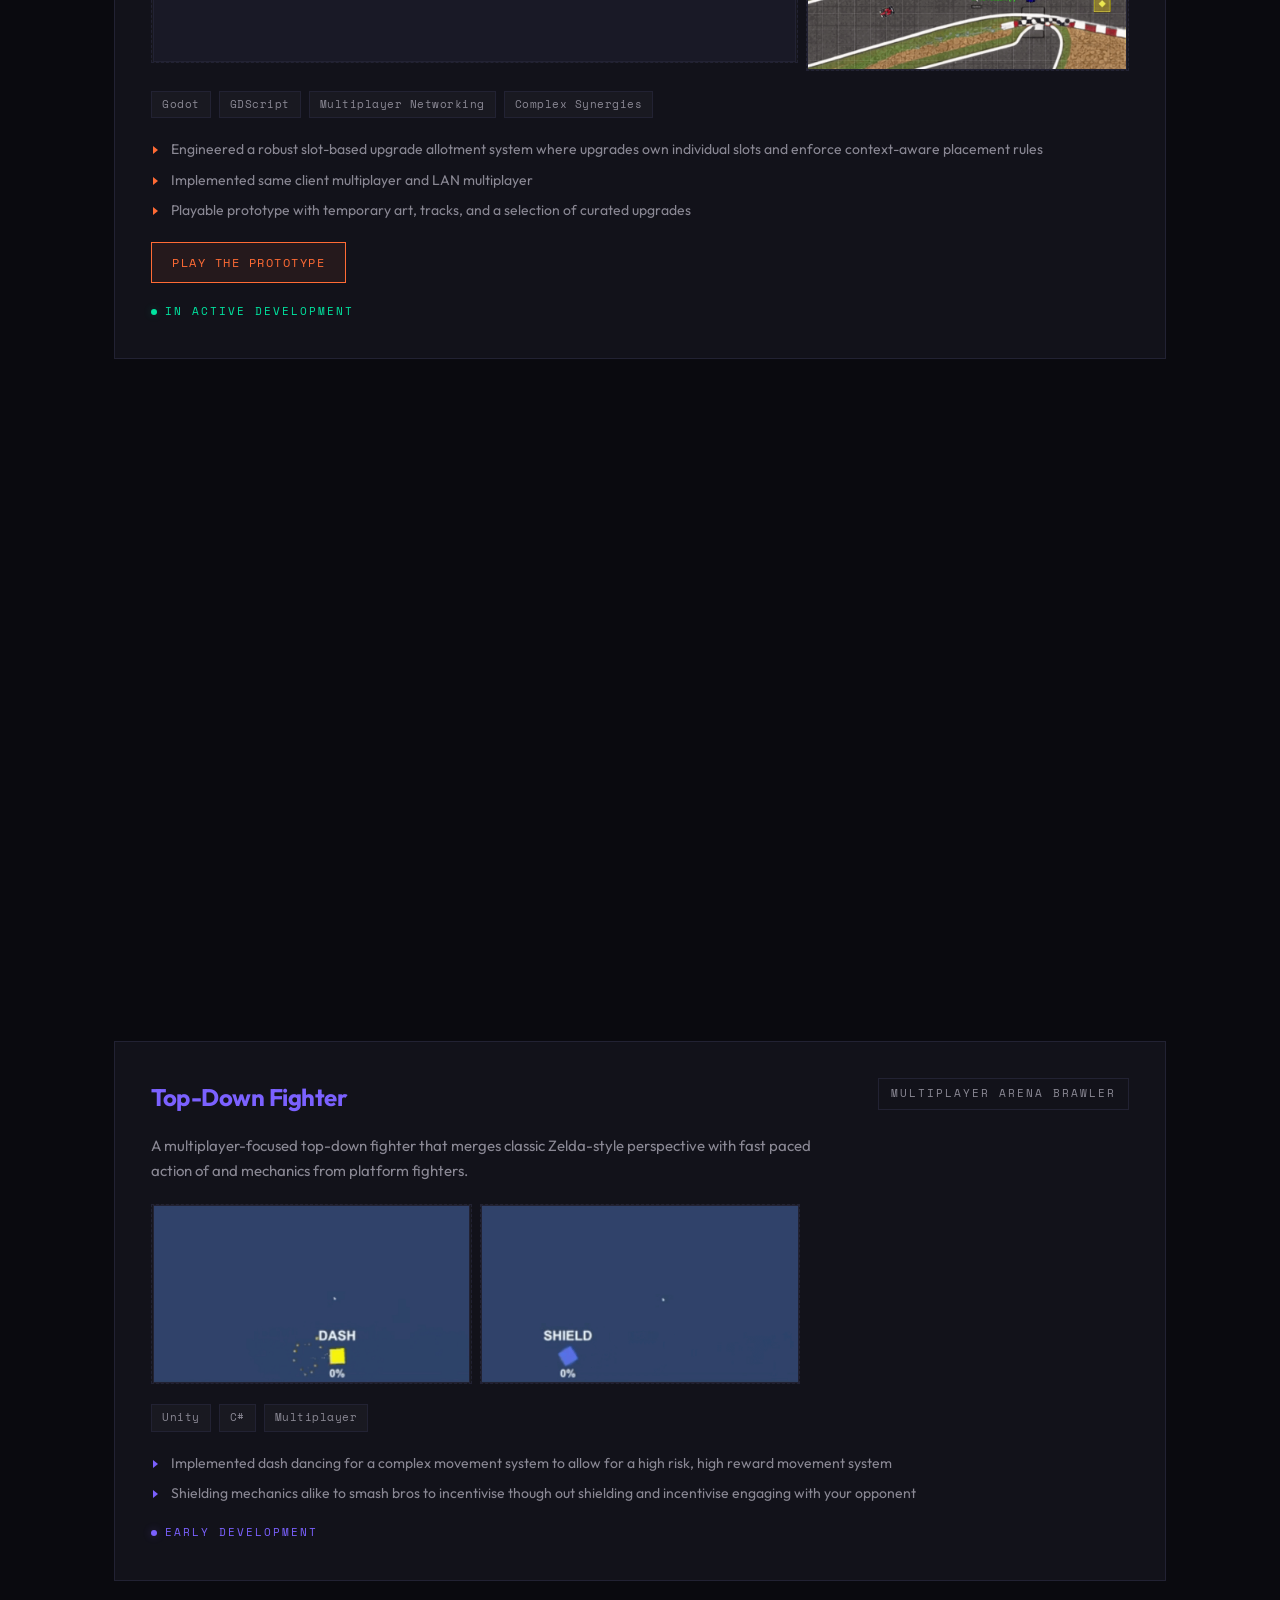
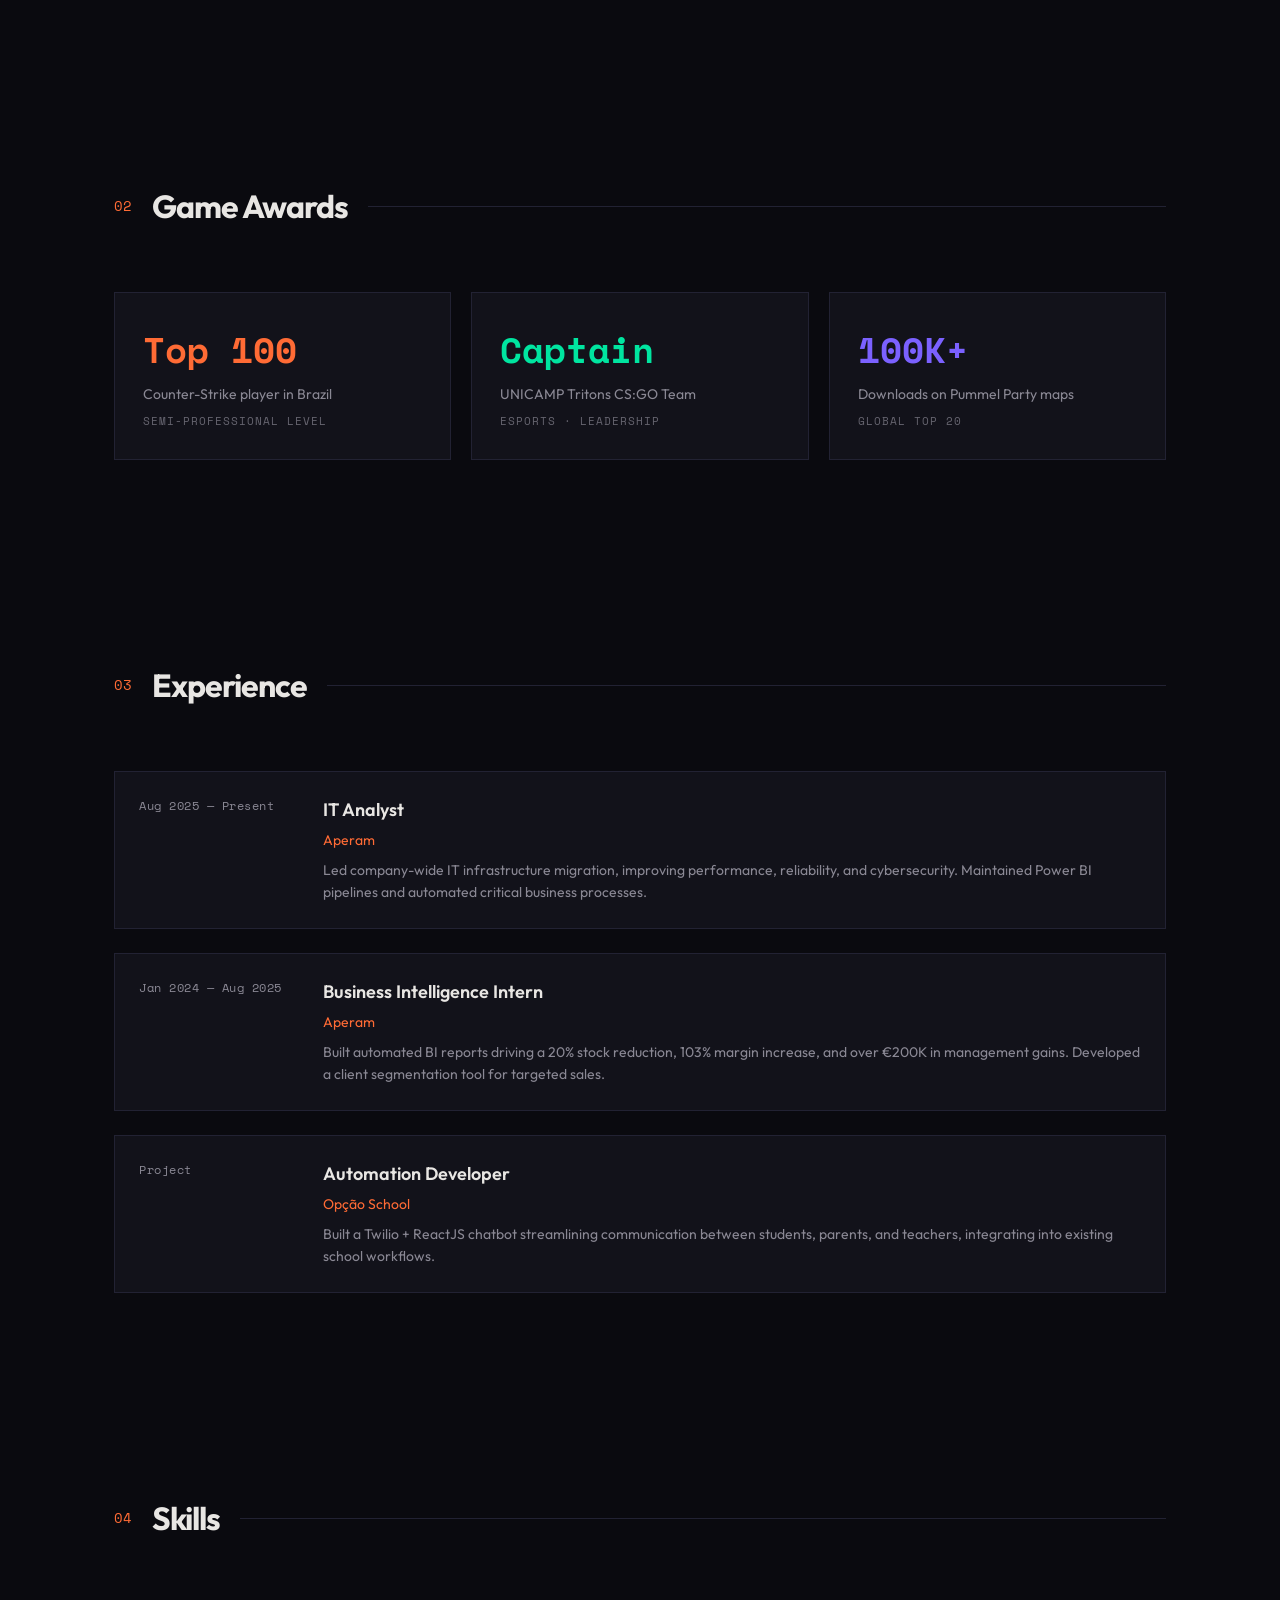
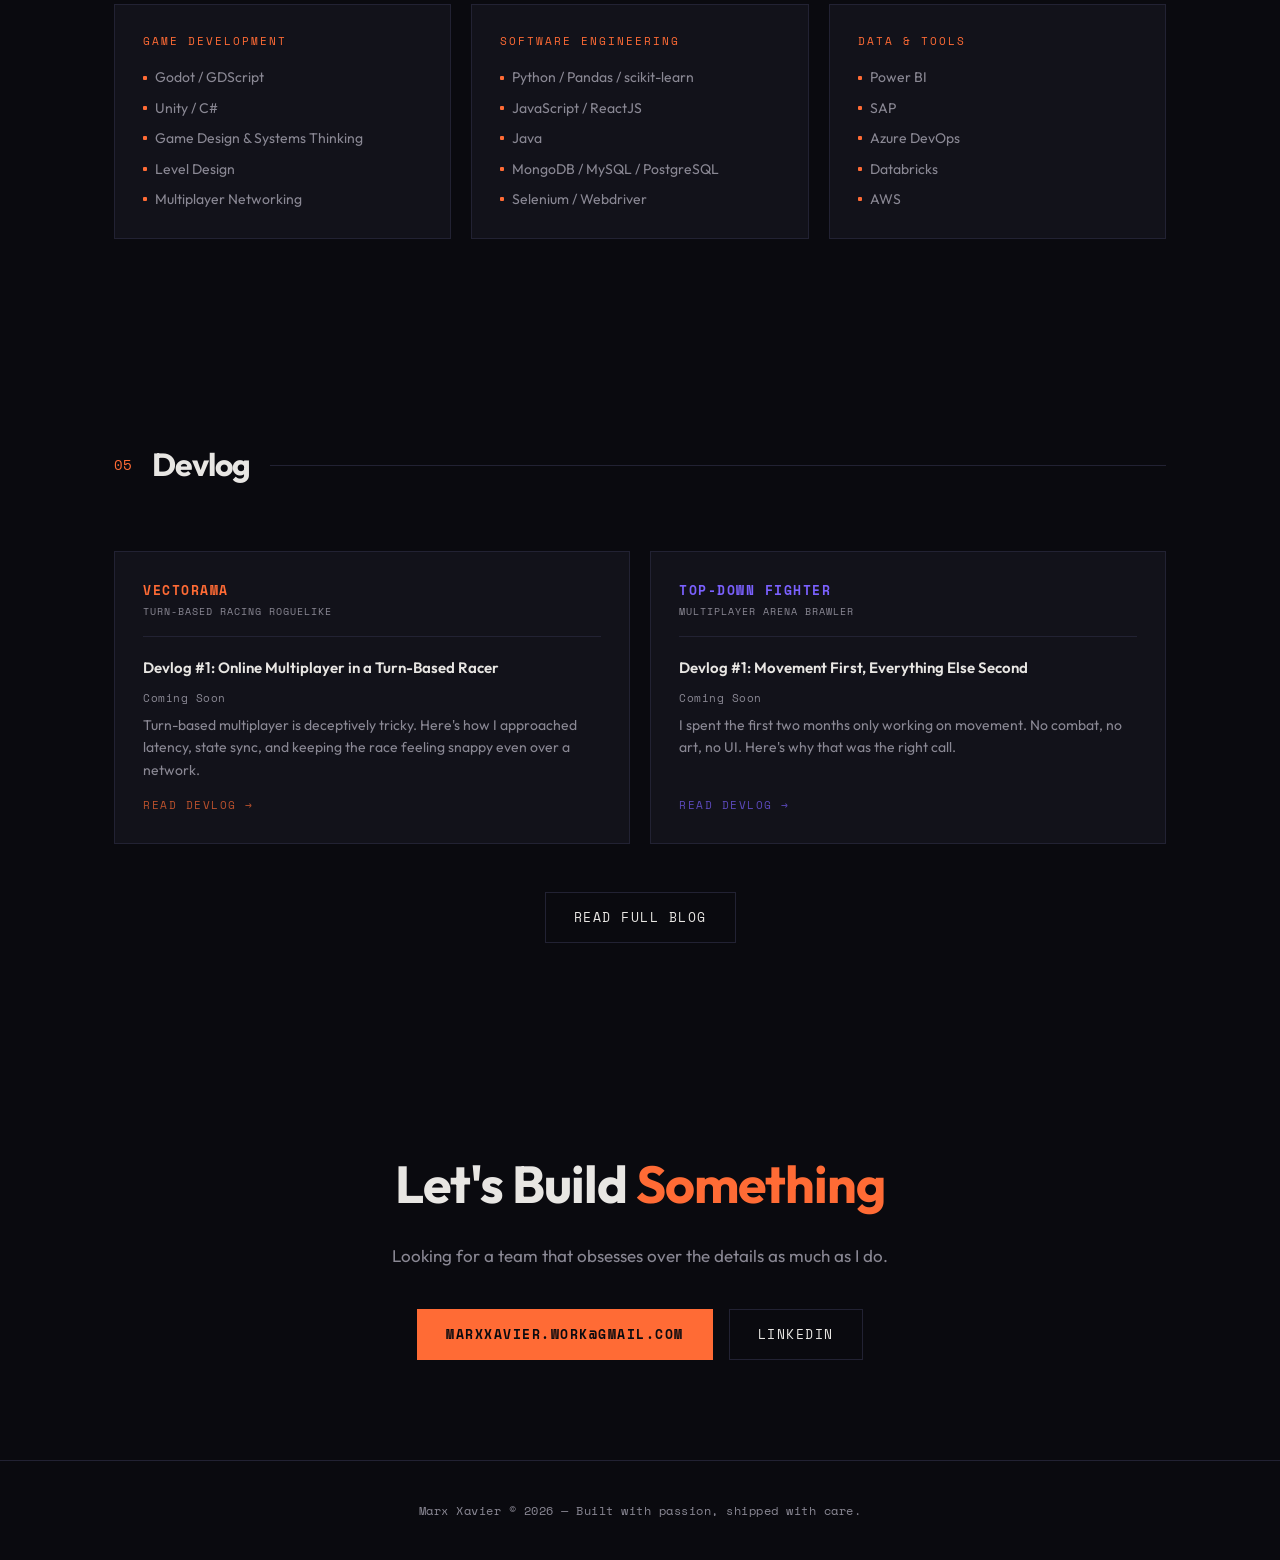
==== commit a7d5cd0c: "Rewrote the index page to better reflect" ====
--- a/index.html
+++ b/index.html
@@ -30,7 +30,7 @@
     <div class="hero-content">
       <div class="hero-tag">Game Developer & Designer</div>
       <h1 class="hero-name">Marx<br><span class="outline">Maciel</span> <span class="accent">Xavier</span></h1>
-      <p class="hero-bio">I've been making games since I was a kid building Minecraft maps for my friends and family &mdash; and I've never stopped. I believe the best games are built like artisanal craft: every detail, even the ones players never consciously notice, should be made with intention and care.</p>
+      <p class="hero-bio">Games are the artform that connect with me the most, and is the medium where care and attention shine the brightest. I wish to make games so bright that will iluminate even the darkest nights.</p>
       <blockquote class="hero-quote">
         "If it's not fun, why bother?"
         <cite>Reggie Fils-Aim&eacute;</cite>
@@ -62,16 +62,7 @@
           <h3 class="project-name">Vectorama</h3>
           <span class="project-type">Turn-Based Racing Roguelike</span>
         </div>
-        <p class="project-desc">A modern reimagining of a classic pen-and-paper racing game, expanded into a roguelike turn-based racer with deep upgrade mechanics. Born from a family tradition &mdash; my dad taught me this game with pen and paper, and I turned it into something we could play together from anywhere.</p>
-
-        <!--
-          TO ADD IMAGES:
-          1. Create an "images" folder next to this index.html
-          2. Replace the placeholder div with:
-             <div class="project-media-slot has-image">
-               <img src="images/your-image.png" alt="Description">
-             </div>
-        -->
+        <p class="project-desc">A modern reimagining of a classic pen-and-paper racing game, expanded into a roguelike turn-based racer with thoughtfull and expansive upgrade mechanics. This game was taught to me by my dad, and I turned it into something we could play together from anywhere.</p>
         <div class="project-media wide">
           <div class="project-media-slot">
             <div class="project-media-slot has-image">
@@ -95,13 +86,12 @@
           <span class="tag">Godot</span>
           <span class="tag">GDScript</span>
           <span class="tag">Multiplayer Networking</span>
-          <span class="tag">Up to 4 Players</span>
+          <span class="tag">Complex Synergies</span>
         </div>
         <ul class="project-highlights">
-          <li>Engineered a slot-based upgrade system where upgrades own individual slots and enforce context-aware placement rules</li>
-          <li>Built online multiplayer and local play with per-player upgrade loadouts</li>
-          <li>Dual modes: roguelike single-player with procedural progression, and competitive multiplayer with curated builds</li>
-          <li>Playable prototype with custom art, multiple tracks, and a functional upgrade tree</li>
+          <li>Engineered a robust slot-based upgrade allotment system where upgrades own individual slots and enforce context-aware placement rules</li>
+          <li>Implemented same client multiplayer and LAN multiplayer</li>
+          <li>Playable prototype with temporary art, tracks, and a selection of curated upgrades</li>
         </ul>
         <div class="project-actions">
           <!-- Replace # with your itch.io or playable build URL -->
@@ -146,8 +136,8 @@
         </div>
         <ul class="project-highlights">
           <li>Created a momentum-based parkour map ranked in the global top 20 most-downloaded maps (100K+ downloads)</li>
-          <li>Designed the editor's first cooperative mini-game &mdash; a mode the developers never built for</li>
-          <li>Built a Daytona USA-inspired race with scripted cinematic moments, syncing moving objects to player timing</li>
+          <li>Designed the editor's first cooperative mini-game with clever workarounds to bring to life a mode the developers never built for</li>
+          <li>Built a Daytona USA-inspired race with an idea to bring to life carefully thought out impactful moments to make the track memorably and the experience mesmerizing</li>
         </ul>
         <div class="project-actions">
           <!-- Replace # with your Steam Workshop link -->
@@ -162,7 +152,7 @@
           <h3 class="project-name">Top-Down Fighter</h3>
           <span class="project-type">Multiplayer Arena Brawler</span>
         </div>
-        <p class="project-desc">A multiplayer-focused top-down fighter that merges classic Zelda-style perspective with Smash Bros.-inspired movement mechanics &mdash; dash dancing, mouse-aimed attacks, and percentage-based knockback.</p>
+        <p class="project-desc">A multiplayer-focused top-down fighter that merges classic Zelda-style perspective with fast paced action of and mechanics from platform fighters.</p>
 
         <div class="project-media">
           <div class="project-media-slot">
@@ -182,6 +172,10 @@
           <span class="tag">C#</span>
           <span class="tag">Multiplayer</span>
         </div>
+        <ul class="project-highlights">
+          <li>Implemented dash dancing for a complex movement system to allow for a high risk, high reward movement system</li>
+          <li>Shielding mechanics alike to smash bros to incentivise though out shielding and incentivise engaging with your opponent</li>
+        </ul>
         <div class="project-status status-early">
           <span class="status-dot"></span> Early Development
         </div>
@@ -290,36 +284,8 @@
       <div class="section-line"></div>
     </div>
 
-    <div class="devlog-columns">
-
-      <!-- Vectorama column -->
-      <div class="devlog-col reveal">
-        <div class="devlog-col-header">
-          <span class="devlog-col-title" style="color: var(--accent);">Vectorama</span>
-          <span class="devlog-col-sub">Turn-Based Racing Roguelike</span>
-        </div>
-        <div class="devlog-feed">
-          <div class="devlog-entry">
-            <span class="devlog-entry-date">Coming Soon</span>
-            <p class="devlog-entry-text">First devlog entry &mdash; stay tuned for updates on tracks, upgrades, and multiplayer progress.</p>
-          </div>
-        </div>
-      </div>
-
-      <!-- Top-Down Fighter column -->
-      <div class="devlog-col reveal">
-        <div class="devlog-col-header">
-          <span class="devlog-col-title" style="color: var(--accent3);">Top-Down Fighter</span>
-          <span class="devlog-col-sub">Multiplayer Arena Brawler</span>
-        </div>
-        <div class="devlog-feed">
-          <div class="devlog-entry">
-            <span class="devlog-entry-date">Coming Soon</span>
-            <p class="devlog-entry-text">First devlog entry &mdash; stay tuned for movement system breakdowns and combat design notes.</p>
-          </div>
-        </div>
-      </div>
-
+    <div class="devlog-columns" id="devlog-columns">
+      <!-- injected by JS -->
     </div>
 
     <div class="devlog-cta reveal">
@@ -360,5 +326,70 @@
   document.querySelectorAll('.reveal').forEach(el => observer.observe(el));
 </script>
 
+<script>
+  const DEVLOG_DEFAULTS = [
+    {
+      id: 'vectorama-devlog-1',
+      title: 'Devlog #1: Online Multiplayer in a Turn-Based Racer',
+      excerpt: "Turn-based multiplayer is deceptively tricky. Here's how I approached latency, state sync, and keeping the race feeling snappy even over a network.",
+      date: 'Coming Soon',
+      tags: ['vectorama'],
+      published: false
+    },
+    {
+      id: 'fighter-devlog-1',
+      title: 'Devlog #1: Movement First, Everything Else Second',
+      excerpt: "I spent the first two months only working on movement. No combat, no art, no UI. Here's why that was the right call.",
+      date: 'Coming Soon',
+      tags: ['fighter'],
+      published: false
+    }
+  ];
+
+  const COLS = [
+    { tag: 'vectorama', label: 'Vectorama',       sub: 'Turn-Based Racing Roguelike',  color: 'var(--accent)'  },
+    { tag: 'fighter',   label: 'Top-Down Fighter', sub: 'Multiplayer Arena Brawler',    color: 'var(--accent3)' }
+  ];
+
+  function renderDevlog() {
+    const stored = localStorage.getItem('devlog_posts');
+    const posts  = stored ? JSON.parse(stored) : DEVLOG_DEFAULTS;
+    const container = document.getElementById('devlog-columns');
+
+    container.innerHTML = COLS.map(col => {
+      const latest = posts.filter(p => p.tags.includes(col.tag)).slice(-1)[0];
+      const href   = latest && latest.published ? `posts/${latest.id}.html` : 'blog.html';
+
+      const entryHTML = latest ? `
+        <div class="devlog-entry-date">${latest.date}</div>
+        <p class="devlog-entry-text">${latest.excerpt}</p>
+      ` : `
+        <div class="devlog-entry-date">Coming Soon</div>
+        <p class="devlog-entry-text">No entries yet &mdash; check back soon.</p>
+      `;
+
+      return `
+        <a href="${href}" class="devlog-col devlog-col-link reveal">
+          <div class="devlog-col-header">
+            <span class="devlog-col-title" style="color:${col.color};">${col.label}</span>
+            <span class="devlog-col-sub">${col.sub}</span>
+          </div>
+          <div class="devlog-feed">
+            <div class="devlog-entry">
+              ${latest ? `<div class="devlog-entry-title">${latest.title}</div>` : ''}
+              ${entryHTML}
+            </div>
+          </div>
+          <span class="devlog-col-readmore" style="color:${col.color};">Read devlog →</span>
+        </a>
+      `;
+    }).join('');
+
+    container.querySelectorAll('.reveal').forEach(el => observer.observe(el));
+  }
+
+  renderDevlog();
+</script>
+
 </body>
 </html>
--- a/blog.css
+++ b/blog.css
@@ -212,6 +212,35 @@
 
 .devlog-feed { display: flex; flex-direction: column; gap: 16px; }
 
+.devlog-col-link {
+  text-decoration: none;
+  color: inherit;
+  cursor: pointer;
+  display: flex;
+  flex-direction: column;
+}
+.devlog-col-link:hover { border-color: var(--border-hover); background: var(--bg-card-hover); }
+
+.devlog-entry-title {
+  font-size: 15px;
+  font-weight: 600;
+  color: var(--text);
+  margin-bottom: 6px;
+  line-height: 1.4;
+}
+
+.devlog-col-readmore {
+  font-family: 'Space Mono', monospace;
+  font-size: 11px;
+  text-transform: uppercase;
+  letter-spacing: 1.5px;
+  margin-top: auto;
+  padding-top: 16px;
+  opacity: 0.7;
+  transition: opacity 0.2s;
+}
+.devlog-col-link:hover .devlog-col-readmore { opacity: 1; }
+
 .devlog-entry { display: flex; flex-direction: column; gap: 6px; }
 
 .devlog-entry-date {
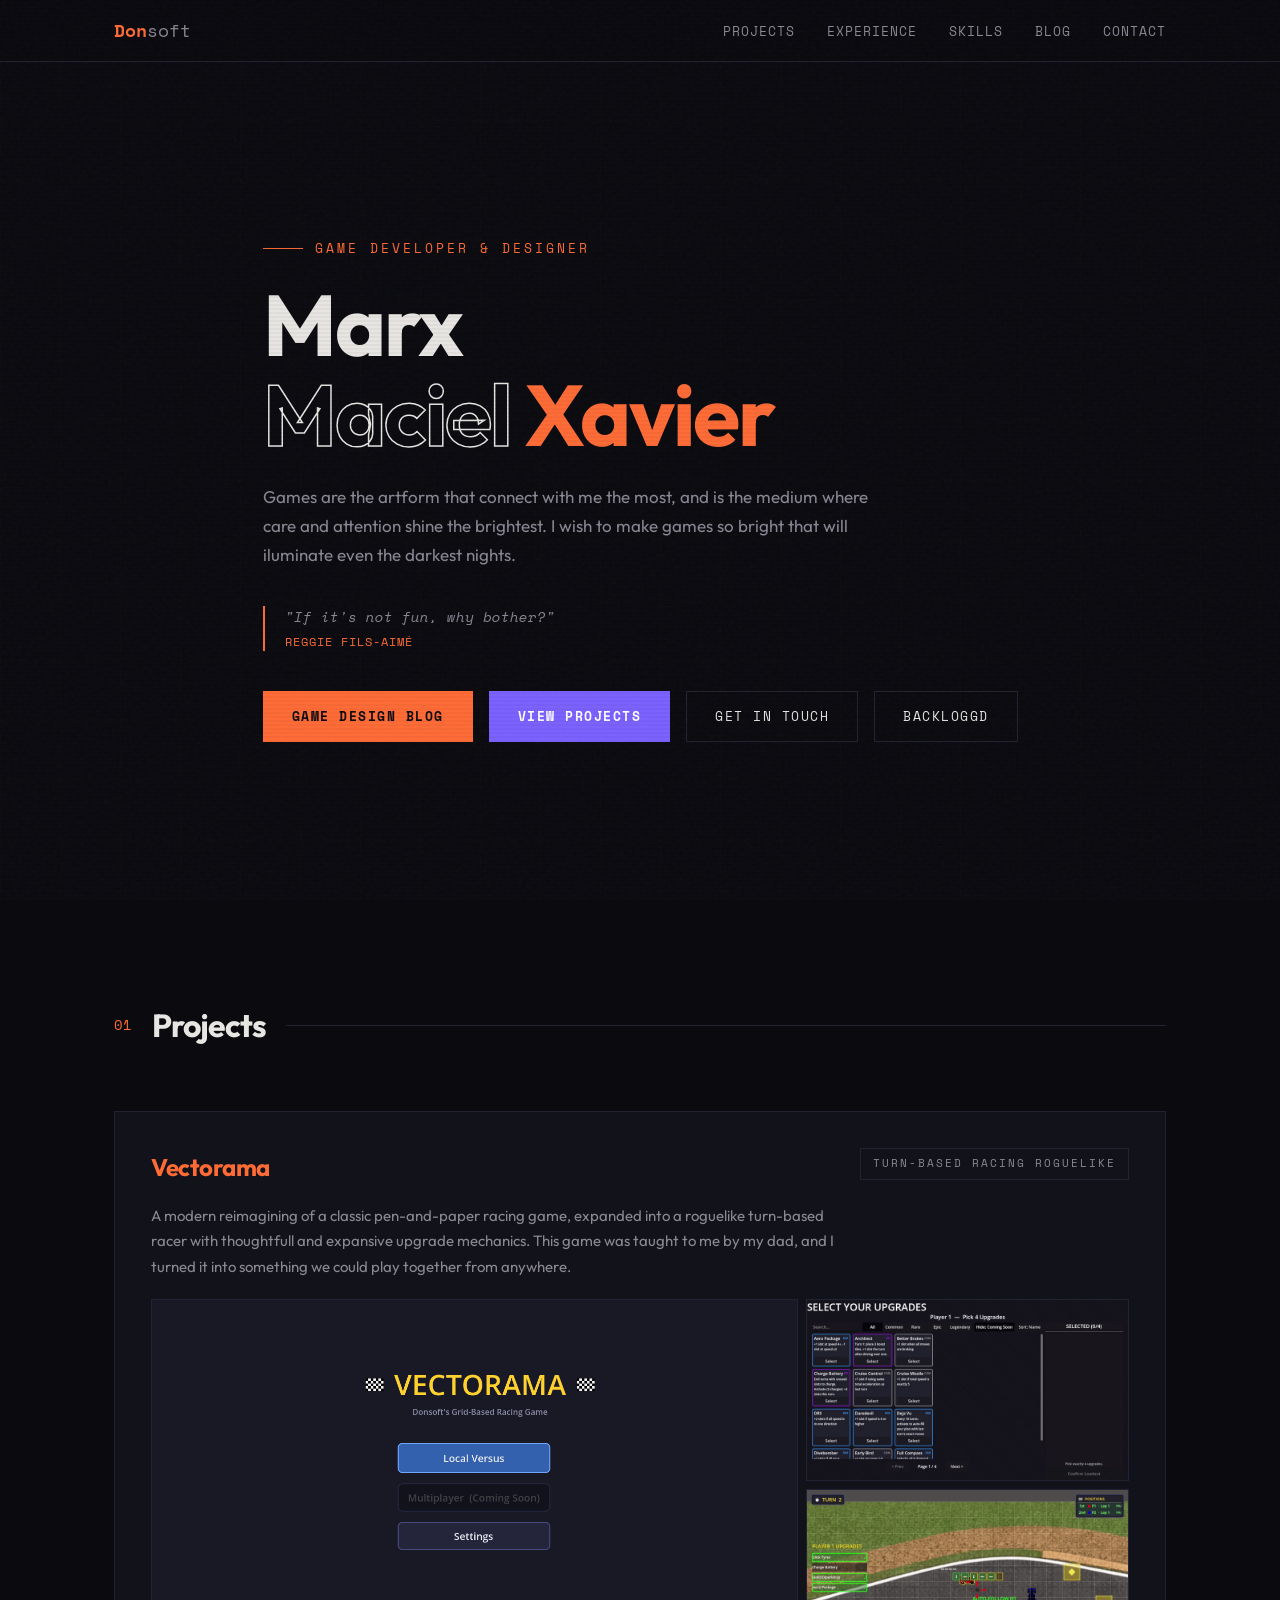
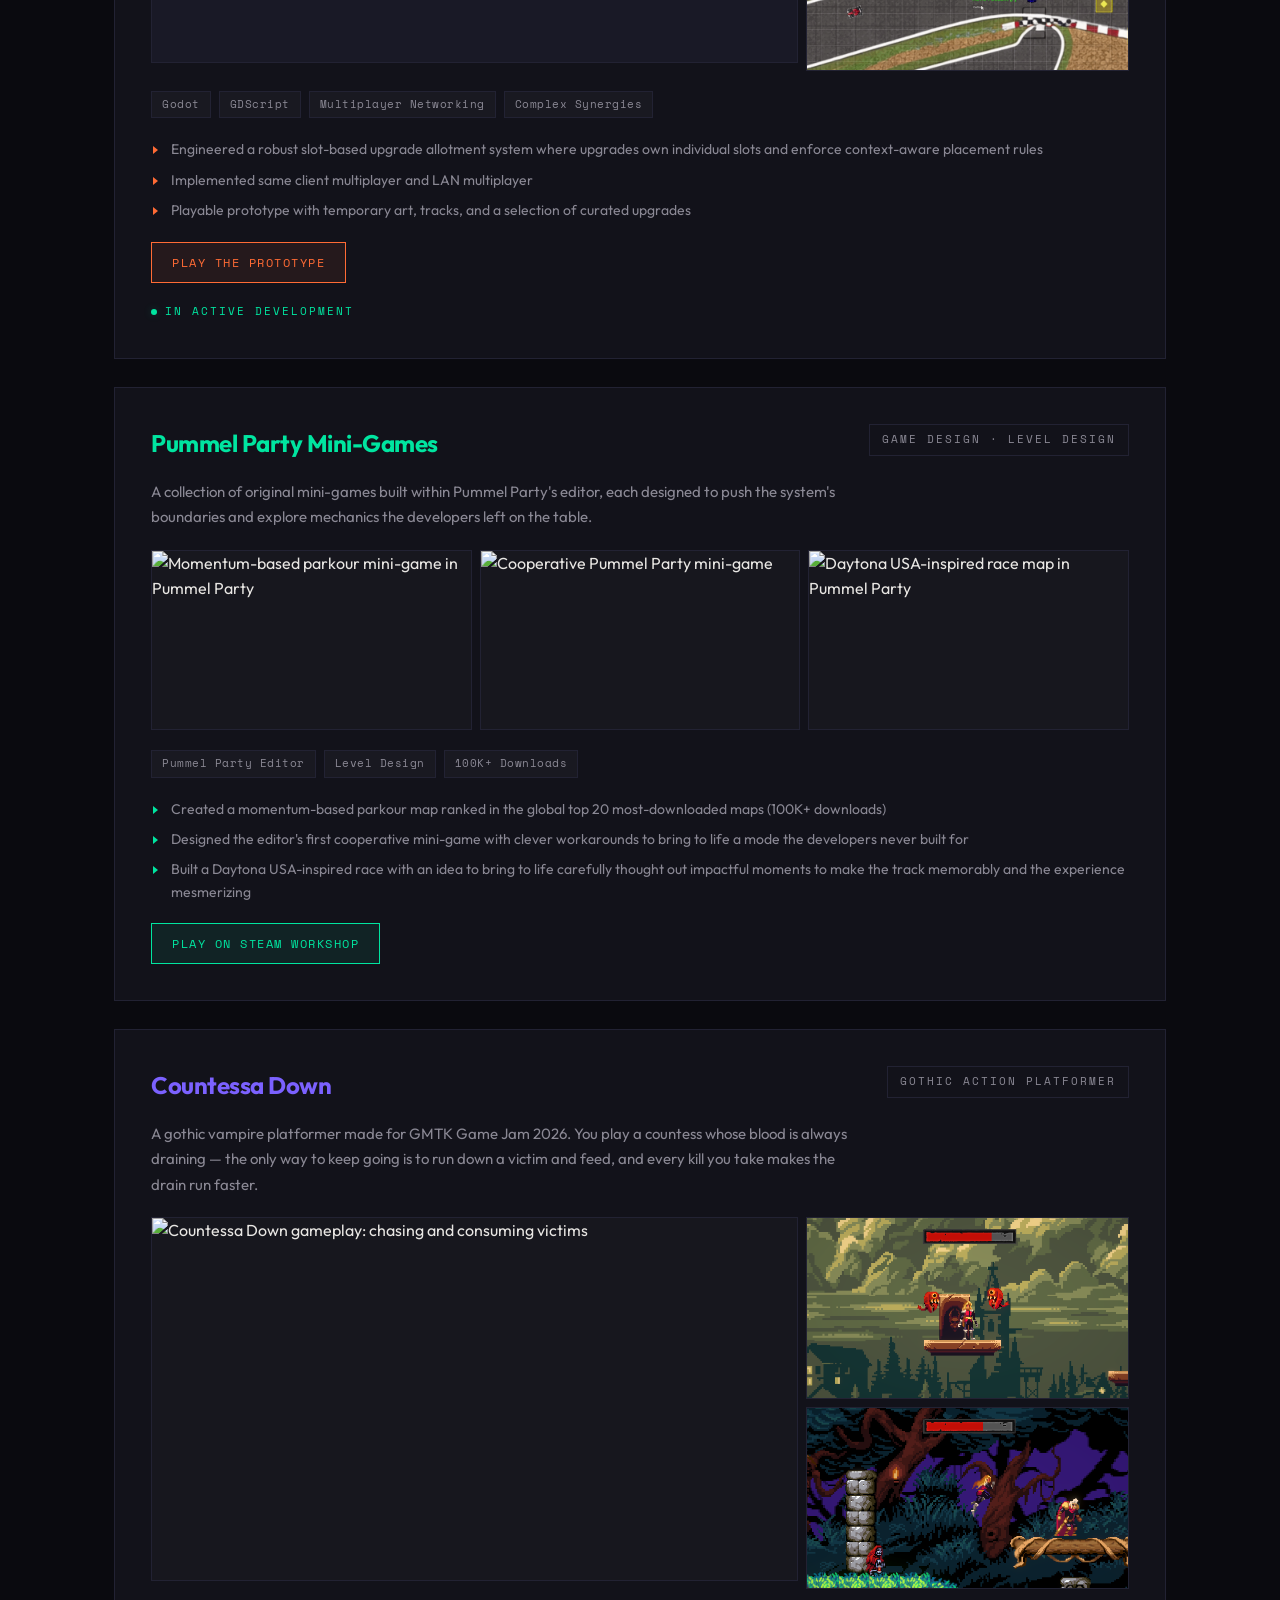
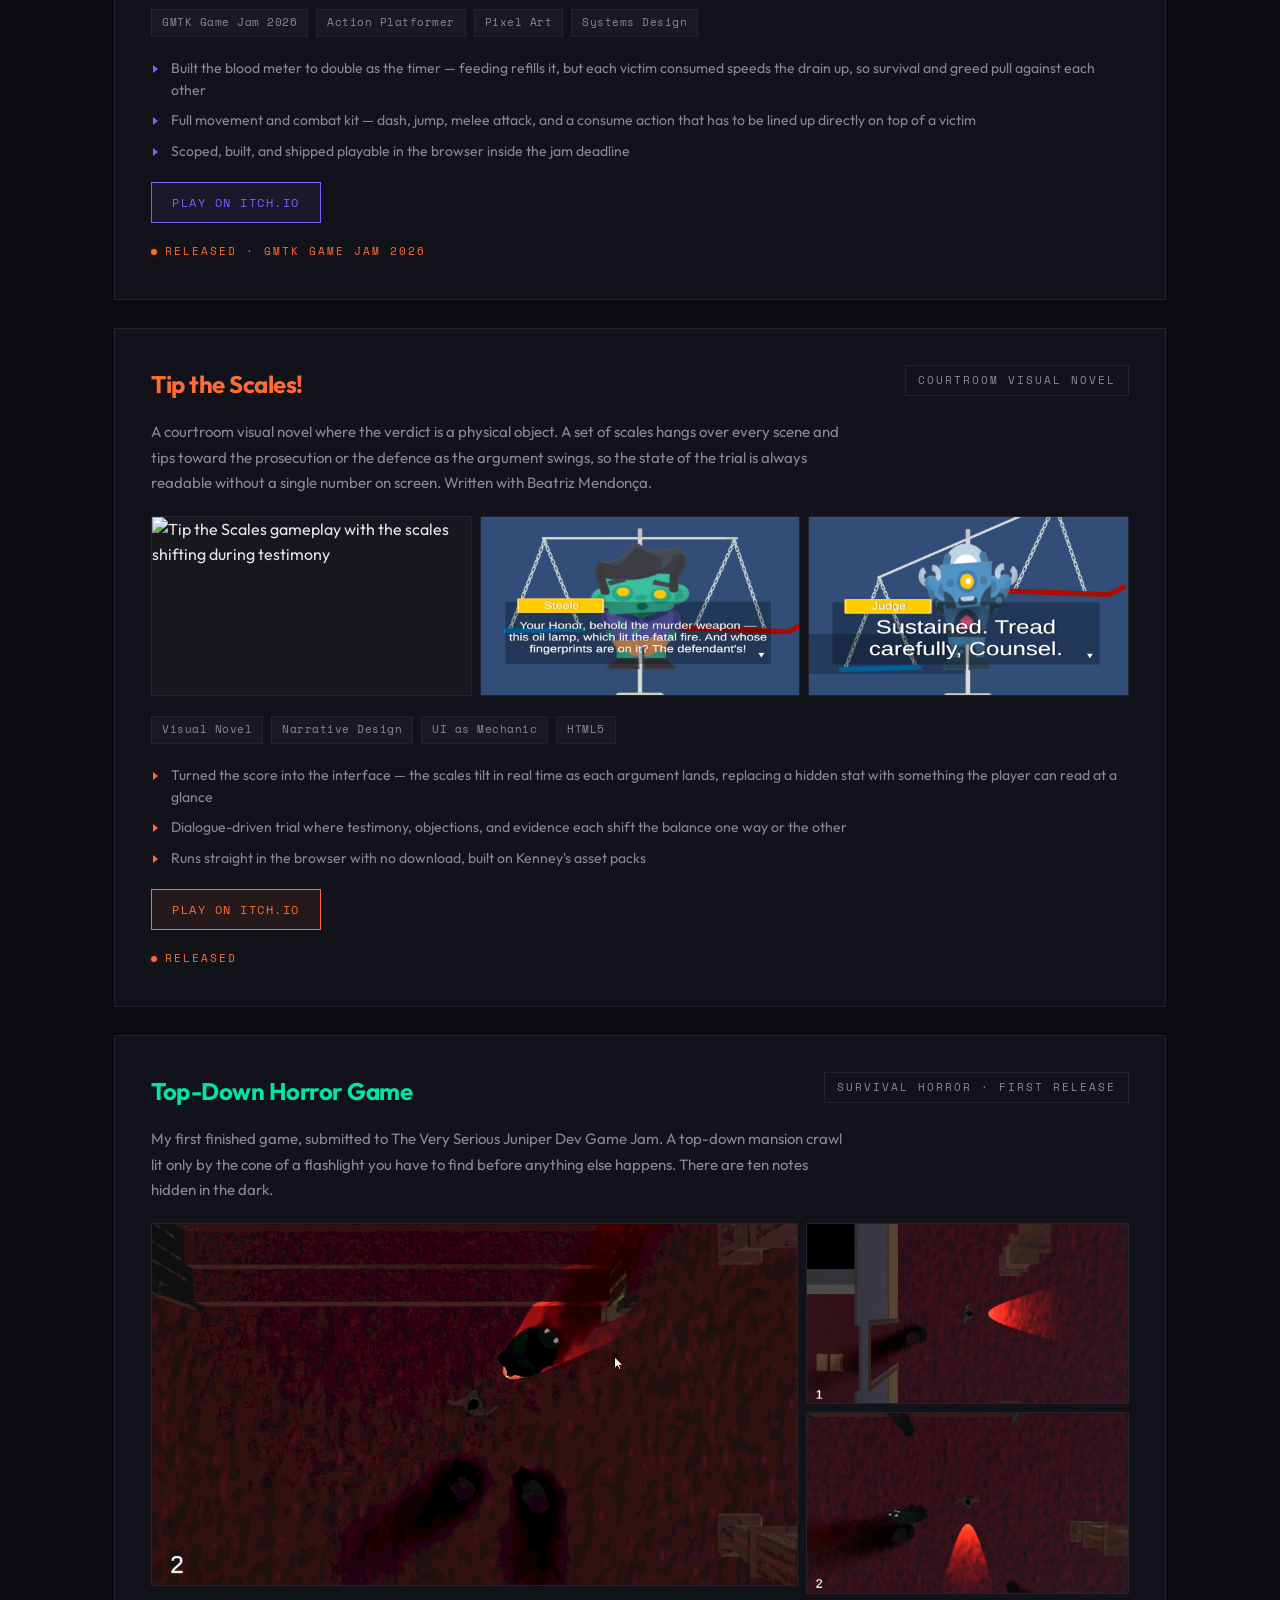
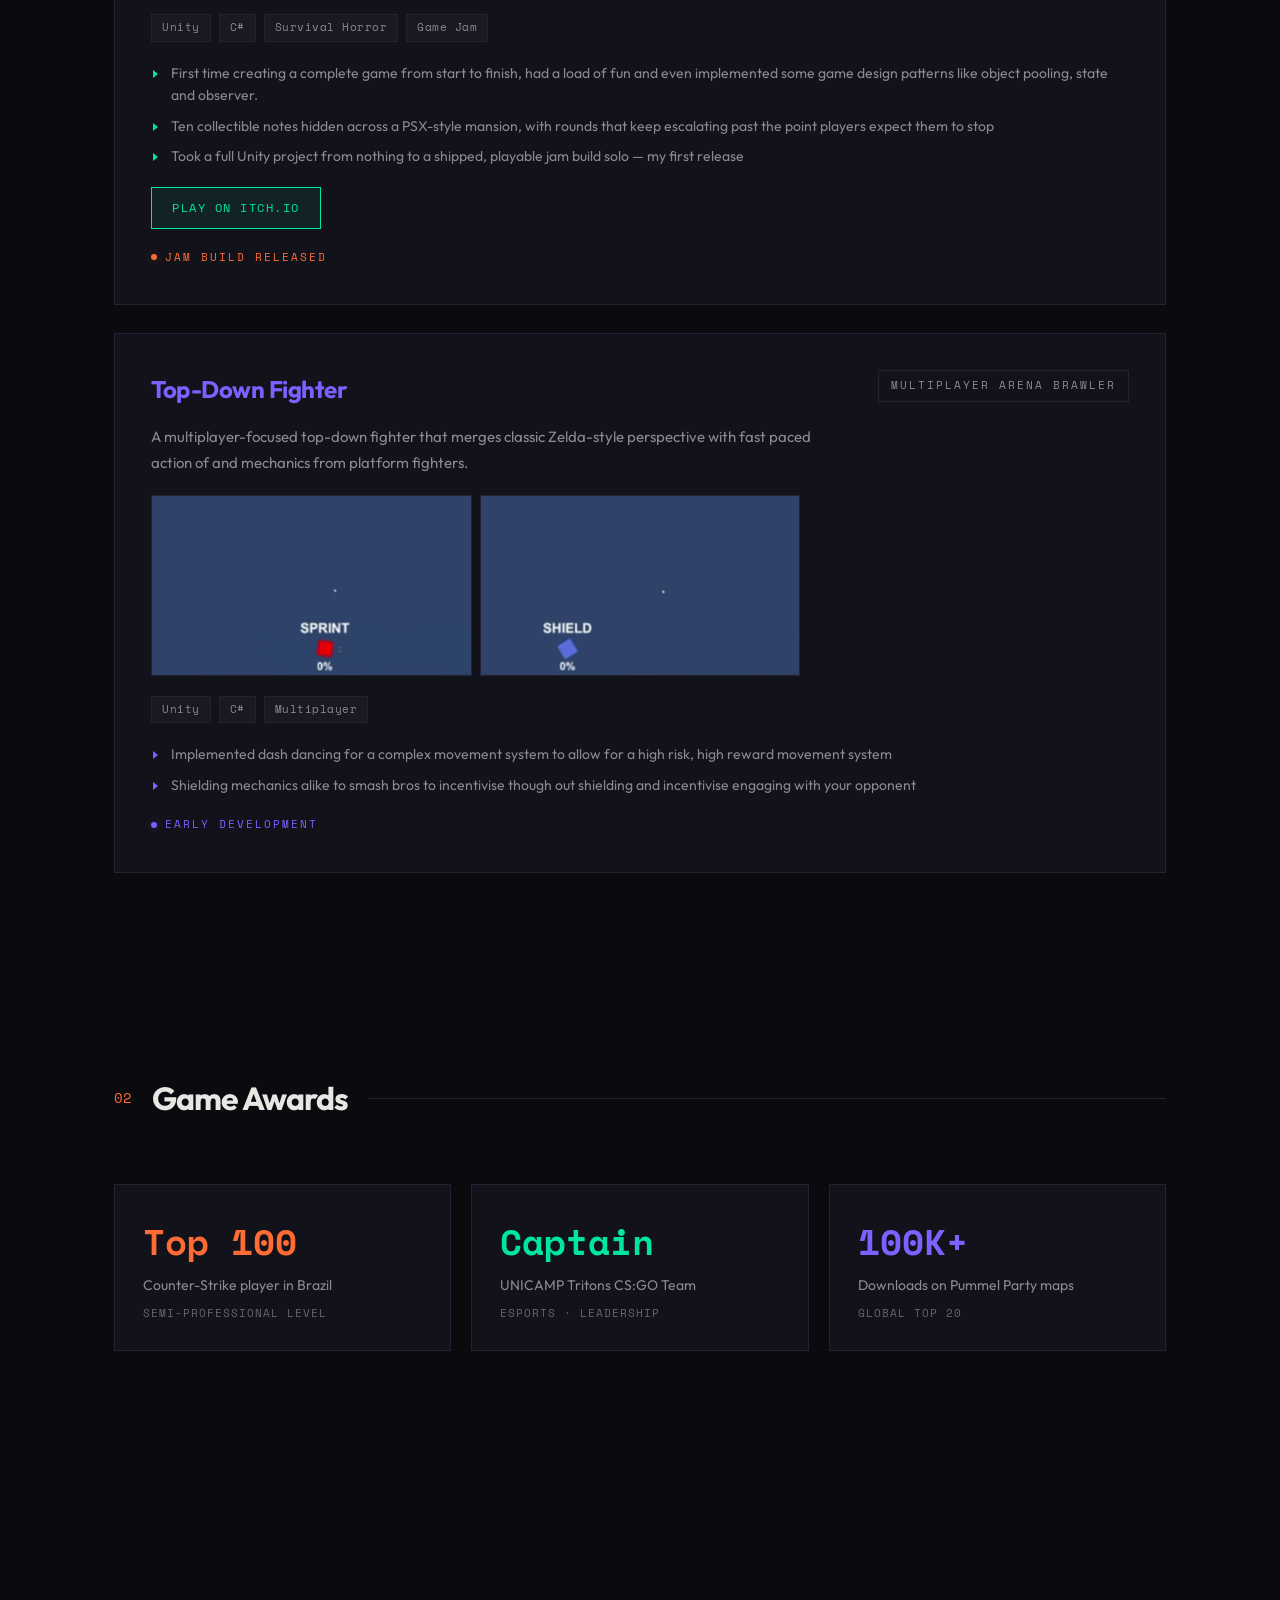
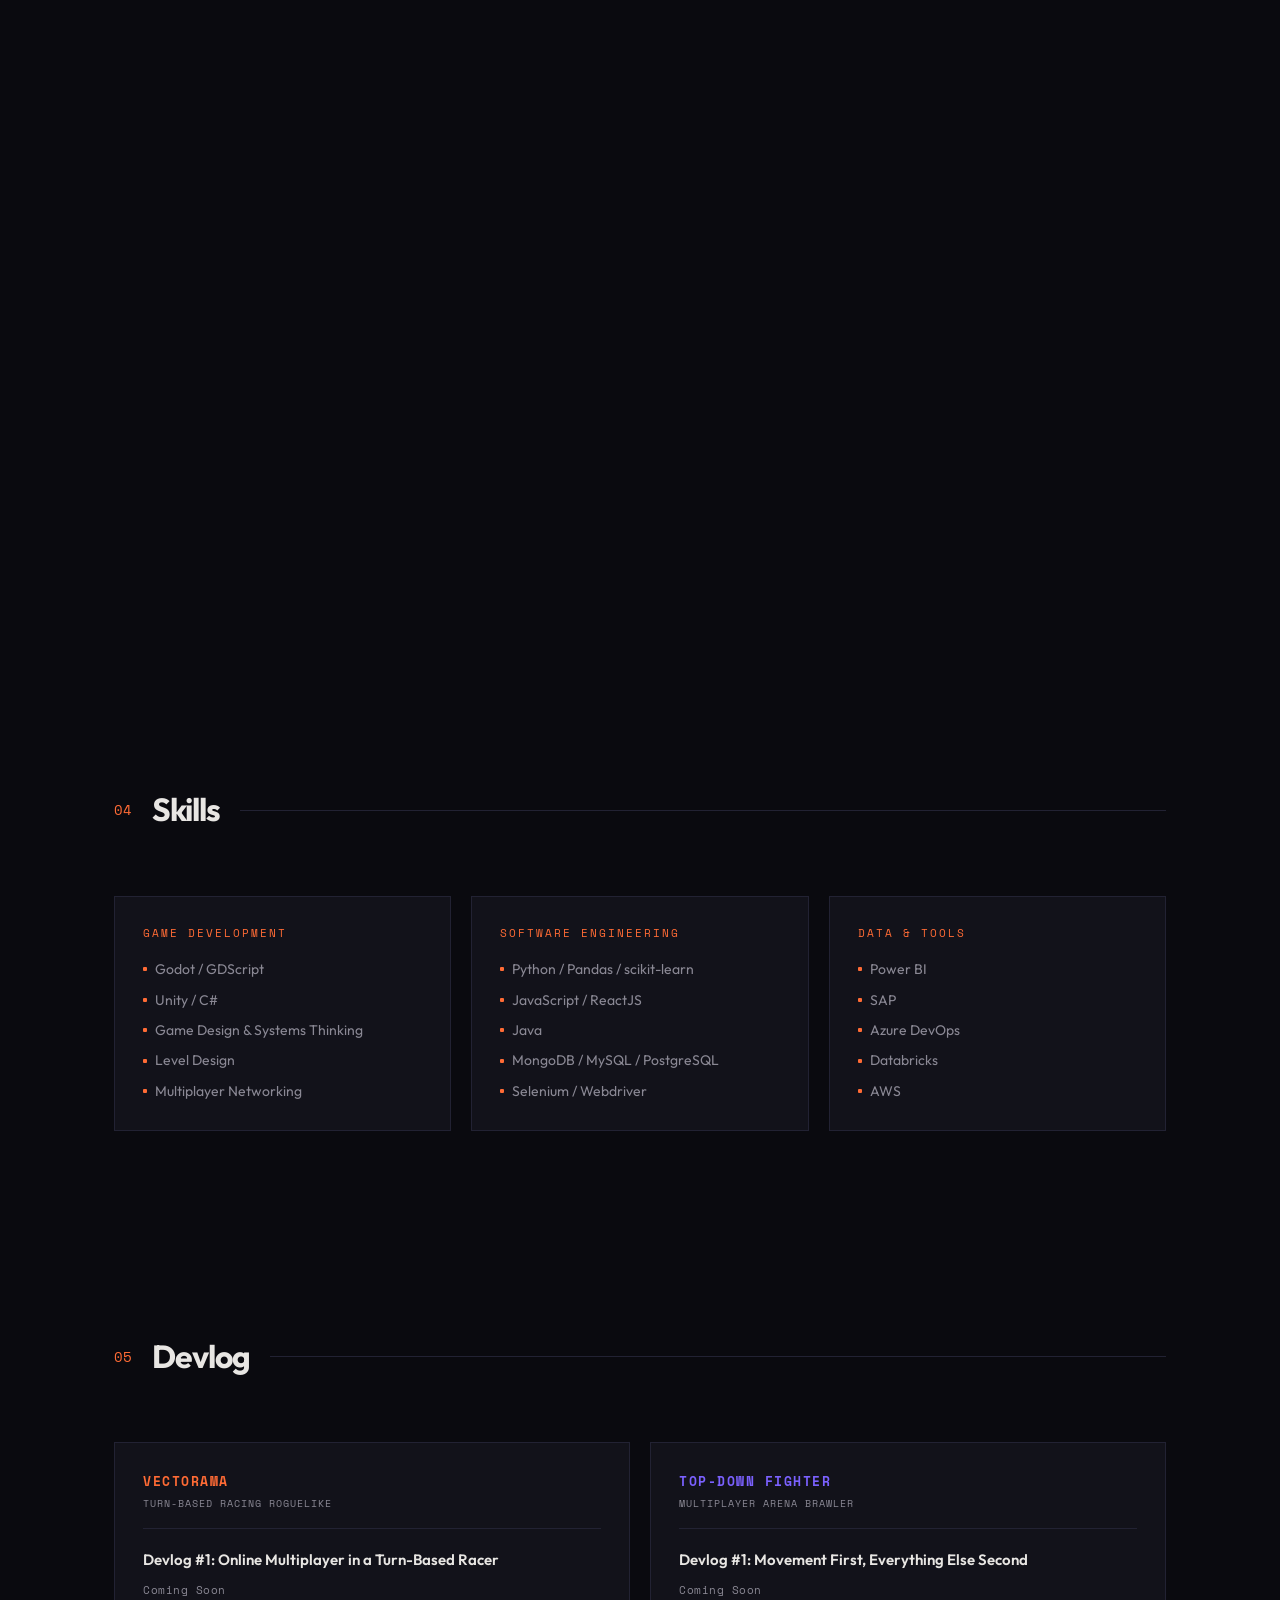
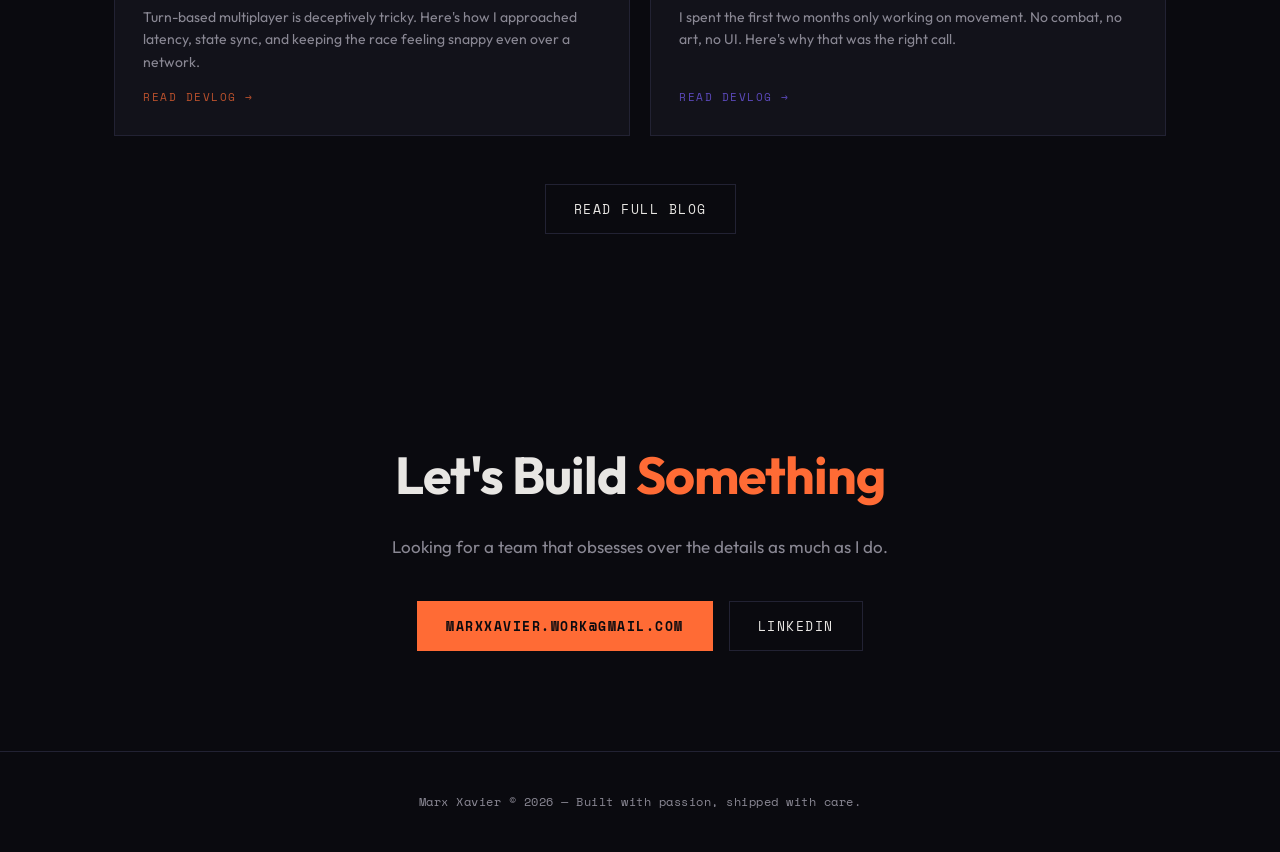
==== commit 7c3c0c47: "New projects added to the site" ====
--- a/index.html
+++ b/index.html
@@ -64,21 +64,14 @@
         </div>
         <p class="project-desc">A modern reimagining of a classic pen-and-paper racing game, expanded into a roguelike turn-based racer with thoughtfull and expansive upgrade mechanics. This game was taught to me by my dad, and I turned it into something we could play together from anywhere.</p>
         <div class="project-media wide">
-          <div class="project-media-slot">
-            <div class="project-media-slot has-image">
-  <img src="Images/Vetorama_title.png" alt="Vectorama gameplay">
-</div>
-
-          </div>
-          <div class="project-media-slot">
-<div class="project-media-slot has-image">
-  <img src="Images/Vetorama_upgrades.gif" alt="Vectorama gameplay">
-</div>
-          </div>
-          <div class="project-media-slot">
-<div class="project-media-slot has-image">
-  <img src="Images/Vetorama_gameplay.gif" alt="Vectorama gameplay">
-</div>
+          <div class="project-media-slot has-image">
+            <img src="Images/Vetorama_title.png" alt="Vectorama title screen">
+          </div>
+          <div class="project-media-slot has-image">
+            <img src="Images/Vetorama_upgrades.gif" alt="Vectorama slot-based upgrade system">
+          </div>
+          <div class="project-media-slot has-image">
+            <img src="Images/Vetorama_gameplay.gif" alt="Vectorama turn-based racing gameplay">
           </div>
         </div>
 
@@ -111,22 +104,16 @@
         <p class="project-desc">A collection of original mini-games built within Pummel Party's editor, each designed to push the system's boundaries and explore mechanics the developers left on the table.</p>
 
         <div class="project-media">
-          <div class="project-media-slot">
-<div class="project-media-slot has-image">
-  <img src="Images/Speed.gif" alt="Vectorama gameplay">
-</div>
-          </div>
-          <div class="project-media-slot">
-<div class="project-media-slot has-image">
-  <img src="Images/Coop.gif" alt="Vectorama gameplay">
-</div>
-          </div>
-          <div class="project-media-slot">
-<div class="project-media-slot has-image">
-  <img src="Images/Daytona.gif" alt="Vectorama gameplay">
-</div>
-            </div>
-          </div>
+          <div class="project-media-slot has-image">
+            <img src="Images/Speed.gif" alt="Momentum-based parkour mini-game in Pummel Party">
+          </div>
+          <div class="project-media-slot has-image">
+            <img src="Images/Coop.gif" alt="Cooperative Pummel Party mini-game">
+          </div>
+          <div class="project-media-slot has-image">
+            <img src="Images/Daytona.gif" alt="Daytona USA-inspired race map in Pummel Party">
+          </div>
+        </div>
 
 
         <div class="project-tags">
@@ -140,12 +127,127 @@
           <li>Built a Daytona USA-inspired race with an idea to bring to life carefully thought out impactful moments to make the track memorably and the experience mesmerizing</li>
         </ul>
         <div class="project-actions">
-          <!-- Replace # with your Steam Workshop link -->
           <a href="https://steamcommunity.com/id/donmrx/myworkshopfiles/" class="btn-play green">Play on Steam Workshop</a>
         </div>
       </div>
-        </div>
-        
+
+      <!-- ==================== COUNTESSA DOWN ==================== -->
+      <div class="project-card reveal">
+        <div class="project-top">
+          <h3 class="project-name">Countessa Down</h3>
+          <span class="project-type">Gothic Action Platformer</span>
+        </div>
+        <p class="project-desc">A gothic vampire platformer made for GMTK Game Jam 2026. You play a countess whose blood is always draining &mdash; the only way to keep going is to run down a victim and feed, and every kill you take makes the drain run faster.</p>
+
+        <div class="project-media wide">
+          <div class="project-media-slot has-image">
+            <img src="Images/countessa-down/gameplay.gif" alt="Countessa Down gameplay: chasing and consuming victims">
+          </div>
+          <div class="project-media-slot has-image">
+            <img src="Images/countessa-down/castle.png" alt="Countessa Down: rooftop platforming above a gothic city">
+          </div>
+          <div class="project-media-slot has-image">
+            <img src="Images/countessa-down/forest.png" alt="Countessa Down: night forest level with fleeing villagers">
+          </div>
+        </div>
+
+        <div class="project-tags">
+          <span class="tag">GMTK Game Jam 2026</span>
+          <span class="tag">Action Platformer</span>
+          <span class="tag">Pixel Art</span>
+          <span class="tag">Systems Design</span>
+        </div>
+        <ul class="project-highlights">
+          <li>Built the blood meter to double as the timer &mdash; feeding refills it, but each victim consumed speeds the drain up, so survival and greed pull against each other</li>
+          <li>Full movement and combat kit &mdash; dash, jump, melee attack, and a consume action that has to be lined up directly on top of a victim</li>
+          <li>Scoped, built, and shipped playable in the browser inside the jam deadline</li>
+        </ul>
+        <div class="project-actions">
+          <a href="https://donmrx.itch.io/countessa-down" class="btn-play purple" target="_blank">Play on itch.io</a>
+        </div>
+        <div class="project-status status-shipped">
+          <span class="status-dot"></span> Released &middot; GMTK Game Jam 2026
+        </div>
+      </div>
+
+      <!-- ==================== TIP THE SCALES ==================== -->
+      <div class="project-card reveal">
+        <div class="project-top">
+          <h3 class="project-name">Tip the Scales!</h3>
+          <span class="project-type">Courtroom Visual Novel</span>
+        </div>
+        <p class="project-desc">A courtroom visual novel where the verdict is a physical object. A set of scales hangs over every scene and tips toward the prosecution or the defence as the argument swings, so the state of the trial is always readable without a single number on screen. Written with Beatriz Mendon&ccedil;a.</p>
+
+        <div class="project-media">
+          <div class="project-media-slot has-image">
+            <img src="Images/tip-the-scales/gameplay.gif" alt="Tip the Scales gameplay with the scales shifting during testimony">
+          </div>
+          <div class="project-media-slot has-image">
+            <img src="Images/tip-the-scales/prosecution.png" alt="Prosecutor Steele presenting the murder weapon">
+          </div>
+          <div class="project-media-slot has-image">
+            <img src="Images/tip-the-scales/judge.png" alt="The judge sustaining an objection">
+          </div>
+        </div>
+
+        <div class="project-tags">
+          <span class="tag">Visual Novel</span>
+          <span class="tag">Narrative Design</span>
+          <span class="tag">UI as Mechanic</span>
+          <span class="tag">HTML5</span>
+        </div>
+        <ul class="project-highlights">
+          <li>Turned the score into the interface &mdash; the scales tilt in real time as each argument lands, replacing a hidden stat with something the player can read at a glance</li>
+          <li>Dialogue-driven trial where testimony, objections, and evidence each shift the balance one way or the other</li>
+          <li>Runs straight in the browser with no download, built on Kenney's asset packs</li>
+        </ul>
+        <div class="project-actions">
+          <a href="https://donmrx.itch.io/tip-the-scales" class="btn-play" target="_blank">Play on itch.io</a>
+        </div>
+        <div class="project-status status-shipped">
+          <span class="status-dot"></span> Released
+        </div>
+      </div>
+
+      <!-- ==================== TOP-DOWN HORROR GAME ==================== -->
+      <div class="project-card reveal">
+        <div class="project-top">
+          <h3 class="project-name">Top-Down Horror Game</h3>
+          <span class="project-type">Survival Horror &middot; First Release</span>
+        </div>
+        <p class="project-desc">My first finished game, submitted to The Very Serious Juniper Dev Game Jam. A top-down mansion crawl lit only by the cone of a flashlight you have to find before anything else happens. There are ten notes hidden in the dark.</p>
+
+        <div class="project-media wide">
+          <div class="project-media-slot has-image">
+            <img src="Images/top-down-horror/gameplay.gif" alt="Top-Down Horror Game: exploring the mansion by flashlight">
+          </div>
+          <div class="project-media-slot has-image">
+            <img src="Images/top-down-horror/mansion.png" alt="Top-Down Horror Game: a doorway and a note lit by the flashlight">
+          </div>
+          <div class="project-media-slot has-image">
+            <img src="Images/top-down-horror/ghost.png" alt="Top-Down Horror Game: a ghost closing in from the darkness">
+          </div>
+        </div>
+
+        <div class="project-tags">
+          <span class="tag">Unity</span>
+          <span class="tag">C#</span>
+          <span class="tag">Survival Horror</span>
+          <span class="tag">Game Jam</span>
+        </div>
+        <ul class="project-highlights">
+          <li>First time creating a complete game from start to finish, had a load of fun and even implemented some game design patterns like object pooling, state and observer.</li>
+          <li>Ten collectible notes hidden across a PSX-style mansion, with rounds that keep escalating past the point players expect them to stop</li>
+          <li>Took a full Unity project from nothing to a shipped, playable jam build solo &mdash; my first release</li>
+        </ul>
+        <div class="project-actions">
+          <a href="https://donmrx.itch.io/top-down-horror-game" class="btn-play green" target="_blank">Play on itch.io</a>
+        </div>
+        <div class="project-status status-shipped">
+          <span class="status-dot"></span> Jam Build Released
+        </div>
+      </div>
+
       <!-- ==================== TOP-DOWN FIGHTER ==================== -->
       <div class="project-card reveal">
         <div class="project-top">
@@ -155,15 +257,11 @@
         <p class="project-desc">A multiplayer-focused top-down fighter that merges classic Zelda-style perspective with fast paced action of and mechanics from platform fighters.</p>
 
         <div class="project-media">
-          <div class="project-media-slot">
-<div class="project-media-slot has-image">
-  <img src="Images/movement.gif" alt="Vectorama gameplay">
-</div>
-          </div>
-          <div class="project-media-slot">
-<div class="project-media-slot has-image">
-  <img src="Images/combat.gif" alt="Vectorama gameplay">
-</div>
+          <div class="project-media-slot has-image">
+            <img src="Images/movement.gif" alt="Top-Down Fighter dash dancing movement">
+          </div>
+          <div class="project-media-slot has-image">
+            <img src="Images/combat.gif" alt="Top-Down Fighter combat and shielding">
           </div>
         </div>
 
--- a/style.css
+++ b/style.css
@@ -107,15 +107,15 @@
 .project-card::before { content: ''; position: absolute; top: 0; left: 0; width: 3px; height: 0; transition: height 0.4s; }
 .project-card:hover { border-color: var(--border-hover); background: var(--bg-card-hover); transform: translateX(4px); }
 .project-card:hover::before { height: 100%; }
-.project-card:nth-child(1)::before { background: var(--accent); }
-.project-card:nth-child(2)::before { background: var(--accent2); }
-.project-card:nth-child(3) { margin-top: 40px; }
-.project-card:nth-child(3)::before { background: var(--accent3); }
+/* accent colours cycle every three cards so the grid can grow */
+.project-card:nth-child(3n+1)::before { background: var(--accent); }
+.project-card:nth-child(3n+2)::before { background: var(--accent2); }
+.project-card:nth-child(3n)::before   { background: var(--accent3); }
 .project-top { display: flex; justify-content: space-between; align-items: flex-start; margin-bottom: 16px; gap: 16px; flex-wrap: wrap; }
 .project-name { font-size: 24px; font-weight: 700; letter-spacing: -0.5px; }
-.project-card:nth-child(1) .project-name { color: var(--accent); }
-.project-card:nth-child(2) .project-name { color: var(--accent2); }
-.project-card:nth-child(3) .project-name { color: var(--accent3); }
+.project-card:nth-child(3n+1) .project-name { color: var(--accent); }
+.project-card:nth-child(3n+2) .project-name { color: var(--accent2); }
+.project-card:nth-child(3n) .project-name   { color: var(--accent3); }
 .project-type { font-family: 'Space Mono', monospace; font-size: 11px; color: var(--text-dim); text-transform: uppercase; letter-spacing: 2px; padding: 6px 12px; border: 1px solid var(--border); white-space: nowrap; }
 .project-desc { color: var(--text-dim); font-size: 15px; line-height: 1.7; margin-bottom: 20px; max-width: 700px; }
 .project-tags { display: flex; gap: 8px; flex-wrap: wrap; margin-bottom: 20px; }
@@ -123,8 +123,8 @@
 .project-highlights { list-style: none; display: flex; flex-direction: column; gap: 8px; }
 .project-highlights li { font-size: 14px; color: var(--text-dim); padding-left: 20px; position: relative; line-height: 1.6; }
 .project-highlights li::before { content: ''; position: absolute; left: 2px; top: 8px; width: 0; height: 0; border-left: 5px solid var(--accent); border-top: 4px solid transparent; border-bottom: 4px solid transparent; }
-.project-card:nth-child(2) .project-highlights li::before { border-left-color: var(--accent2); }
-.project-card:nth-child(3) .project-highlights li::before { border-left-color: var(--accent3); }
+.project-card:nth-child(3n+2) .project-highlights li::before { border-left-color: var(--accent2); }
+.project-card:nth-child(3n) .project-highlights li::before   { border-left-color: var(--accent3); }
 .project-actions { display: flex; gap: 10px; flex-wrap: wrap; margin-top: 20px; }
 .project-status { font-family: 'Space Mono', monospace; font-size: 11px; text-transform: uppercase; letter-spacing: 2px; margin-top: 20px; display: inline-flex; align-items: center; gap: 8px; }
 .status-dot { width: 6px; height: 6px; border-radius: 50%; animation: pulse 2s infinite; }
--- a/blog.css
+++ b/blog.css
@@ -97,6 +97,15 @@
 
 .post-card:first-child { border-top: 1px solid var(--border); }
 
+.post-card-image {
+  grid-column: 1 / -1;
+  width: 100%;
+  max-height: 340px;
+  object-fit: cover;
+  border-radius: 8px;
+  border: 1px solid var(--border);
+}
+
 .post-card:hover { background: transparent; }
 .post-card:hover .post-title { color: var(--accent3); }
 
@@ -128,9 +137,16 @@
   align-self: flex-start;
 }
 
-.post-tag.vectorama { border-color: var(--accent); color: var(--accent); background: rgba(255,107,53,0.06); }
-.post-tag.fighter   { border-color: var(--accent3); color: var(--accent3); background: rgba(123,97,255,0.06); }
-.post-tag.design    { border-color: var(--border); color: var(--text-dim); }
+.post-tag.vectorama    { border-color: var(--accent); color: var(--accent); background: rgba(255,107,53,0.06); }
+.post-tag.fighter      { border-color: var(--accent3); color: var(--accent3); background: rgba(123,97,255,0.06); }
+.post-tag.design       { border-color: var(--border); color: var(--text-dim); }
+.post-tag.mechanics    { border-color: #00d4ff; color: #00d4ff; background: rgba(0,212,255,0.06); }
+.post-tag.level-design { border-color: #f5c542; color: #f5c542; background: rgba(245,197,66,0.06); }
+.post-tag.ideas        { border-color: #ff61d2; color: #ff61d2; background: rgba(255,97,210,0.06); }
+.post-tag.review       { border-color: var(--accent2); color: var(--accent2); background: rgba(0,229,160,0.06); }
+.post-tag.thoughts     { border-color: #a0b4cc; color: #a0b4cc; background: rgba(160,180,204,0.06); }
+.post-tag.events       { border-color: #ff9f43; color: #ff9f43; background: rgba(255,159,67,0.06); }
+.post-tag.other        { border-color: var(--border); color: var(--text-dim); background: transparent; }
 
 .post-card-right { display: flex; flex-direction: column; gap: 10px; }
 
